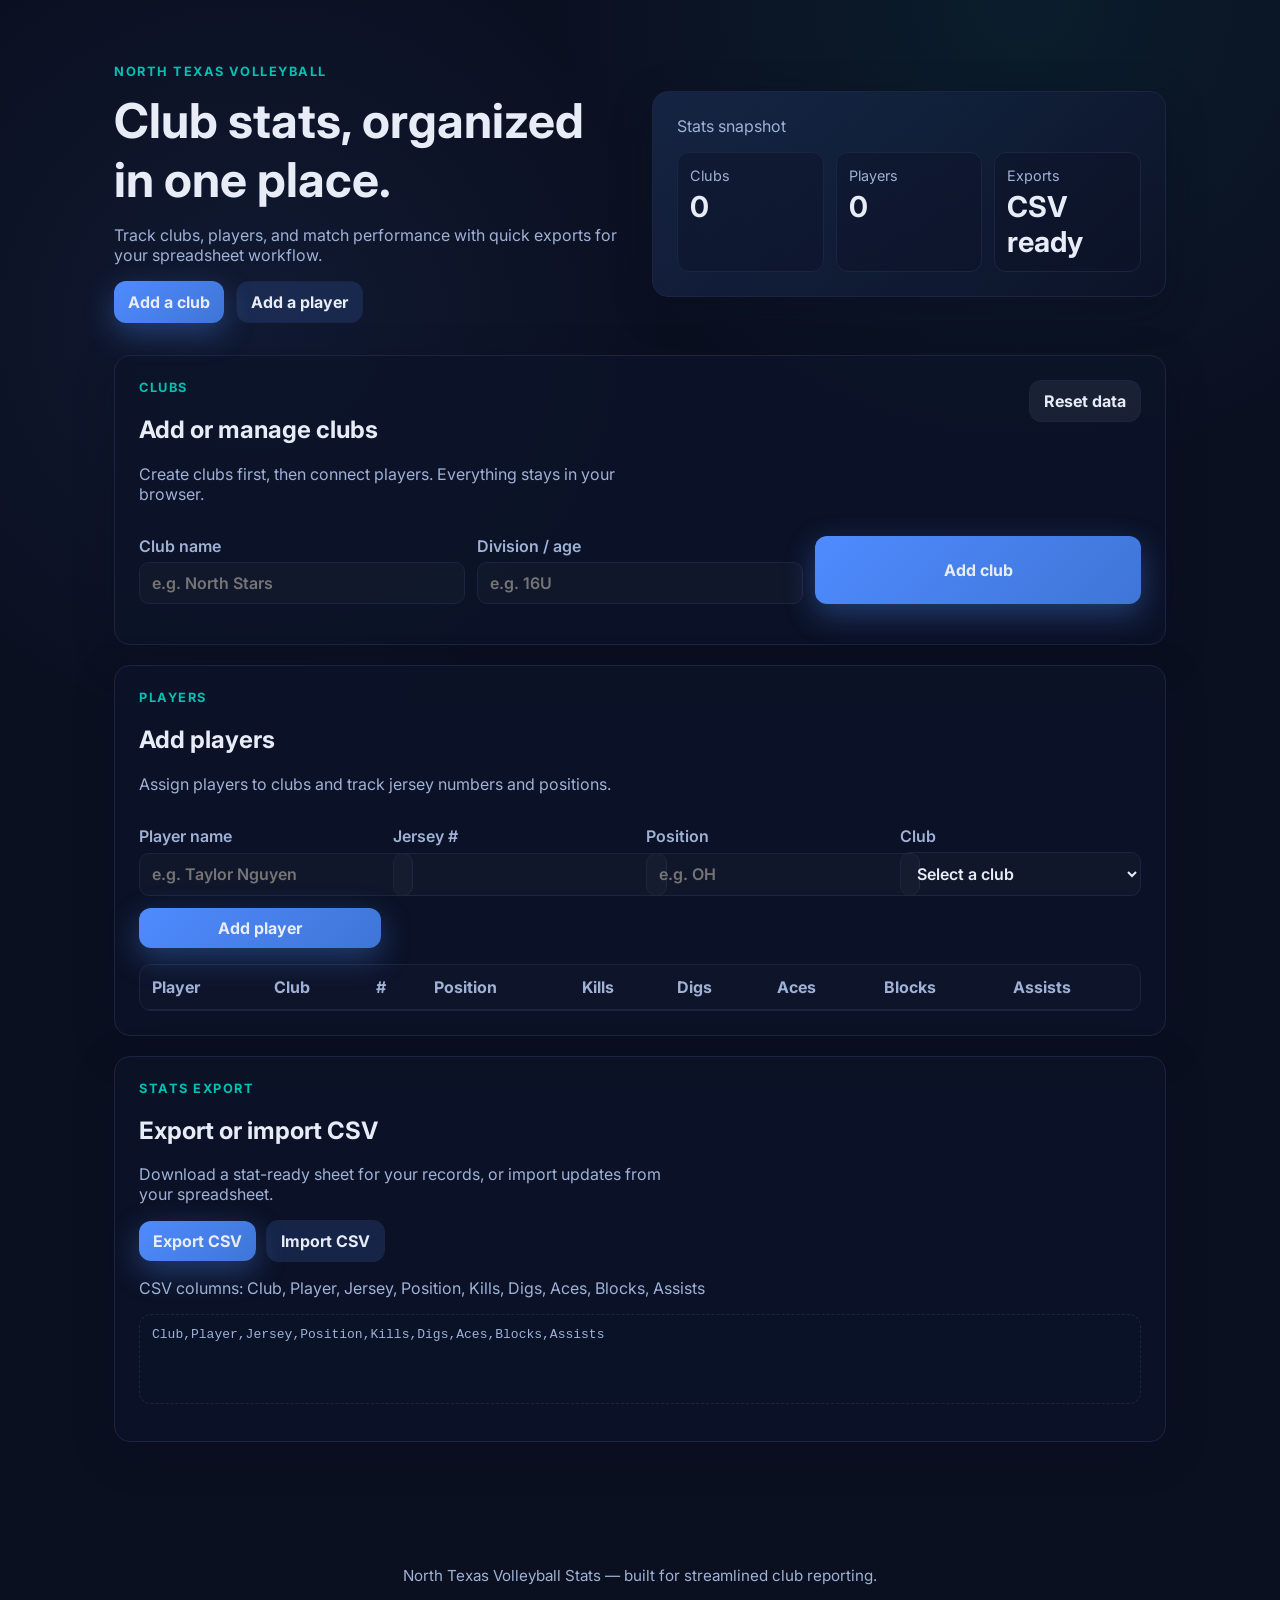
==== index.html @ 451bac9e "Merge branch 'dev' into codex/create-ui-for-volleyball-stats-website-8g65yn" ====
<!DOCTYPE html>
<html lang="en">
<head>
  <meta charset="UTF-8" />
  <meta name="viewport" content="width=device-width, initial-scale=1.0" />
  <title>North Texas Volleyball Stats</title>
  <link rel="stylesheet" href="styles.css" />
  <link rel="preconnect" href="https://fonts.googleapis.com">
  <link rel="preconnect" href="https://fonts.gstatic.com" crossorigin>
  <link href="https://fonts.googleapis.com/css2?family=Inter:wght@400;600;700&display=swap" rel="stylesheet">
</head>
<body>
  <header class="hero">
    <div class="hero__content">
      <p class="eyebrow">North Texas Volleyball</p>
      <h1>Club stats, organized in one place.</h1>
      <p class="subtitle">Track clubs, players, and match performance with quick exports for your spreadsheet workflow.</p>
      <div class="hero__actions">
        <a class="button primary" href="#club-section">Add a club</a>
        <a class="button secondary" href="#player-section">Add a player</a>
      </div>
    </div>
    <div class="hero__card">
      <p class="card-title">Stats snapshot</p>
      <div class="stat-grid">
        <div class="stat">
          <span class="stat__label">Clubs</span>
          <span class="stat__value" id="hero-club-count">0</span>
        </div>
        <div class="stat">
          <span class="stat__label">Players</span>
          <span class="stat__value" id="hero-player-count">0</span>
        </div>
        <div class="stat">
          <span class="stat__label">Exports</span>
          <span class="stat__value">CSV ready</span>
        </div>
      </div>
    </div>
  </header>

  <main class="container">
    <section id="club-section" class="panel">
      <div class="panel__header">
        <div>
          <p class="eyebrow">Clubs</p>
          <h2>Add or manage clubs</h2>
          <p class="subtitle">Create clubs first, then connect players. Everything stays in your browser.</p>
        </div>
        <button class="button tertiary" id="reset-data">Reset data</button>
      </div>
      <form id="club-form" class="form-grid">
        <label>
          Club name
          <input type="text" id="club-name" name="clubName" required placeholder="e.g. North Stars" />
        </label>
        <label>
          Division / age
          <input type="text" id="club-division" name="clubDivision" placeholder="e.g. 16U" />
        </label>
        <button type="submit" class="button primary">Add club</button>
      </form>
      <div id="club-list" class="list-grid" aria-live="polite"></div>
    </section>

    <section id="player-section" class="panel">
      <div class="panel__header">
        <div>
          <p class="eyebrow">Players</p>
          <h2>Add players</h2>
          <p class="subtitle">Assign players to clubs and track jersey numbers and positions.</p>
        </div>
      </div>
      <form id="player-form" class="form-grid">
        <label>
          Player name
          <input type="text" id="player-name" name="playerName" required placeholder="e.g. Taylor Nguyen" />
        </label>
        <label>
          Jersey #
          <input type="number" id="player-number" name="playerNumber" min="0" required />
        </label>
        <label>
          Position
          <input type="text" id="player-position" name="playerPosition" placeholder="e.g. OH" />
        </label>
        <label>
          Club
          <select id="player-club" name="playerClub" required>
            <option value="" disabled selected>Select a club</option>
          </select>
        </label>
        <button type="submit" class="button primary">Add player</button>
      </form>
      <div class="table-wrapper">
        <table>
          <thead>
            <tr>
              <th>Player</th>
              <th>Club</th>
              <th>#</th>
              <th>Position</th>
              <th>Kills</th>
              <th>Digs</th>
              <th>Aces</th>
              <th>Blocks</th>
              <th>Assists</th>
            </tr>
          </thead>
          <tbody id="player-table-body" aria-live="polite"></tbody>
        </table>
      </div>
    </section>

    <section id="export-section" class="panel">
      <div class="panel__header">
        <div>
          <p class="eyebrow">Stats export</p>
          <h2>Export or import CSV</h2>
          <p class="subtitle">Download a stat-ready sheet for your records, or import updates from your spreadsheet.</p>
        </div>
      </div>
      <div class="export-actions">
        <button class="button primary" id="export-csv">Export CSV</button>
        <label class="button secondary file-label" for="import-csv">Import CSV</label>
        <input type="file" id="import-csv" accept="text/csv" />
      </div>
      <p class="help-text">CSV columns: Club, Player, Jersey, Position, Kills, Digs, Aces, Blocks, Assists</p>
      <pre id="export-preview" class="code-block" aria-live="polite"></pre>
    </section>
  </main>

  <footer class="footer">
    <p>North Texas Volleyball Stats — built for streamlined club reporting.</p>
  </footer>

  <script src="app.js"></script>
</body>
</html>
---- styles.css ----
:root {
  --bg: #0b1021;
  --card: #11162c;
  --muted: #9fb1d5;
  --text: #e8ecf7;
  --accent: #4f8bff;
  --accent-2: #00c2b2;
  --border: #1c2442;
  --shadow: 0 12px 40px rgba(7, 11, 26, 0.25);
  --radius: 16px;
}

* {
  box-sizing: border-box;
}

body {
  margin: 0;
  font-family: 'Inter', system-ui, -apple-system, sans-serif;
  background: radial-gradient(circle at 20% 20%, rgba(79, 139, 255, 0.08), transparent 25%),
    radial-gradient(circle at 80% 0%, rgba(0, 194, 178, 0.07), transparent 25%),
    var(--bg);
  color: var(--text);
  min-height: 100vh;
}

.hero {
  display: grid;
  grid-template-columns: repeat(auto-fit, minmax(280px, 1fr));
  gap: 24px;
  padding: 64px 24px 32px;
  max-width: 1100px;
  margin: 0 auto;
  align-items: center;
}

.hero__content h1 {
  font-size: clamp(2.2rem, 4vw, 3rem);
  margin: 12px 0;
}

.eyebrow {
  text-transform: uppercase;
  letter-spacing: 0.12em;
  color: var(--accent-2);
  font-weight: 700;
  font-size: 0.8rem;
  margin: 0;
}

.subtitle {
  color: var(--muted);
  max-width: 540px;
  margin-bottom: 16px;
}

.hero__actions {
  display: flex;
  gap: 12px;
  margin-top: 12px;
}

.hero__card {
  background: linear-gradient(135deg, rgba(79, 139, 255, 0.14), rgba(12, 19, 40, 0.9));
  border: 1px solid var(--border);
  padding: 24px;
  border-radius: var(--radius);
  box-shadow: var(--shadow);
}

.card-title {
  margin-top: 0;
  color: var(--muted);
}

.stat-grid {
  display: grid;
  grid-template-columns: repeat(auto-fit, minmax(140px, 1fr));
  gap: 12px;
}

.stat {
  background: rgba(12, 19, 40, 0.5);
  border: 1px solid var(--border);
  border-radius: 12px;
  padding: 12px;
}

.stat__label {
  color: var(--muted);
  font-size: 0.9rem;
}

.stat__value {
  display: block;
  font-size: 1.8rem;
  font-weight: 700;
  margin-top: 4px;
}

.container {
  max-width: 1100px;
  margin: 0 auto;
  padding: 0 24px 64px;
}

.panel {
  background: rgba(12, 19, 40, 0.8);
  border: 1px solid var(--border);
  border-radius: var(--radius);
  padding: 24px;
  margin-bottom: 20px;
  box-shadow: var(--shadow);
}

.panel__header {
  display: flex;
  justify-content: space-between;
  align-items: flex-start;
  gap: 12px;
  flex-wrap: wrap;
}

.form-grid {
  display: grid;
  grid-template-columns: repeat(auto-fit, minmax(220px, 1fr));
  gap: 12px;
  margin: 16px 0;
}

label {
  display: grid;
  gap: 6px;
  color: var(--muted);
  font-weight: 600;
}

input,
select,
button {
  font: inherit;
}

input,
select {
  background: rgba(255, 255, 255, 0.02);
  border: 1px solid var(--border);
  color: var(--text);
  border-radius: 10px;
  padding: 10px 12px;
}

input:focus,
select:focus {
  outline: 2px solid var(--accent);
  outline-offset: 1px;
}

.button {
  border: none;
  border-radius: 12px;
  padding: 10px 14px;
  cursor: pointer;
  font-weight: 700;
  transition: transform 0.08s ease, box-shadow 0.12s ease;
  text-decoration: none;
  display: inline-flex;
  align-items: center;
  justify-content: center;
  gap: 6px;
  color: var(--text);
}

.button.primary {
  background: linear-gradient(135deg, var(--accent), #3f75d6);
  box-shadow: 0 10px 30px rgba(79, 139, 255, 0.35);
}

.button.secondary {
  background: rgba(79, 139, 255, 0.15);
  border: 1px solid var(--border);
}

.button.tertiary {
  background: rgba(255, 255, 255, 0.06);
  border: 1px solid var(--border);
}

.button:hover {
  transform: translateY(-1px);
}

.list-grid {
  display: grid;
  grid-template-columns: repeat(auto-fit, minmax(240px, 1fr));
  gap: 12px;
  margin-top: 10px;
}

.card {
  background: rgba(17, 22, 44, 0.9);
  border: 1px solid var(--border);
  border-radius: 12px;
  padding: 12px;
}

.card h3 {
  margin: 0 0 4px;
}

.badge {
  display: inline-flex;
  align-items: center;
  gap: 6px;
  background: rgba(79, 139, 255, 0.18);
  border-radius: 999px;
  padding: 4px 10px;
  font-size: 0.85rem;
  color: var(--text);
  margin-right: 6px;
}

.table-wrapper {
  overflow-x: auto;
  border: 1px solid var(--border);
  border-radius: 12px;
}

table {
  width: 100%;
  border-collapse: collapse;
  min-width: 700px;
}

th,
td {
  padding: 12px;
  text-align: left;
  border-bottom: 1px solid var(--border);
}

th {
  color: var(--muted);
  font-weight: 700;
  background: rgba(17, 22, 44, 0.6);
}

td {
  color: var(--text);
}

.export-actions {
  display: flex;
  gap: 10px;
  flex-wrap: wrap;
  align-items: center;
}

.file-label {
  cursor: pointer;
}

#import-csv {
  display: none;
}

.help-text {
  color: var(--muted);
}

.code-block {
  background: rgba(12, 19, 40, 0.65);
  border: 1px dashed var(--border);
  border-radius: 12px;
  padding: 12px;
  color: var(--muted);
  white-space: pre-wrap;
  min-height: 90px;
}

.footer {
  text-align: center;
  color: var(--muted);
  padding: 24px;
  font-size: 0.95rem;
}

@media (max-width: 640px) {
  .hero__actions {
    flex-direction: column;
    align-items: stretch;
  }

  .form-grid {
    grid-template-columns: 1fr;
  }
}
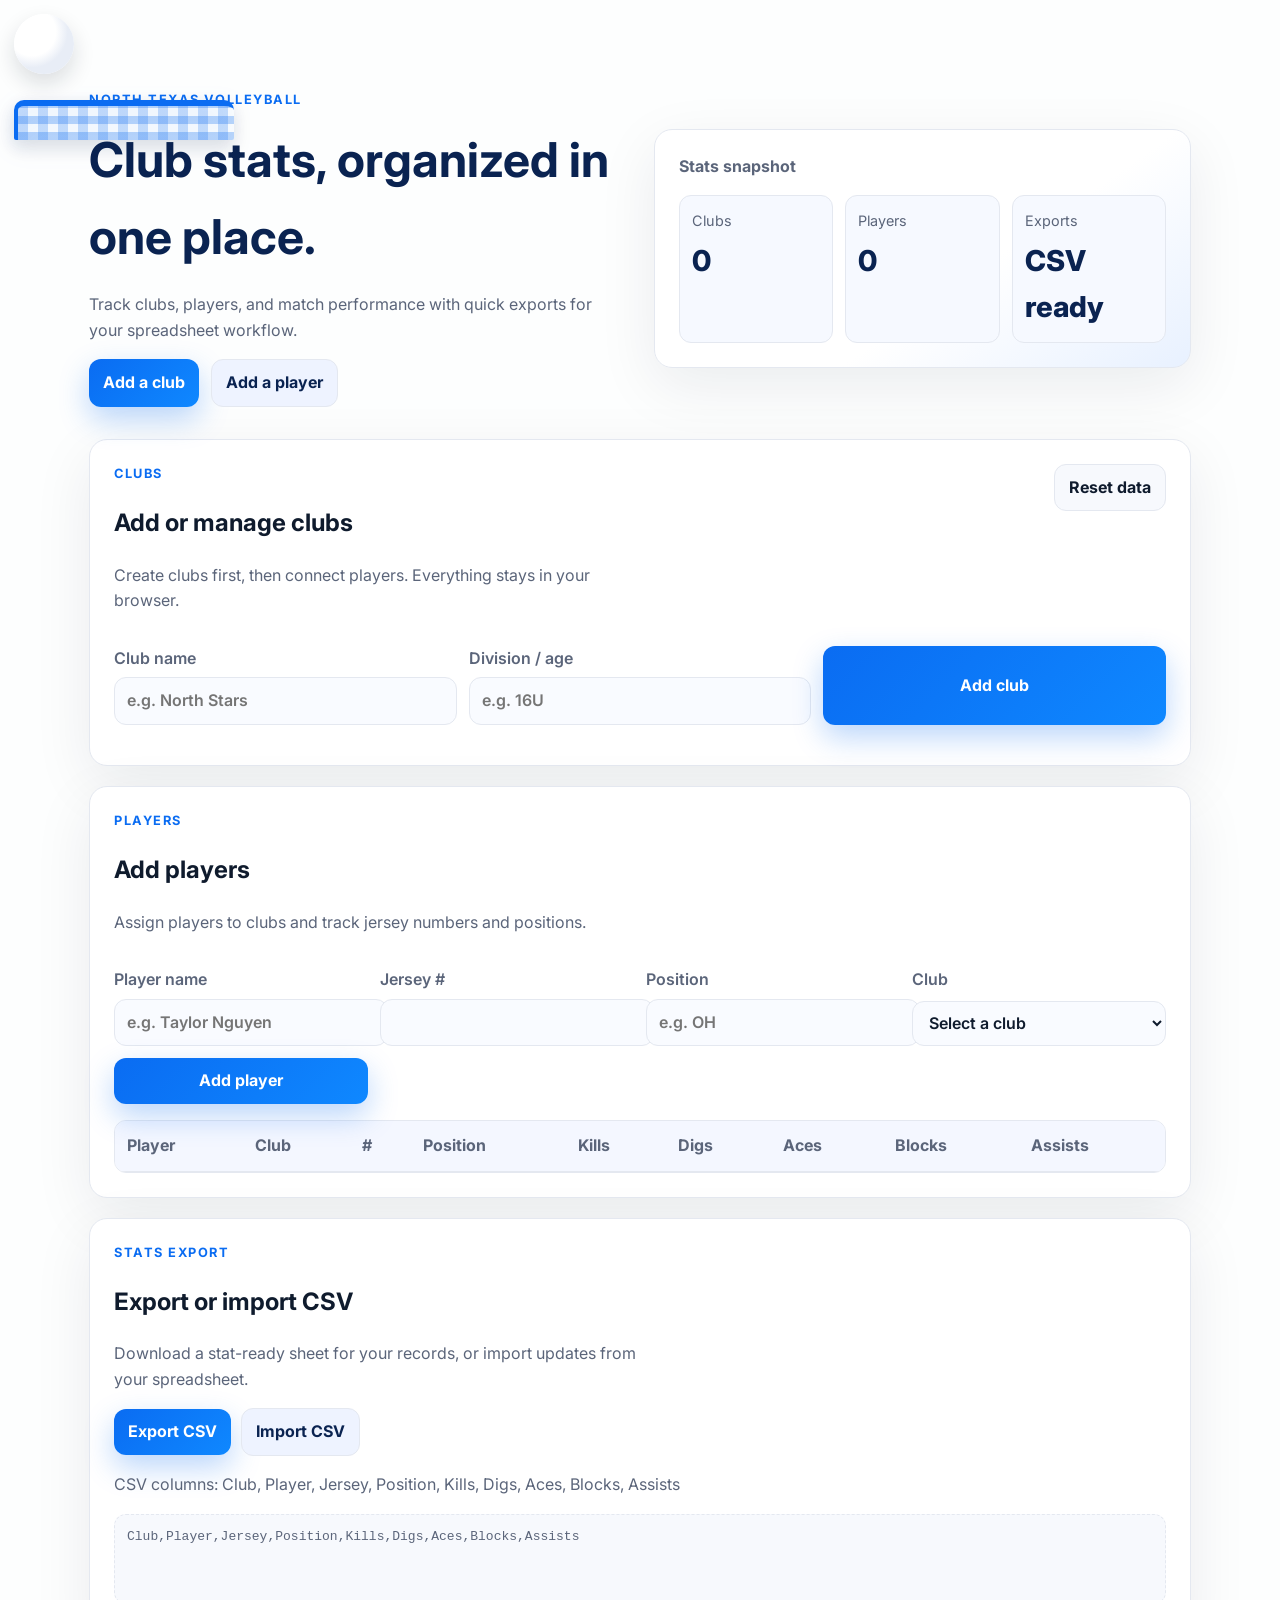
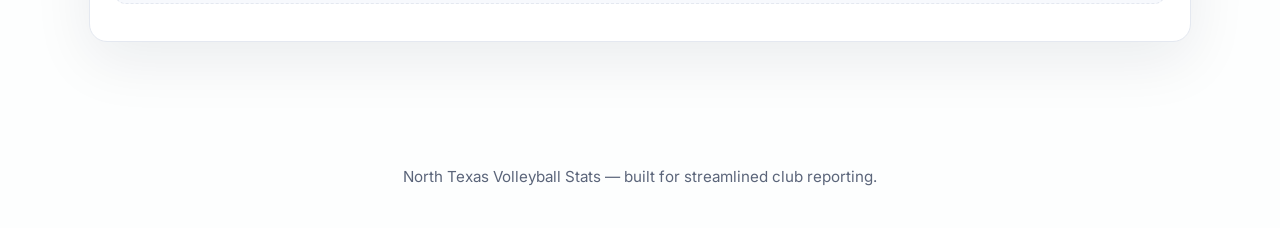
==== commit 2c309086: "Prevent duplicate club placeholders after adding player" ====
--- a/index.html
+++ b/index.html
@@ -10,6 +10,10 @@
   <link href="https://fonts.googleapis.com/css2?family=Inter:wght@400;600;700&display=swap" rel="stylesheet">
 </head>
 <body>
+  <div class="corner-play" aria-hidden="true">
+    <div class="net"></div>
+    <div class="volleyball"></div>
+  </div>
   <header class="hero">
     <div class="hero__content">
       <p class="eyebrow">North Texas Volleyball</p>
--- a/styles.css
+++ b/styles.css
@@ -1,13 +1,13 @@
 :root {
-  --bg: #0b1021;
-  --card: #11162c;
-  --muted: #9fb1d5;
-  --text: #e8ecf7;
-  --accent: #4f8bff;
-  --accent-2: #00c2b2;
-  --border: #1c2442;
-  --shadow: 0 12px 40px rgba(7, 11, 26, 0.25);
-  --radius: 16px;
+  --bg: #fdfefe;
+  --card: #ffffff;
+  --muted: #5b657a;
+  --text: #0f1b2d;
+  --accent: #0a6cf2;
+  --accent-soft: #e8f1ff;
+  --border: #e4e8f0;
+  --shadow: 0 18px 60px rgba(15, 27, 45, 0.08);
+  --radius: 18px;
 }
 
 * {
@@ -17,32 +17,109 @@
 body {
   margin: 0;
   font-family: 'Inter', system-ui, -apple-system, sans-serif;
-  background: radial-gradient(circle at 20% 20%, rgba(79, 139, 255, 0.08), transparent 25%),
-    radial-gradient(circle at 80% 0%, rgba(0, 194, 178, 0.07), transparent 25%),
-    var(--bg);
+  background: var(--bg);
   color: var(--text);
   min-height: 100vh;
+  line-height: 1.6;
+}
+
+.corner-play {
+  position: fixed;
+  top: 14px;
+  left: 14px;
+  width: 220px;
+  height: 140px;
+  pointer-events: none;
+  z-index: 10;
+}
+
+.net {
+  position: absolute;
+  bottom: 14px;
+  left: 0;
+  width: 100%;
+  height: 40px;
+  background:
+    repeating-linear-gradient(
+      to right,
+      rgba(10, 108, 242, 0.22),
+      rgba(10, 108, 242, 0.22) 10px,
+      transparent 10px,
+      transparent 20px
+    ),
+    repeating-linear-gradient(
+      to top,
+      rgba(10, 108, 242, 0.28),
+      rgba(10, 108, 242, 0.28) 8px,
+      transparent 8px,
+      transparent 16px
+    );
+  border-top: 6px solid #0a6cf2;
+  border-left: 4px solid #0a6cf2;
+  border-radius: 10px 10px 2px 2px;
+  box-shadow: 0 8px 18px rgba(15, 27, 45, 0.12);
+  filter: drop-shadow(0 6px 10px rgba(10, 108, 242, 0.15));
+}
+
+.volleyball {
+  position: absolute;
+  width: 60px;
+  height: 60px;
+  border-radius: 50%;
+  background:
+    radial-gradient(circle at 30% 30%, #ffffff 40%, #e8edf6 60%),
+    linear-gradient(135deg, transparent 45%, #c3d2ed 46%, #c3d2ed 54%, transparent 55%),
+    linear-gradient(-45deg, transparent 45%, #c3d2ed 46%, #c3d2ed 54%, transparent 55%),
+    linear-gradient(90deg, transparent 45%, #c3d2ed 46%, #c3d2ed 54%, transparent 55%);
+  box-shadow: 0 10px 22px rgba(15, 27, 45, 0.14);
+  animation: volley-flight 5s ease-in-out infinite;
+  transform-origin: center;
+}
+
+@keyframes volley-flight {
+  0% {
+    transform: translate(0, 40px) rotate(0deg);
+    opacity: 1;
+  }
+  25% {
+    transform: translate(50px, -2px) rotate(120deg);
+  }
+  50% {
+    transform: translate(125px, -18px) rotate(230deg) scale(1.02);
+  }
+  72% {
+    transform: translate(180px, 10px) rotate(310deg) scale(1);
+  }
+  90% {
+    transform: translate(140px, 26px) rotate(360deg) scale(0.97);
+    opacity: 0.92;
+  }
+  100% {
+    transform: translate(0, 40px) rotate(420deg);
+    opacity: 1;
+  }
 }
 
 .hero {
   display: grid;
-  grid-template-columns: repeat(auto-fit, minmax(280px, 1fr));
-  gap: 24px;
-  padding: 64px 24px 32px;
-  max-width: 1100px;
+  grid-template-columns: repeat(auto-fit, minmax(300px, 1fr));
+  gap: 28px;
+  padding: 90px 24px 32px;
+  max-width: 1150px;
   margin: 0 auto;
   align-items: center;
 }
 
 .hero__content h1 {
-  font-size: clamp(2.2rem, 4vw, 3rem);
+  font-size: clamp(2.3rem, 4vw, 3rem);
   margin: 12px 0;
+  color: #0a2351;
 }
 
 .eyebrow {
   text-transform: uppercase;
   letter-spacing: 0.12em;
-  color: var(--accent-2);
+  color: #0a6cf2;
   font-weight: 700;
   font-size: 0.8rem;
   margin: 0;
@@ -61,7 +138,7 @@
 }
 
 .hero__card {
-  background: linear-gradient(135deg, rgba(79, 139, 255, 0.14), rgba(12, 19, 40, 0.9));
+  background: linear-gradient(145deg, #ffffff 60%, #e8f1ff 100%);
   border: 1px solid var(--border);
   padding: 24px;
   border-radius: var(--radius);
@@ -71,6 +148,7 @@
 .card-title {
   margin-top: 0;
   color: var(--muted);
+  font-weight: 700;
 }
 
 .stat-grid {
@@ -80,7 +158,7 @@
 }
 
 .stat {
-  background: rgba(12, 19, 40, 0.5);
+  background: #f6f9ff;
   border: 1px solid var(--border);
   border-radius: 12px;
   padding: 12px;
@@ -94,18 +172,19 @@
 .stat__value {
   display: block;
   font-size: 1.8rem;
-  font-weight: 700;
+  font-weight: 800;
   margin-top: 4px;
+  color: #0a2351;
 }
 
 .container {
-  max-width: 1100px;
+  max-width: 1150px;
   margin: 0 auto;
   padding: 0 24px 64px;
 }
 
 .panel {
-  background: rgba(12, 19, 40, 0.8);
+  background: var(--card);
   border: 1px solid var(--border);
   border-radius: var(--radius);
   padding: 24px;
@@ -143,17 +222,19 @@
 
 input,
 select {
-  background: rgba(255, 255, 255, 0.02);
+  background: #f9fbff;
   border: 1px solid var(--border);
   color: var(--text);
-  border-radius: 10px;
+  border-radius: 12px;
   padding: 10px 12px;
+  transition: border-color 0.12s ease, box-shadow 0.12s ease;
 }
 
 input:focus,
 select:focus {
-  outline: 2px solid var(--accent);
-  outline-offset: 1px;
+  outline: none;
+  border-color: var(--accent);
+  box-shadow: 0 0 0 3px var(--accent-soft);
 }
 
 .button {
@@ -162,7 +243,7 @@
   padding: 10px 14px;
   cursor: pointer;
   font-weight: 700;
-  transition: transform 0.08s ease, box-shadow 0.12s ease;
+  transition: transform 0.08s ease, box-shadow 0.12s ease, background-color 0.12s ease;
   text-decoration: none;
   display: inline-flex;
   align-items: center;
@@ -172,17 +253,19 @@
 }
 
 .button.primary {
-  background: linear-gradient(135deg, var(--accent), #3f75d6);
-  box-shadow: 0 10px 30px rgba(79, 139, 255, 0.35);
+  background: linear-gradient(135deg, var(--accent), #0f88ff);
+  color: #ffffff;
+  box-shadow: 0 12px 30px rgba(10, 108, 242, 0.28);
 }
 
 .button.secondary {
-  background: rgba(79, 139, 255, 0.15);
-  border: 1px solid var(--border);
+  background: #eef3ff;
+  border: 1px solid var(--border);
+  color: #0a2351;
 }
 
 .button.tertiary {
-  background: rgba(255, 255, 255, 0.06);
+  background: #f7f9fd;
   border: 1px solid var(--border);
 }
 
@@ -198,7 +281,7 @@
 }
 
 .card {
-  background: rgba(17, 22, 44, 0.9);
+  background: #f9fbff;
   border: 1px solid var(--border);
   border-radius: 12px;
   padding: 12px;
@@ -206,17 +289,18 @@
 
 .card h3 {
   margin: 0 0 4px;
+  color: #0a2351;
 }
 
 .badge {
   display: inline-flex;
   align-items: center;
   gap: 6px;
-  background: rgba(79, 139, 255, 0.18);
+  background: #e8f1ff;
   border-radius: 999px;
   padding: 4px 10px;
   font-size: 0.85rem;
-  color: var(--text);
+  color: #0a2351;
   margin-right: 6px;
 }
 
@@ -242,7 +326,7 @@
 th {
   color: var(--muted);
   font-weight: 700;
-  background: rgba(17, 22, 44, 0.6);
+  background: #f4f7ff;
 }
 
 td {
@@ -269,7 +353,7 @@
 }
 
 .code-block {
-  background: rgba(12, 19, 40, 0.65);
+  background: #f7f9fd;
   border: 1px dashed var(--border);
   border-radius: 12px;
   padding: 12px;
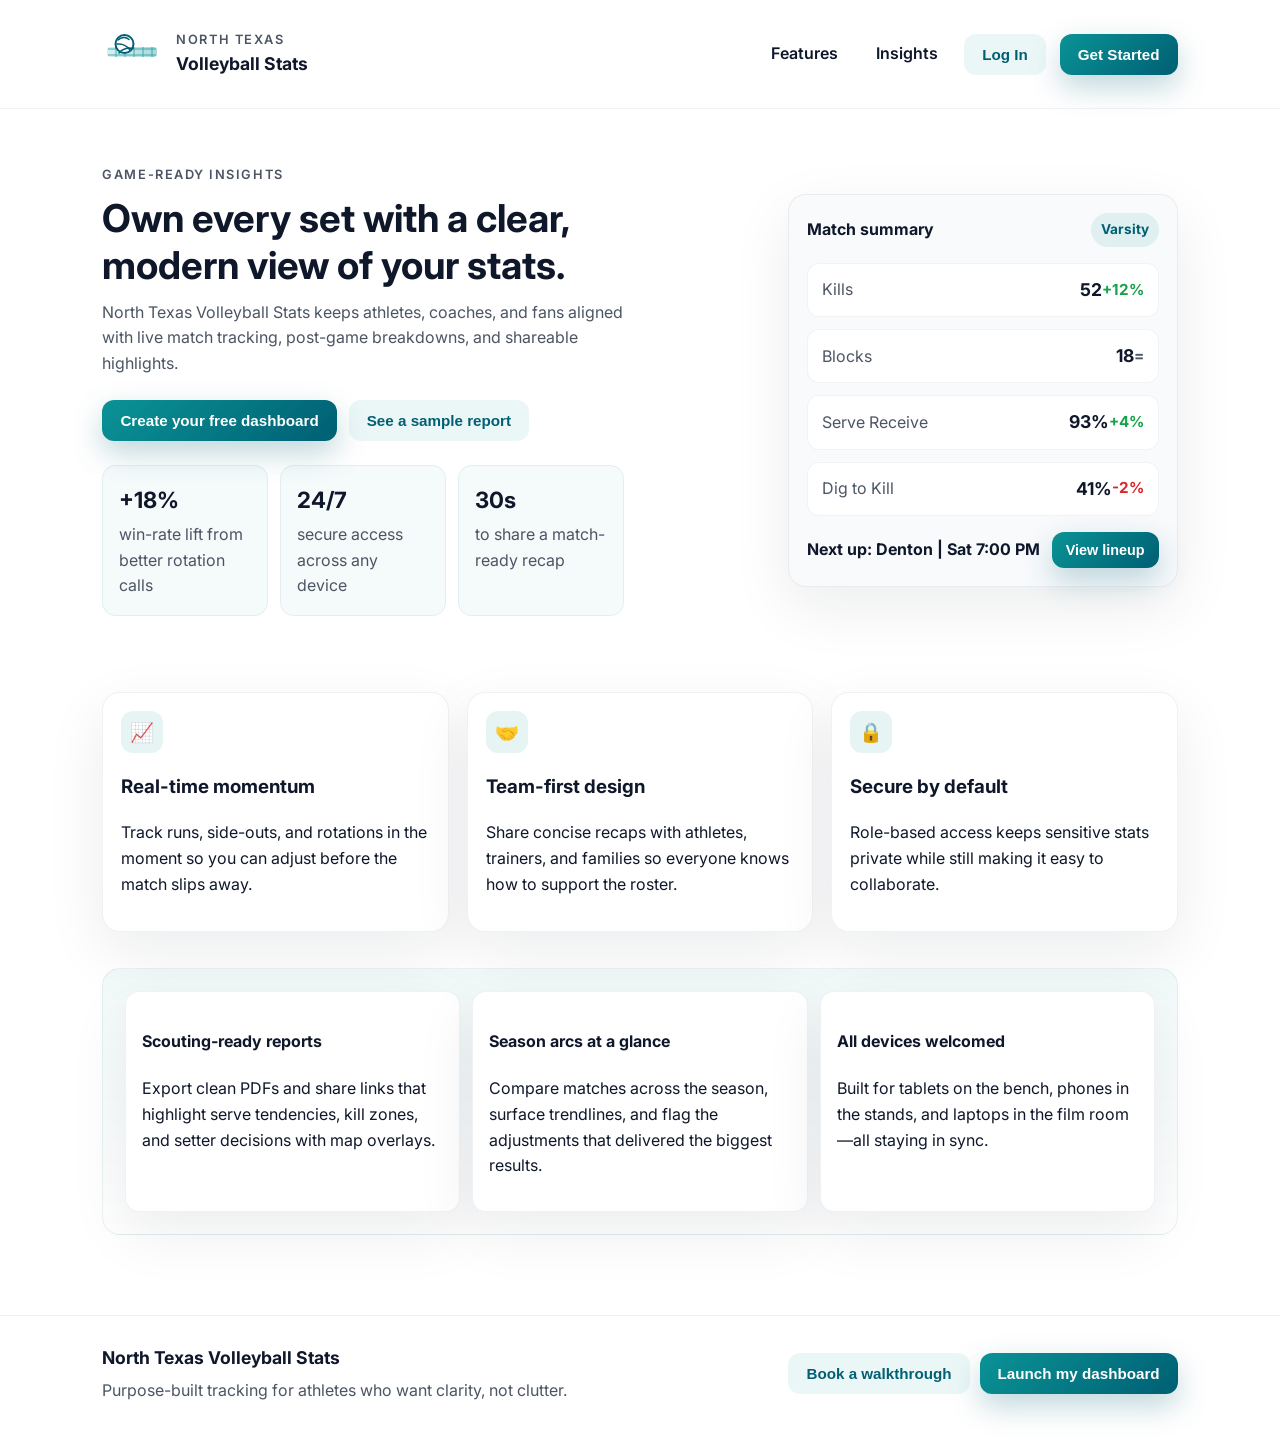
==== commit 4d9f1f1a: "Add modern landing page" ====
--- a/index.html
+++ b/index.html
@@ -1,143 +1,152 @@
 <!DOCTYPE html>
 <html lang="en">
 <head>
-  <meta charset="UTF-8" />
-  <meta name="viewport" content="width=device-width, initial-scale=1.0" />
+  <meta charset="UTF-8">
+  <meta name="viewport" content="width=device-width, initial-scale=1.0">
   <title>North Texas Volleyball Stats</title>
-  <link rel="stylesheet" href="styles.css" />
   <link rel="preconnect" href="https://fonts.googleapis.com">
   <link rel="preconnect" href="https://fonts.gstatic.com" crossorigin>
   <link href="https://fonts.googleapis.com/css2?family=Inter:wght@400;600;700&display=swap" rel="stylesheet">
+  <link rel="stylesheet" href="styles.css">
 </head>
 <body>
-  <div class="corner-play" aria-hidden="true">
-    <div class="net"></div>
-    <div class="volleyball"></div>
-  </div>
-  <header class="hero">
-    <div class="hero__content">
-      <p class="eyebrow">North Texas Volleyball</p>
-      <h1>Club stats, organized in one place.</h1>
-      <p class="subtitle">Track clubs, players, and match performance with quick exports for your spreadsheet workflow.</p>
-      <div class="hero__actions">
-        <a class="button primary" href="#club-section">Add a club</a>
-        <a class="button secondary" href="#player-section">Add a player</a>
+  <header class="top-bar">
+    <div class="brand">
+      <svg class="brand-icon" viewBox="0 0 120 120" xmlns="http://www.w3.org/2000/svg" aria-hidden="true" focusable="false">
+        <defs>
+          <linearGradient id="netGradient" x1="0%" y1="0%" x2="100%" y2="0%">
+            <stop offset="0%" stop-color="#0a9396" stop-opacity="0.15" />
+            <stop offset="100%" stop-color="#0a9396" stop-opacity="0.35" />
+          </linearGradient>
+        </defs>
+        <rect x="10" y="46" width="100" height="20" rx="6" fill="url(#netGradient)" />
+        <g stroke="#0a9396" stroke-width="2" opacity="0.7">
+          <line x1="12" y1="50" x2="108" y2="50" />
+          <line x1="12" y1="62" x2="108" y2="62" />
+          <line x1="28" y1="46" x2="28" y2="66" />
+          <line x1="46" y1="46" x2="46" y2="66" />
+          <line x1="64" y1="46" x2="64" y2="66" />
+          <line x1="82" y1="46" x2="82" y2="66" />
+          <line x1="100" y1="46" x2="100" y2="66" />
+        </g>
+        <circle cx="45" cy="40" r="18" fill="#fff" stroke="#005f73" stroke-width="4" />
+        <path d="M32 32c6-6 16-7 22-1m-24 9c9-1 20 3 26 12m-22 6c6-8 18-12 28-9" fill="none" stroke="#005f73" stroke-width="3" stroke-linecap="round" />
+      </svg>
+      <div>
+        <p class="eyebrow">North Texas</p>
+        <p class="title">Volleyball Stats</p>
       </div>
     </div>
-    <div class="hero__card">
-      <p class="card-title">Stats snapshot</p>
-      <div class="stat-grid">
-        <div class="stat">
-          <span class="stat__label">Clubs</span>
-          <span class="stat__value" id="hero-club-count">0</span>
+    <nav class="nav-actions">
+      <a class="nav-link" href="#features">Features</a>
+      <a class="nav-link" href="#insights">Insights</a>
+      <button class="cta ghost">Log In</button>
+      <button class="cta solid">Get Started</button>
+    </nav>
+  </header>
+
+  <main>
+    <section class="hero">
+      <div class="hero-text">
+        <p class="eyebrow">Game-ready insights</p>
+        <h1>Own every set with a clear, modern view of your stats.</h1>
+        <p class="lede">North Texas Volleyball Stats keeps athletes, coaches, and fans aligned with live match tracking, post-game breakdowns, and shareable highlights.</p>
+        <div class="actions">
+          <button class="cta solid">Create your free dashboard</button>
+          <button class="cta ghost">See a sample report</button>
         </div>
-        <div class="stat">
-          <span class="stat__label">Players</span>
-          <span class="stat__value" id="hero-player-count">0</span>
-        </div>
-        <div class="stat">
-          <span class="stat__label">Exports</span>
-          <span class="stat__value">CSV ready</span>
+        <div class="metrics">
+          <div class="metric">
+            <p class="metric-number">+18%</p>
+            <p class="metric-label">win-rate lift from better rotation calls</p>
+          </div>
+          <div class="metric">
+            <p class="metric-number">24/7</p>
+            <p class="metric-label">secure access across any device</p>
+          </div>
+          <div class="metric">
+            <p class="metric-number">30s</p>
+            <p class="metric-label">to share a match-ready recap</p>
+          </div>
         </div>
       </div>
-    </div>
-  </header>
-
-  <main class="container">
-    <section id="club-section" class="panel">
-      <div class="panel__header">
-        <div>
-          <p class="eyebrow">Clubs</p>
-          <h2>Add or manage clubs</h2>
-          <p class="subtitle">Create clubs first, then connect players. Everything stays in your browser.</p>
+      <div class="hero-card">
+        <div class="card-header">
+          <p>Match summary</p>
+          <span class="pill">Varsity</span>
         </div>
-        <button class="button tertiary" id="reset-data">Reset data</button>
-      </div>
-      <form id="club-form" class="form-grid">
-        <label>
-          Club name
-          <input type="text" id="club-name" name="clubName" required placeholder="e.g. North Stars" />
-        </label>
-        <label>
-          Division / age
-          <input type="text" id="club-division" name="clubDivision" placeholder="e.g. 16U" />
-        </label>
-        <button type="submit" class="button primary">Add club</button>
-      </form>
-      <div id="club-list" class="list-grid" aria-live="polite"></div>
-    </section>
-
-    <section id="player-section" class="panel">
-      <div class="panel__header">
-        <div>
-          <p class="eyebrow">Players</p>
-          <h2>Add players</h2>
-          <p class="subtitle">Assign players to clubs and track jersey numbers and positions.</p>
+        <div class="card-body">
+          <div class="stat-row">
+            <p>Kills</p>
+            <div class="stat-value">52</div>
+            <div class="trend up">+12%</div>
+          </div>
+          <div class="stat-row">
+            <p>Blocks</p>
+            <div class="stat-value">18</div>
+            <div class="trend neutral">=</div>
+          </div>
+          <div class="stat-row">
+            <p>Serve Receive</p>
+            <div class="stat-value">93%</div>
+            <div class="trend up">+4%</div>
+          </div>
+          <div class="stat-row">
+            <p>Dig to Kill</p>
+            <div class="stat-value">41%</div>
+            <div class="trend down">-2%</div>
+          </div>
         </div>
-      </div>
-      <form id="player-form" class="form-grid">
-        <label>
-          Player name
-          <input type="text" id="player-name" name="playerName" required placeholder="e.g. Taylor Nguyen" />
-        </label>
-        <label>
-          Jersey #
-          <input type="number" id="player-number" name="playerNumber" min="0" required />
-        </label>
-        <label>
-          Position
-          <input type="text" id="player-position" name="playerPosition" placeholder="e.g. OH" />
-        </label>
-        <label>
-          Club
-          <select id="player-club" name="playerClub" required>
-            <option value="" disabled selected>Select a club</option>
-          </select>
-        </label>
-        <button type="submit" class="button primary">Add player</button>
-      </form>
-      <div class="table-wrapper">
-        <table>
-          <thead>
-            <tr>
-              <th>Player</th>
-              <th>Club</th>
-              <th>#</th>
-              <th>Position</th>
-              <th>Kills</th>
-              <th>Digs</th>
-              <th>Aces</th>
-              <th>Blocks</th>
-              <th>Assists</th>
-            </tr>
-          </thead>
-          <tbody id="player-table-body" aria-live="polite"></tbody>
-        </table>
+        <div class="card-footer">
+          <p>Next up: Denton | Sat 7:00 PM</p>
+          <button class="cta solid small">View lineup</button>
+        </div>
       </div>
     </section>
 
-    <section id="export-section" class="panel">
-      <div class="panel__header">
-        <div>
-          <p class="eyebrow">Stats export</p>
-          <h2>Export or import CSV</h2>
-          <p class="subtitle">Download a stat-ready sheet for your records, or import updates from your spreadsheet.</p>
-        </div>
+    <section id="features" class="features">
+      <div class="feature-card">
+        <div class="icon-badge">📈</div>
+        <h3>Real-time momentum</h3>
+        <p>Track runs, side-outs, and rotations in the moment so you can adjust before the match slips away.</p>
       </div>
-      <div class="export-actions">
-        <button class="button primary" id="export-csv">Export CSV</button>
-        <label class="button secondary file-label" for="import-csv">Import CSV</label>
-        <input type="file" id="import-csv" accept="text/csv" />
+      <div class="feature-card">
+        <div class="icon-badge">🤝</div>
+        <h3>Team-first design</h3>
+        <p>Share concise recaps with athletes, trainers, and families so everyone knows how to support the roster.</p>
       </div>
-      <p class="help-text">CSV columns: Club, Player, Jersey, Position, Kills, Digs, Aces, Blocks, Assists</p>
-      <pre id="export-preview" class="code-block" aria-live="polite"></pre>
+      <div class="feature-card">
+        <div class="icon-badge">🔒</div>
+        <h3>Secure by default</h3>
+        <p>Role-based access keeps sensitive stats private while still making it easy to collaborate.</p>
+      </div>
+    </section>
+
+    <section id="insights" class="insights">
+      <div class="insight-card">
+        <h4>Scouting-ready reports</h4>
+        <p>Export clean PDFs and share links that highlight serve tendencies, kill zones, and setter decisions with map overlays.</p>
+      </div>
+      <div class="insight-card">
+        <h4>Season arcs at a glance</h4>
+        <p>Compare matches across the season, surface trendlines, and flag the adjustments that delivered the biggest results.</p>
+      </div>
+      <div class="insight-card">
+        <h4>All devices welcomed</h4>
+        <p>Built for tablets on the bench, phones in the stands, and laptops in the film room—all staying in sync.</p>
+      </div>
     </section>
   </main>
 
   <footer class="footer">
-    <p>North Texas Volleyball Stats — built for streamlined club reporting.</p>
+    <div>
+      <p class="title">North Texas Volleyball Stats</p>
+      <p class="footnote">Purpose-built tracking for athletes who want clarity, not clutter.</p>
+    </div>
+    <div class="footer-actions">
+      <button class="cta ghost">Book a walkthrough</button>
+      <button class="cta solid">Launch my dashboard</button>
+    </div>
   </footer>
-
-  <script src="app.js"></script>
 </body>
 </html>
--- a/styles.css
+++ b/styles.css
@@ -1,12 +1,10 @@
 :root {
-  --bg: #fdfefe;
-  --card: #ffffff;
-  --muted: #5b657a;
-  --text: #0f1b2d;
-  --accent: #0a6cf2;
-  --accent-soft: #e8f1ff;
-  --border: #e4e8f0;
-  --shadow: 0 18px 60px rgba(15, 27, 45, 0.08);
+  --bg: #ffffff;
+  --text: #0f172a;
+  --muted: #4b5563;
+  --primary: #0a9396;
+  --primary-dark: #005f73;
+  --shadow: 0 20px 60px rgba(15, 23, 42, 0.08);
   --radius: 18px;
 }
 
@@ -19,363 +17,306 @@
   font-family: 'Inter', system-ui, -apple-system, sans-serif;
   background: var(--bg);
   color: var(--text);
+  line-height: 1.6;
   min-height: 100vh;
-  line-height: 1.6;
-}
-
-.corner-play {
-  position: fixed;
-  top: 14px;
-  left: 14px;
-  width: 220px;
-  height: 140px;
-  pointer-events: none;
+}
+
+a {
+  color: inherit;
+  text-decoration: none;
+}
+
+.top-bar {
+  display: flex;
+  align-items: center;
+  justify-content: space-between;
+  padding: 24px 8vw;
+  position: sticky;
+  top: 0;
+  background: rgba(255, 255, 255, 0.9);
+  backdrop-filter: blur(10px);
+  border-bottom: 1px solid rgba(15, 23, 42, 0.05);
   z-index: 10;
 }
 
-.net {
-  position: absolute;
-  bottom: 14px;
-  left: 0;
-  width: 100%;
-  height: 40px;
-  background:
-    repeating-linear-gradient(
-      to right,
-      rgba(10, 108, 242, 0.22),
-      rgba(10, 108, 242, 0.22) 10px,
-      transparent 10px,
-      transparent 20px
-    ),
-    repeating-linear-gradient(
-      to top,
-      rgba(10, 108, 242, 0.28),
-      rgba(10, 108, 242, 0.28) 8px,
-      transparent 8px,
-      transparent 16px
-    );
-  border-top: 6px solid #0a6cf2;
-  border-left: 4px solid #0a6cf2;
-  border-radius: 10px 10px 2px 2px;
-  box-shadow: 0 8px 18px rgba(15, 27, 45, 0.12);
-  filter: drop-shadow(0 6px 10px rgba(10, 108, 242, 0.15));
-}
-
-.volleyball {
-  position: absolute;
+.brand {
+  display: flex;
+  align-items: center;
+  gap: 14px;
+}
+
+.brand-icon {
   width: 60px;
   height: 60px;
-  border-radius: 50%;
-  background:
-    radial-gradient(circle at 30% 30%, #ffffff 40%, #e8edf6 60%),
-    linear-gradient(135deg, transparent 45%, #c3d2ed 46%, #c3d2ed 54%, transparent 55%),
-    linear-gradient(-45deg, transparent 45%, #c3d2ed 46%, #c3d2ed 54%, transparent 55%),
-    linear-gradient(90deg, transparent 45%, #c3d2ed 46%, #c3d2ed 54%, transparent 55%);
-  box-shadow: 0 10px 22px rgba(15, 27, 45, 0.14);
-  animation: volley-flight 5s ease-in-out infinite;
-  transform-origin: center;
-}
-
-@keyframes volley-flight {
-  0% {
-    transform: translate(0, 40px) rotate(0deg);
-    opacity: 1;
-  }
-  25% {
-    transform: translate(50px, -2px) rotate(120deg);
-  }
-  50% {
-    transform: translate(125px, -18px) rotate(230deg) scale(1.02);
-  }
-  72% {
-    transform: translate(180px, 10px) rotate(310deg) scale(1);
-  }
-  90% {
-    transform: translate(140px, 26px) rotate(360deg) scale(0.97);
-    opacity: 0.92;
-  }
-  100% {
-    transform: translate(0, 40px) rotate(420deg);
-    opacity: 1;
-  }
-}
-
-.hero {
-  display: grid;
-  grid-template-columns: repeat(auto-fit, minmax(300px, 1fr));
-  gap: 28px;
-  padding: 90px 24px 32px;
-  max-width: 1150px;
-  margin: 0 auto;
-  align-items: center;
-}
-
-.hero__content h1 {
-  font-size: clamp(2.3rem, 4vw, 3rem);
-  margin: 12px 0;
-  color: #0a2351;
+}
+
+.title {
+  margin: 0;
+  font-weight: 700;
+  font-size: 1.1rem;
 }
 
 .eyebrow {
+  margin: 0;
   text-transform: uppercase;
   letter-spacing: 0.12em;
-  color: #0a6cf2;
-  font-weight: 700;
   font-size: 0.8rem;
-  margin: 0;
-}
-
-.subtitle {
-  color: var(--muted);
-  max-width: 540px;
-  margin-bottom: 16px;
-}
-
-.hero__actions {
-  display: flex;
-  gap: 12px;
-  margin-top: 12px;
-}
-
-.hero__card {
-  background: linear-gradient(145deg, #ffffff 60%, #e8f1ff 100%);
-  border: 1px solid var(--border);
-  padding: 24px;
+  color: var(--muted);
+  font-weight: 600;
+}
+
+.nav-actions {
+  display: flex;
+  align-items: center;
+  gap: 14px;
+}
+
+.nav-link {
+  padding: 10px 12px;
+  border-radius: 10px;
+  transition: background 0.2s ease;
+  font-weight: 600;
+}
+
+.nav-link:hover {
+  background: rgba(10, 147, 150, 0.08);
+}
+
+.cta {
+  border: none;
+  border-radius: 12px;
+  font-weight: 700;
+  font-size: 0.95rem;
+  cursor: pointer;
+  padding: 12px 18px;
+  transition: transform 0.15s ease, box-shadow 0.2s ease, background 0.2s ease;
+}
+
+.cta:hover {
+  transform: translateY(-1px);
+}
+
+.cta.solid {
+  background: linear-gradient(135deg, var(--primary), var(--primary-dark));
+  color: #fff;
+  box-shadow: 0 12px 30px rgba(0, 95, 115, 0.25);
+}
+
+.cta.ghost {
+  background: rgba(10, 147, 150, 0.08);
+  color: var(--primary-dark);
+}
+
+.cta.small {
+  font-size: 0.9rem;
+  padding: 10px 14px;
+}
+
+main {
+  padding: 24px 8vw 80px;
+}
+
+.hero {
+  display: grid;
+  grid-template-columns: repeat(auto-fit, minmax(320px, 1fr));
+  gap: 32px;
+  align-items: center;
+  padding: 32px 0 40px;
+}
+
+.hero-text h1 {
+  margin: 10px 0;
+  font-size: clamp(2rem, 3vw, 2.8rem);
+  line-height: 1.2;
+}
+
+.lede {
+  margin: 12px 0 24px;
+  color: var(--muted);
+  max-width: 640px;
+}
+
+.actions {
+  display: flex;
+  gap: 12px;
+  flex-wrap: wrap;
+  margin-bottom: 24px;
+}
+
+.metrics {
+  display: grid;
+  grid-template-columns: repeat(auto-fit, minmax(160px, 1fr));
+  gap: 12px;
+}
+
+.metric {
+  padding: 16px;
+  border-radius: 14px;
+  background: rgba(10, 147, 150, 0.04);
+  border: 1px solid rgba(0, 95, 115, 0.08);
+}
+
+.metric-number {
+  margin: 0;
+  font-size: 1.4rem;
+  font-weight: 700;
+}
+
+.metric-label {
+  margin: 4px 0 0;
+  color: var(--muted);
+}
+
+.hero-card {
+  background: #f8fafc;
+  border: 1px solid rgba(15, 23, 42, 0.06);
   border-radius: var(--radius);
   box-shadow: var(--shadow);
-}
-
-.card-title {
-  margin-top: 0;
-  color: var(--muted);
-  font-weight: 700;
-}
-
-.stat-grid {
-  display: grid;
-  grid-template-columns: repeat(auto-fit, minmax(140px, 1fr));
-  gap: 12px;
-}
-
-.stat {
-  background: #f6f9ff;
-  border: 1px solid var(--border);
+  padding: 18px;
+  max-width: 420px;
+  justify-self: end;
+}
+
+.card-header, .card-footer {
+  display: flex;
+  align-items: center;
+  justify-content: space-between;
+  gap: 12px;
+}
+
+.card-header p, .card-footer p {
+  margin: 0;
+  font-weight: 700;
+}
+
+.card-body {
+  margin: 16px 0;
+  display: flex;
+  flex-direction: column;
+  gap: 12px;
+}
+
+.stat-row {
+  display: grid;
+  grid-template-columns: 1fr auto auto;
+  align-items: center;
+  padding: 12px 14px;
   border-radius: 12px;
-  padding: 12px;
-}
-
-.stat__label {
-  color: var(--muted);
-  font-size: 0.9rem;
-}
-
-.stat__value {
-  display: block;
-  font-size: 1.8rem;
-  font-weight: 800;
-  margin-top: 4px;
-  color: #0a2351;
-}
-
-.container {
-  max-width: 1150px;
-  margin: 0 auto;
-  padding: 0 24px 64px;
-}
-
-.panel {
-  background: var(--card);
-  border: 1px solid var(--border);
+  background: #fff;
+  border: 1px solid rgba(15, 23, 42, 0.05);
+}
+
+.stat-row p {
+  margin: 0;
+  color: var(--muted);
+}
+
+.stat-value {
+  font-weight: 700;
+  font-size: 1.1rem;
+}
+
+.trend {
+  font-weight: 700;
+  font-size: 0.95rem;
+  text-align: right;
+}
+
+.trend.up { color: #16a34a; }
+.trend.down { color: #dc2626; }
+.trend.neutral { color: var(--muted); }
+
+.pill {
+  padding: 6px 10px;
+  border-radius: 999px;
+  background: rgba(10, 147, 150, 0.1);
+  color: var(--primary-dark);
+  font-weight: 700;
+  font-size: 0.85rem;
+}
+
+.features {
+  display: grid;
+  grid-template-columns: repeat(auto-fit, minmax(260px, 1fr));
+  gap: 18px;
+  padding: 36px 0;
+}
+
+.feature-card {
+  padding: 18px;
+  border: 1px solid rgba(15, 23, 42, 0.06);
   border-radius: var(--radius);
-  padding: 24px;
-  margin-bottom: 20px;
+  background: #fff;
   box-shadow: var(--shadow);
 }
 
-.panel__header {
-  display: flex;
+.icon-badge {
+  width: 42px;
+  height: 42px;
+  display: grid;
+  place-items: center;
+  background: rgba(10, 147, 150, 0.1);
+  border-radius: 12px;
+  font-size: 1.2rem;
+  margin-bottom: 10px;
+}
+
+.insights {
+  background: linear-gradient(180deg, rgba(10, 147, 150, 0.05), rgba(255, 255, 255, 0));
+  border: 1px solid rgba(0, 95, 115, 0.08);
+  border-radius: var(--radius);
+  padding: 22px;
+  display: grid;
+  gap: 12px;
+  grid-template-columns: repeat(auto-fit, minmax(240px, 1fr));
+}
+
+.insight-card {
+  background: #fff;
+  padding: 16px;
+  border-radius: 14px;
+  border: 1px solid rgba(15, 23, 42, 0.06);
+  box-shadow: var(--shadow);
+}
+
+.footer {
+  padding: 28px 8vw 40px;
+  background: #fff;
+  border-top: 1px solid rgba(15, 23, 42, 0.06);
+  display: flex;
+  align-items: center;
   justify-content: space-between;
-  align-items: flex-start;
-  gap: 12px;
+  gap: 18px;
   flex-wrap: wrap;
 }
 
-.form-grid {
-  display: grid;
-  grid-template-columns: repeat(auto-fit, minmax(220px, 1fr));
-  gap: 12px;
-  margin: 16px 0;
-}
-
-label {
-  display: grid;
-  gap: 6px;
-  color: var(--muted);
-  font-weight: 600;
-}
-
-input,
-select,
-button {
-  font: inherit;
-}
-
-input,
-select {
-  background: #f9fbff;
-  border: 1px solid var(--border);
-  color: var(--text);
-  border-radius: 12px;
-  padding: 10px 12px;
-  transition: border-color 0.12s ease, box-shadow 0.12s ease;
-}
-
-input:focus,
-select:focus {
-  outline: none;
-  border-color: var(--accent);
-  box-shadow: 0 0 0 3px var(--accent-soft);
-}
-
-.button {
-  border: none;
-  border-radius: 12px;
-  padding: 10px 14px;
-  cursor: pointer;
-  font-weight: 700;
-  transition: transform 0.08s ease, box-shadow 0.12s ease, background-color 0.12s ease;
-  text-decoration: none;
-  display: inline-flex;
-  align-items: center;
-  justify-content: center;
-  gap: 6px;
-  color: var(--text);
-}
-
-.button.primary {
-  background: linear-gradient(135deg, var(--accent), #0f88ff);
-  color: #ffffff;
-  box-shadow: 0 12px 30px rgba(10, 108, 242, 0.28);
-}
-
-.button.secondary {
-  background: #eef3ff;
-  border: 1px solid var(--border);
-  color: #0a2351;
-}
-
-.button.tertiary {
-  background: #f7f9fd;
-  border: 1px solid var(--border);
-}
-
-.button:hover {
-  transform: translateY(-1px);
-}
-
-.list-grid {
-  display: grid;
-  grid-template-columns: repeat(auto-fit, minmax(240px, 1fr));
-  gap: 12px;
-  margin-top: 10px;
-}
-
-.card {
-  background: #f9fbff;
-  border: 1px solid var(--border);
-  border-radius: 12px;
-  padding: 12px;
-}
-
-.card h3 {
-  margin: 0 0 4px;
-  color: #0a2351;
-}
-
-.badge {
-  display: inline-flex;
-  align-items: center;
-  gap: 6px;
-  background: #e8f1ff;
-  border-radius: 999px;
-  padding: 4px 10px;
-  font-size: 0.85rem;
-  color: #0a2351;
-  margin-right: 6px;
-}
-
-.table-wrapper {
-  overflow-x: auto;
-  border: 1px solid var(--border);
-  border-radius: 12px;
-}
-
-table {
-  width: 100%;
-  border-collapse: collapse;
-  min-width: 700px;
-}
-
-th,
-td {
-  padding: 12px;
-  text-align: left;
-  border-bottom: 1px solid var(--border);
-}
-
-th {
-  color: var(--muted);
-  font-weight: 700;
-  background: #f4f7ff;
-}
-
-td {
-  color: var(--text);
-}
-
-.export-actions {
+.footer .footnote {
+  margin: 6px 0 0;
+  color: var(--muted);
+}
+
+.footer-actions {
   display: flex;
   gap: 10px;
   flex-wrap: wrap;
-  align-items: center;
-}
-
-.file-label {
-  cursor: pointer;
-}
-
-#import-csv {
-  display: none;
-}
-
-.help-text {
-  color: var(--muted);
-}
-
-.code-block {
-  background: #f7f9fd;
-  border: 1px dashed var(--border);
-  border-radius: 12px;
-  padding: 12px;
-  color: var(--muted);
-  white-space: pre-wrap;
-  min-height: 90px;
-}
-
-.footer {
-  text-align: center;
-  color: var(--muted);
-  padding: 24px;
-  font-size: 0.95rem;
-}
-
-@media (max-width: 640px) {
-  .hero__actions {
+}
+
+@media (max-width: 720px) {
+  .top-bar {
     flex-direction: column;
-    align-items: stretch;
+    align-items: flex-start;
+    gap: 12px;
   }
 
-  .form-grid {
-    grid-template-columns: 1fr;
+  .brand-icon { width: 52px; height: 52px; }
+
+  .nav-actions {
+    width: 100%;
+    justify-content: flex-start;
+    flex-wrap: wrap;
   }
-}
+
+  .hero-card {
+    justify-self: start;
+  }
+}
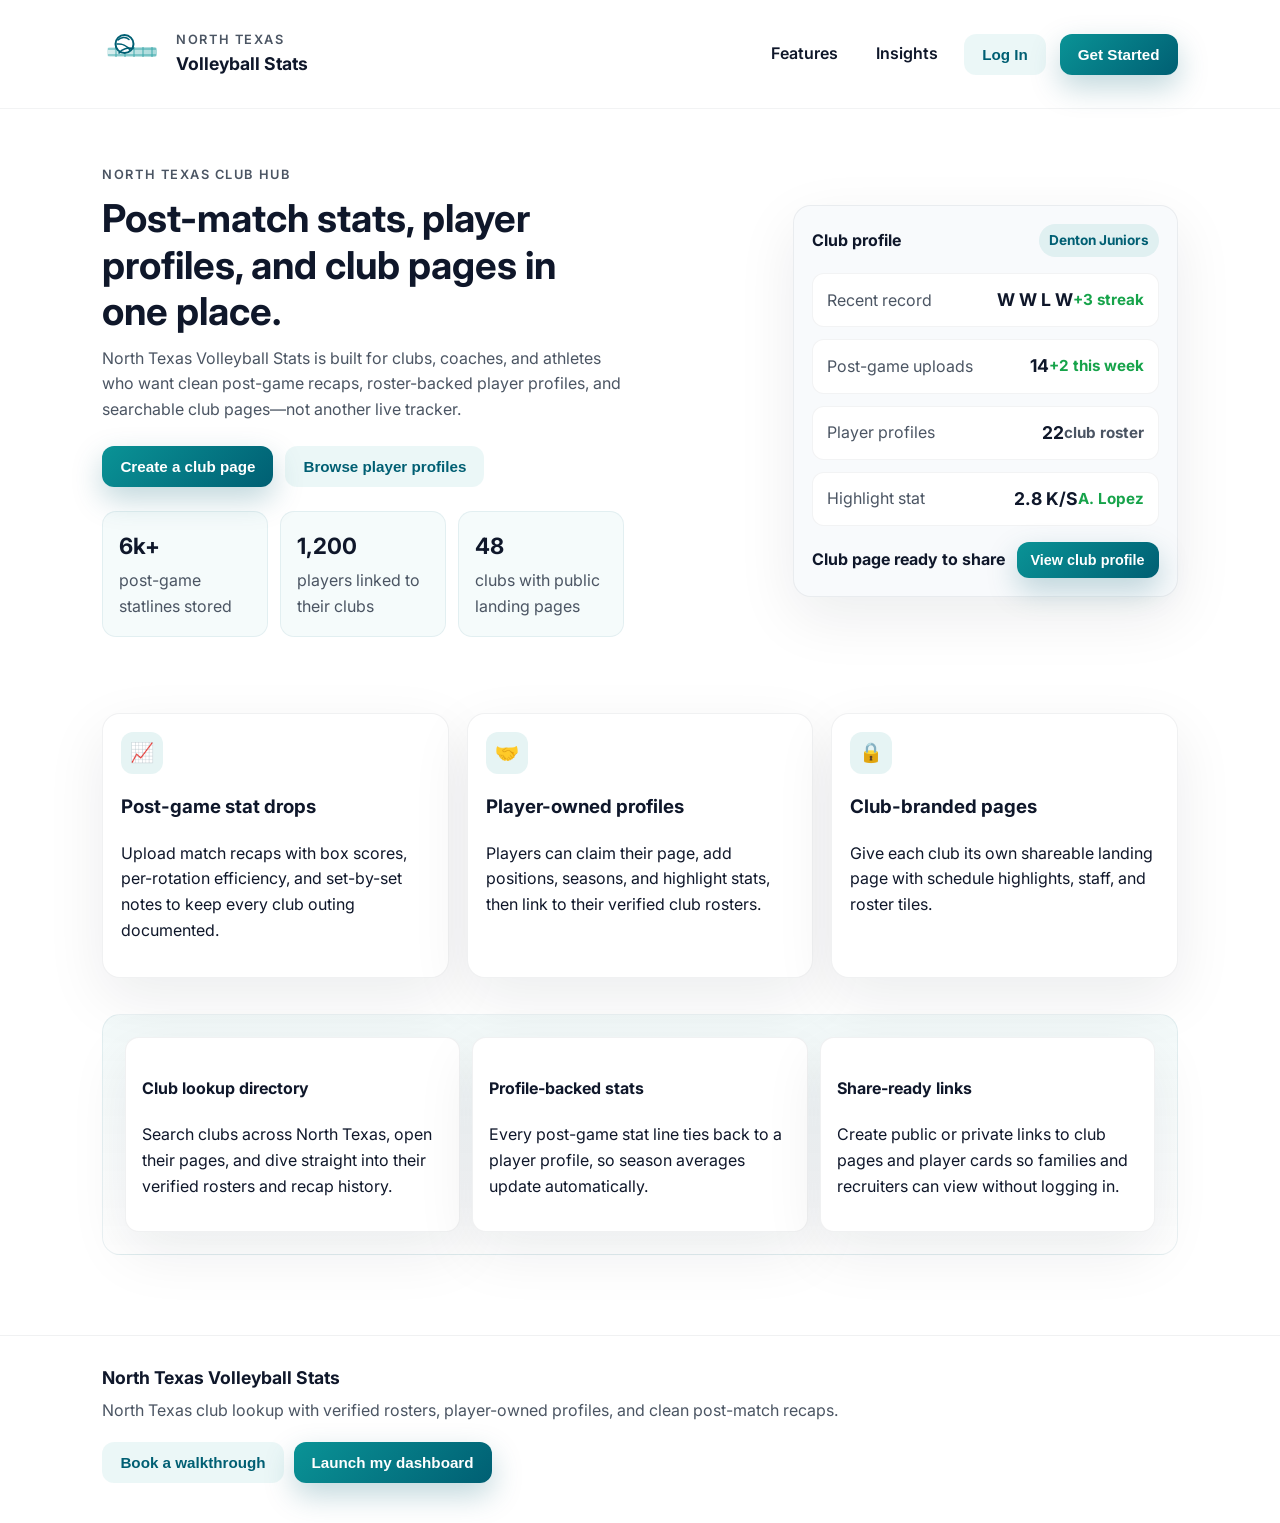
==== commit 2d266904: "Refocus landing page on club and player profiles" ====
--- a/index.html
+++ b/index.html
@@ -48,58 +48,58 @@
   <main>
     <section class="hero">
       <div class="hero-text">
-        <p class="eyebrow">Game-ready insights</p>
-        <h1>Own every set with a clear, modern view of your stats.</h1>
-        <p class="lede">North Texas Volleyball Stats keeps athletes, coaches, and fans aligned with live match tracking, post-game breakdowns, and shareable highlights.</p>
+        <p class="eyebrow">North Texas club hub</p>
+        <h1>Post-match stats, player profiles, and club pages in one place.</h1>
+        <p class="lede">North Texas Volleyball Stats is built for clubs, coaches, and athletes who want clean post-game recaps, roster-backed player profiles, and searchable club pages—not another live tracker.</p>
         <div class="actions">
-          <button class="cta solid">Create your free dashboard</button>
-          <button class="cta ghost">See a sample report</button>
+          <button class="cta solid">Create a club page</button>
+          <button class="cta ghost">Browse player profiles</button>
         </div>
         <div class="metrics">
           <div class="metric">
-            <p class="metric-number">+18%</p>
-            <p class="metric-label">win-rate lift from better rotation calls</p>
+            <p class="metric-number">6k+</p>
+            <p class="metric-label">post-game statlines stored</p>
           </div>
           <div class="metric">
-            <p class="metric-number">24/7</p>
-            <p class="metric-label">secure access across any device</p>
+            <p class="metric-number">1,200</p>
+            <p class="metric-label">players linked to their clubs</p>
           </div>
           <div class="metric">
-            <p class="metric-number">30s</p>
-            <p class="metric-label">to share a match-ready recap</p>
+            <p class="metric-number">48</p>
+            <p class="metric-label">clubs with public landing pages</p>
           </div>
         </div>
       </div>
       <div class="hero-card">
         <div class="card-header">
-          <p>Match summary</p>
-          <span class="pill">Varsity</span>
+          <p>Club profile</p>
+          <span class="pill">Denton Juniors</span>
         </div>
         <div class="card-body">
           <div class="stat-row">
-            <p>Kills</p>
-            <div class="stat-value">52</div>
-            <div class="trend up">+12%</div>
+            <p>Recent record</p>
+            <div class="stat-value">W W L W</div>
+            <div class="trend up">+3 streak</div>
           </div>
           <div class="stat-row">
-            <p>Blocks</p>
-            <div class="stat-value">18</div>
-            <div class="trend neutral">=</div>
+            <p>Post-game uploads</p>
+            <div class="stat-value">14</div>
+            <div class="trend up">+2 this week</div>
           </div>
           <div class="stat-row">
-            <p>Serve Receive</p>
-            <div class="stat-value">93%</div>
-            <div class="trend up">+4%</div>
+            <p>Player profiles</p>
+            <div class="stat-value">22</div>
+            <div class="trend neutral">club roster</div>
           </div>
           <div class="stat-row">
-            <p>Dig to Kill</p>
-            <div class="stat-value">41%</div>
-            <div class="trend down">-2%</div>
+            <p>Highlight stat</p>
+            <div class="stat-value">2.8 K/S</div>
+            <div class="trend up">A. Lopez</div>
           </div>
         </div>
         <div class="card-footer">
-          <p>Next up: Denton | Sat 7:00 PM</p>
-          <button class="cta solid small">View lineup</button>
+          <p>Club page ready to share</p>
+          <button class="cta solid small">View club profile</button>
         </div>
       </div>
     </section>
@@ -107,33 +107,33 @@
     <section id="features" class="features">
       <div class="feature-card">
         <div class="icon-badge">📈</div>
-        <h3>Real-time momentum</h3>
-        <p>Track runs, side-outs, and rotations in the moment so you can adjust before the match slips away.</p>
+        <h3>Post-game stat drops</h3>
+        <p>Upload match recaps with box scores, per-rotation efficiency, and set-by-set notes to keep every club outing documented.</p>
       </div>
       <div class="feature-card">
         <div class="icon-badge">🤝</div>
-        <h3>Team-first design</h3>
-        <p>Share concise recaps with athletes, trainers, and families so everyone knows how to support the roster.</p>
+        <h3>Player-owned profiles</h3>
+        <p>Players can claim their page, add positions, seasons, and highlight stats, then link to their verified club rosters.</p>
       </div>
       <div class="feature-card">
         <div class="icon-badge">🔒</div>
-        <h3>Secure by default</h3>
-        <p>Role-based access keeps sensitive stats private while still making it easy to collaborate.</p>
+        <h3>Club-branded pages</h3>
+        <p>Give each club its own shareable landing page with schedule highlights, staff, and roster tiles.</p>
       </div>
     </section>
 
     <section id="insights" class="insights">
       <div class="insight-card">
-        <h4>Scouting-ready reports</h4>
-        <p>Export clean PDFs and share links that highlight serve tendencies, kill zones, and setter decisions with map overlays.</p>
+        <h4>Club lookup directory</h4>
+        <p>Search clubs across North Texas, open their pages, and dive straight into their verified rosters and recap history.</p>
       </div>
       <div class="insight-card">
-        <h4>Season arcs at a glance</h4>
-        <p>Compare matches across the season, surface trendlines, and flag the adjustments that delivered the biggest results.</p>
+        <h4>Profile-backed stats</h4>
+        <p>Every post-game stat line ties back to a player profile, so season averages update automatically.</p>
       </div>
       <div class="insight-card">
-        <h4>All devices welcomed</h4>
-        <p>Built for tablets on the bench, phones in the stands, and laptops in the film room—all staying in sync.</p>
+        <h4>Share-ready links</h4>
+        <p>Create public or private links to club pages and player cards so families and recruiters can view without logging in.</p>
       </div>
     </section>
   </main>
@@ -141,7 +141,7 @@
   <footer class="footer">
     <div>
       <p class="title">North Texas Volleyball Stats</p>
-      <p class="footnote">Purpose-built tracking for athletes who want clarity, not clutter.</p>
+      <p class="footnote">North Texas club lookup with verified rosters, player-owned profiles, and clean post-match recaps.</p>
     </div>
     <div class="footer-actions">
       <button class="cta ghost">Book a walkthrough</button>
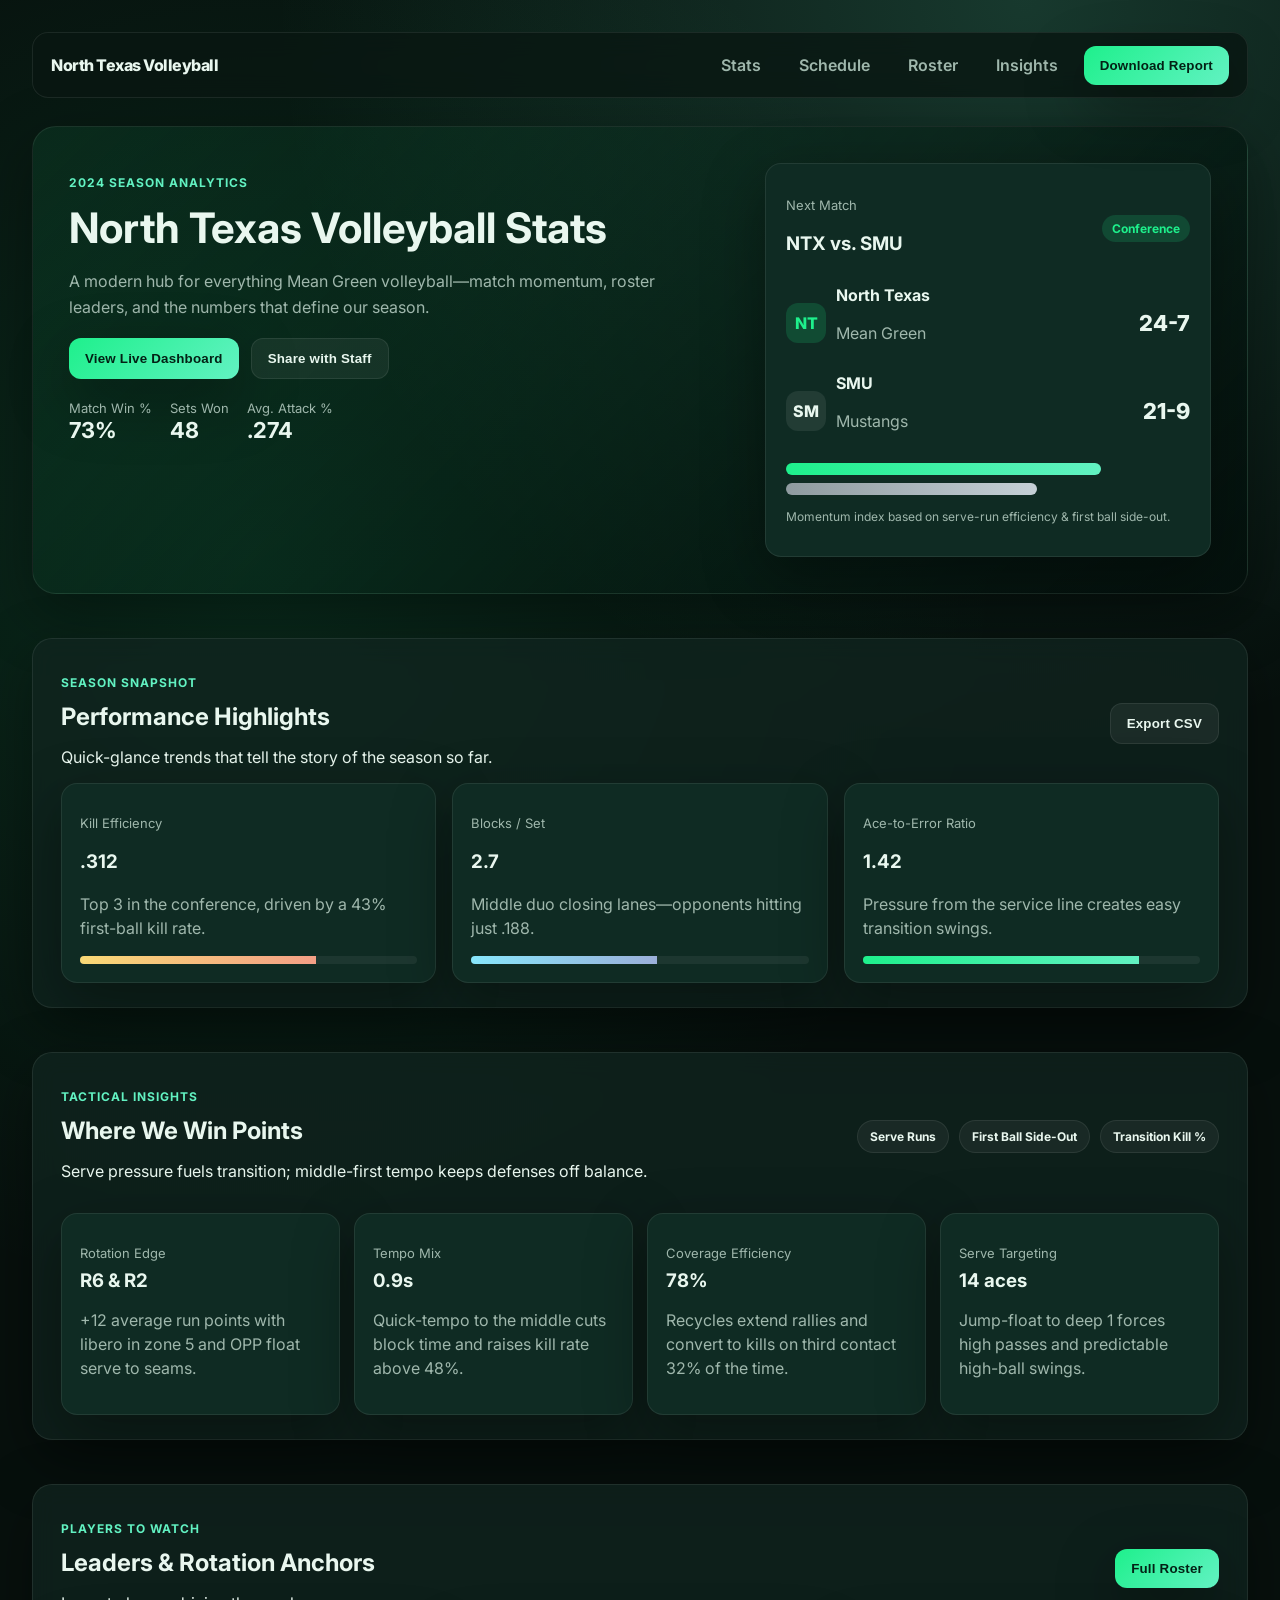
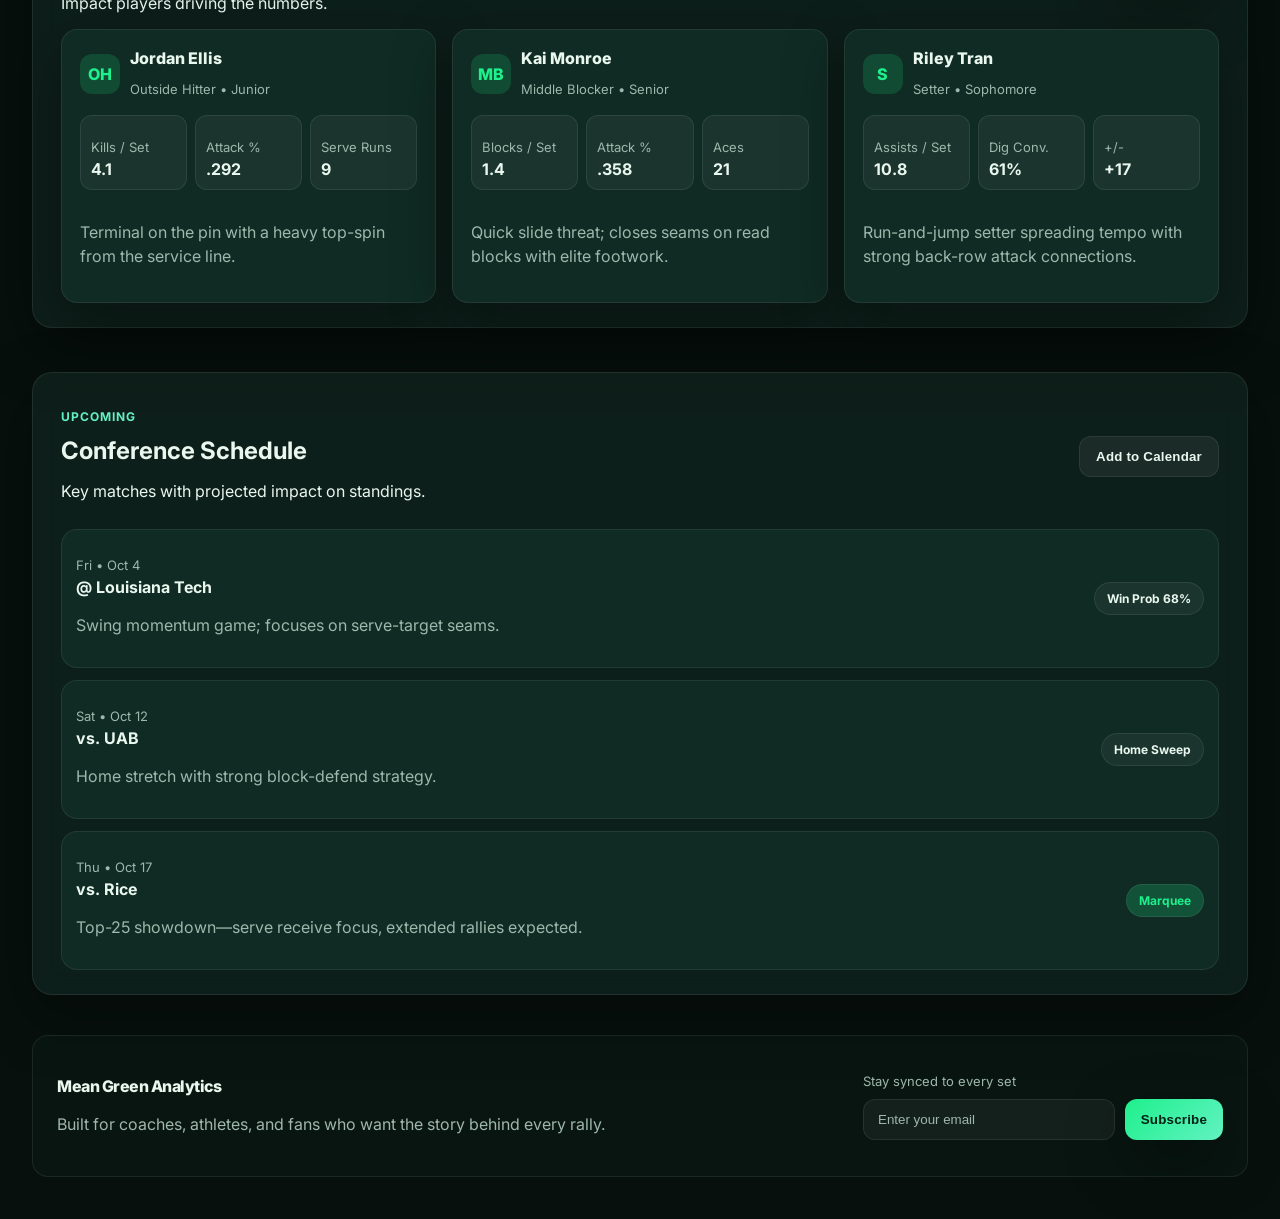
==== commit a471da13: "Add North Texas volleyball stats landing page" ====
--- a/index.html
+++ b/index.html
@@ -1,151 +1,297 @@
 <!DOCTYPE html>
 <html lang="en">
 <head>
-  <meta charset="UTF-8">
-  <meta name="viewport" content="width=device-width, initial-scale=1.0">
+  <meta charset="UTF-8" />
+  <meta name="viewport" content="width=device-width, initial-scale=1.0" />
   <title>North Texas Volleyball Stats</title>
   <link rel="preconnect" href="https://fonts.googleapis.com">
   <link rel="preconnect" href="https://fonts.gstatic.com" crossorigin>
-  <link href="https://fonts.googleapis.com/css2?family=Inter:wght@400;600;700&display=swap" rel="stylesheet">
-  <link rel="stylesheet" href="styles.css">
+  <link href="https://fonts.googleapis.com/css2?family=Inter:wght@400;500;600;700;800&display=swap" rel="stylesheet">
+  <link rel="stylesheet" href="styles.css" />
 </head>
 <body>
-  <header class="top-bar">
-    <div class="brand">
-      <svg class="brand-icon" viewBox="0 0 120 120" xmlns="http://www.w3.org/2000/svg" aria-hidden="true" focusable="false">
-        <defs>
-          <linearGradient id="netGradient" x1="0%" y1="0%" x2="100%" y2="0%">
-            <stop offset="0%" stop-color="#0a9396" stop-opacity="0.15" />
-            <stop offset="100%" stop-color="#0a9396" stop-opacity="0.35" />
-          </linearGradient>
-        </defs>
-        <rect x="10" y="46" width="100" height="20" rx="6" fill="url(#netGradient)" />
-        <g stroke="#0a9396" stroke-width="2" opacity="0.7">
-          <line x1="12" y1="50" x2="108" y2="50" />
-          <line x1="12" y1="62" x2="108" y2="62" />
-          <line x1="28" y1="46" x2="28" y2="66" />
-          <line x1="46" y1="46" x2="46" y2="66" />
-          <line x1="64" y1="46" x2="64" y2="66" />
-          <line x1="82" y1="46" x2="82" y2="66" />
-          <line x1="100" y1="46" x2="100" y2="66" />
-        </g>
-        <circle cx="45" cy="40" r="18" fill="#fff" stroke="#005f73" stroke-width="4" />
-        <path d="M32 32c6-6 16-7 22-1m-24 9c9-1 20 3 26 12m-22 6c6-8 18-12 28-9" fill="none" stroke="#005f73" stroke-width="3" stroke-linecap="round" />
-      </svg>
-      <div>
-        <p class="eyebrow">North Texas</p>
-        <p class="title">Volleyball Stats</p>
-      </div>
-    </div>
-    <nav class="nav-actions">
-      <a class="nav-link" href="#features">Features</a>
-      <a class="nav-link" href="#insights">Insights</a>
-      <button class="cta ghost">Log In</button>
-      <button class="cta solid">Get Started</button>
+  <header class="site-header">
+    <div class="logo">North Texas Volleyball</div>
+    <nav class="nav">
+      <a href="#stats">Stats</a>
+      <a href="#schedule">Schedule</a>
+      <a href="#roster">Roster</a>
+      <a href="#insights">Insights</a>
+      <button class="primary-btn">Download Report</button>
     </nav>
   </header>
 
   <main>
     <section class="hero">
-      <div class="hero-text">
-        <p class="eyebrow">North Texas club hub</p>
-        <h1>Post-match stats, player profiles, and club pages in one place.</h1>
-        <p class="lede">North Texas Volleyball Stats is built for clubs, coaches, and athletes who want clean post-game recaps, roster-backed player profiles, and searchable club pages—not another live tracker.</p>
-        <div class="actions">
-          <button class="cta solid">Create a club page</button>
-          <button class="cta ghost">Browse player profiles</button>
-        </div>
-        <div class="metrics">
-          <div class="metric">
-            <p class="metric-number">6k+</p>
-            <p class="metric-label">post-game statlines stored</p>
-          </div>
-          <div class="metric">
-            <p class="metric-number">1,200</p>
-            <p class="metric-label">players linked to their clubs</p>
-          </div>
-          <div class="metric">
-            <p class="metric-number">48</p>
-            <p class="metric-label">clubs with public landing pages</p>
-          </div>
-        </div>
-      </div>
-      <div class="hero-card">
-        <div class="card-header">
-          <p>Club profile</p>
-          <span class="pill">Denton Juniors</span>
-        </div>
-        <div class="card-body">
-          <div class="stat-row">
-            <p>Recent record</p>
-            <div class="stat-value">W W L W</div>
-            <div class="trend up">+3 streak</div>
-          </div>
-          <div class="stat-row">
-            <p>Post-game uploads</p>
-            <div class="stat-value">14</div>
-            <div class="trend up">+2 this week</div>
-          </div>
-          <div class="stat-row">
-            <p>Player profiles</p>
-            <div class="stat-value">22</div>
-            <div class="trend neutral">club roster</div>
-          </div>
-          <div class="stat-row">
-            <p>Highlight stat</p>
-            <div class="stat-value">2.8 K/S</div>
-            <div class="trend up">A. Lopez</div>
-          </div>
-        </div>
-        <div class="card-footer">
-          <p>Club page ready to share</p>
-          <button class="cta solid small">View club profile</button>
-        </div>
-      </div>
-    </section>
-
-    <section id="features" class="features">
-      <div class="feature-card">
-        <div class="icon-badge">📈</div>
-        <h3>Post-game stat drops</h3>
-        <p>Upload match recaps with box scores, per-rotation efficiency, and set-by-set notes to keep every club outing documented.</p>
-      </div>
-      <div class="feature-card">
-        <div class="icon-badge">🤝</div>
-        <h3>Player-owned profiles</h3>
-        <p>Players can claim their page, add positions, seasons, and highlight stats, then link to their verified club rosters.</p>
-      </div>
-      <div class="feature-card">
-        <div class="icon-badge">🔒</div>
-        <h3>Club-branded pages</h3>
-        <p>Give each club its own shareable landing page with schedule highlights, staff, and roster tiles.</p>
-      </div>
-    </section>
-
-    <section id="insights" class="insights">
-      <div class="insight-card">
-        <h4>Club lookup directory</h4>
-        <p>Search clubs across North Texas, open their pages, and dive straight into their verified rosters and recap history.</p>
-      </div>
-      <div class="insight-card">
-        <h4>Profile-backed stats</h4>
-        <p>Every post-game stat line ties back to a player profile, so season averages update automatically.</p>
-      </div>
-      <div class="insight-card">
-        <h4>Share-ready links</h4>
-        <p>Create public or private links to club pages and player cards so families and recruiters can view without logging in.</p>
+      <div class="hero__content">
+        <p class="eyebrow">2024 Season Analytics</p>
+        <h1>North Texas Volleyball Stats</h1>
+        <p class="lede">A modern hub for everything Mean Green volleyball—match momentum, roster leaders, and the numbers that define our season.</p>
+        <div class="hero__actions">
+          <button class="primary-btn">View Live Dashboard</button>
+          <button class="ghost-btn">Share with Staff</button>
+        </div>
+        <div class="hero__metrics">
+          <div>
+            <span class="label">Match Win %</span>
+            <strong>73%</strong>
+          </div>
+          <div>
+            <span class="label">Sets Won</span>
+            <strong>48</strong>
+          </div>
+          <div>
+            <span class="label">Avg. Attack %</span>
+            <strong>.274</strong>
+          </div>
+        </div>
+      </div>
+      <div class="hero__card">
+        <div class="card__header">
+          <div>
+            <p class="label">Next Match</p>
+            <h3>NTX vs. SMU</h3>
+          </div>
+          <span class="badge">Conference</span>
+        </div>
+        <div class="card__body">
+          <div class="score-row">
+            <div class="team">
+              <span class="avatar">NT</span>
+              <div>
+                <p class="team-name">North Texas</p>
+                <p class="subtext">Mean Green</p>
+              </div>
+            </div>
+            <p class="score">24-7</p>
+          </div>
+          <div class="score-row">
+            <div class="team">
+              <span class="avatar opponent">SM</span>
+              <div>
+                <p class="team-name">SMU</p>
+                <p class="subtext">Mustangs</p>
+              </div>
+            </div>
+            <p class="score">21-9</p>
+          </div>
+          <div class="chart">
+            <div class="bar" style="width: 78%"></div>
+            <div class="bar opponent" style="width: 62%"></div>
+          </div>
+          <p class="micro">Momentum index based on serve-run efficiency & first ball side-out.</p>
+        </div>
+      </div>
+    </section>
+
+    <section id="stats" class="section stats">
+      <div class="section__header">
+        <div>
+          <p class="eyebrow">Season Snapshot</p>
+          <h2>Performance Highlights</h2>
+          <p class="lede">Quick-glance trends that tell the story of the season so far.</p>
+        </div>
+        <button class="ghost-btn">Export CSV</button>
+      </div>
+      <div class="grid grid-3">
+        <div class="tile">
+          <p class="label">Kill Efficiency</p>
+          <h3>.312</h3>
+          <p class="subtext">Top 3 in the conference, driven by a 43% first-ball kill rate.</p>
+          <div class="spark">
+            <div class="spark-bar" style="width: 70%"></div>
+          </div>
+        </div>
+        <div class="tile">
+          <p class="label">Blocks / Set</p>
+          <h3>2.7</h3>
+          <p class="subtext">Middle duo closing lanes—opponents hitting just .188.</p>
+          <div class="spark neutral">
+            <div class="spark-bar" style="width: 55%"></div>
+          </div>
+        </div>
+        <div class="tile">
+          <p class="label">Ace-to-Error Ratio</p>
+          <h3>1.42</h3>
+          <p class="subtext">Pressure from the service line creates easy transition swings.</p>
+          <div class="spark success">
+            <div class="spark-bar" style="width: 82%"></div>
+          </div>
+        </div>
+      </div>
+    </section>
+
+    <section id="insights" class="section insights">
+      <div class="section__header">
+        <div>
+          <p class="eyebrow">Tactical Insights</p>
+          <h2>Where We Win Points</h2>
+          <p class="lede">Serve pressure fuels transition; middle-first tempo keeps defenses off balance.</p>
+        </div>
+        <div class="pill-group">
+          <span class="pill">Serve Runs</span>
+          <span class="pill">First Ball Side-Out</span>
+          <span class="pill">Transition Kill %</span>
+        </div>
+      </div>
+      <div class="insights__grid">
+        <div class="insight-card">
+          <p class="label">Rotation Edge</p>
+          <h3>R6 &amp; R2</h3>
+          <p class="subtext">+12 average run points with libero in zone 5 and OPP float serve to seams.</p>
+        </div>
+        <div class="insight-card">
+          <p class="label">Tempo Mix</p>
+          <h3>0.9s</h3>
+          <p class="subtext">Quick-tempo to the middle cuts block time and raises kill rate above 48%.</p>
+        </div>
+        <div class="insight-card">
+          <p class="label">Coverage Efficiency</p>
+          <h3>78%</h3>
+          <p class="subtext">Recycles extend rallies and convert to kills on third contact 32% of the time.</p>
+        </div>
+        <div class="insight-card">
+          <p class="label">Serve Targeting</p>
+          <h3>14 aces</h3>
+          <p class="subtext">Jump-float to deep 1 forces high passes and predictable high-ball swings.</p>
+        </div>
+      </div>
+    </section>
+
+    <section id="roster" class="section roster">
+      <div class="section__header">
+        <div>
+          <p class="eyebrow">Players to Watch</p>
+          <h2>Leaders &amp; Rotation Anchors</h2>
+          <p class="lede">Impact players driving the numbers.</p>
+        </div>
+        <button class="primary-btn">Full Roster</button>
+      </div>
+      <div class="grid grid-3">
+        <div class="player-card">
+          <div class="player__header">
+            <span class="avatar">OH</span>
+            <div>
+              <p class="player-name">Jordan Ellis</p>
+              <p class="label">Outside Hitter • Junior</p>
+            </div>
+          </div>
+          <div class="player__stats">
+            <div>
+              <p class="label">Kills / Set</p>
+              <strong>4.1</strong>
+            </div>
+            <div>
+              <p class="label">Attack %</p>
+              <strong>.292</strong>
+            </div>
+            <div>
+              <p class="label">Serve Runs</p>
+              <strong>9</strong>
+            </div>
+          </div>
+          <p class="subtext">Terminal on the pin with a heavy top-spin from the service line.</p>
+        </div>
+        <div class="player-card">
+          <div class="player__header">
+            <span class="avatar">MB</span>
+            <div>
+              <p class="player-name">Kai Monroe</p>
+              <p class="label">Middle Blocker • Senior</p>
+            </div>
+          </div>
+          <div class="player__stats">
+            <div>
+              <p class="label">Blocks / Set</p>
+              <strong>1.4</strong>
+            </div>
+            <div>
+              <p class="label">Attack %</p>
+              <strong>.358</strong>
+            </div>
+            <div>
+              <p class="label">Aces</p>
+              <strong>21</strong>
+            </div>
+          </div>
+          <p class="subtext">Quick slide threat; closes seams on read blocks with elite footwork.</p>
+        </div>
+        <div class="player-card">
+          <div class="player__header">
+            <span class="avatar">S</span>
+            <div>
+              <p class="player-name">Riley Tran</p>
+              <p class="label">Setter • Sophomore</p>
+            </div>
+          </div>
+          <div class="player__stats">
+            <div>
+              <p class="label">Assists / Set</p>
+              <strong>10.8</strong>
+            </div>
+            <div>
+              <p class="label">Dig Conv.</p>
+              <strong>61%</strong>
+            </div>
+            <div>
+              <p class="label">+/-</p>
+              <strong>+17</strong>
+            </div>
+          </div>
+          <p class="subtext">Run-and-jump setter spreading tempo with strong back-row attack connections.</p>
+        </div>
+      </div>
+    </section>
+
+    <section id="schedule" class="section schedule">
+      <div class="section__header">
+        <div>
+          <p class="eyebrow">Upcoming</p>
+          <h2>Conference Schedule</h2>
+          <p class="lede">Key matches with projected impact on standings.</p>
+        </div>
+        <button class="ghost-btn">Add to Calendar</button>
+      </div>
+      <div class="schedule__list">
+        <div class="schedule__item">
+          <div>
+            <p class="label">Fri • Oct 4</p>
+            <p class="match">@ Louisiana Tech</p>
+            <p class="subtext">Swing momentum game; focuses on serve-target seams.</p>
+          </div>
+          <span class="pill">Win Prob 68%</span>
+        </div>
+        <div class="schedule__item">
+          <div>
+            <p class="label">Sat • Oct 12</p>
+            <p class="match">vs. UAB</p>
+            <p class="subtext">Home stretch with strong block-defend strategy.</p>
+          </div>
+          <span class="pill">Home Sweep</span>
+        </div>
+        <div class="schedule__item">
+          <div>
+            <p class="label">Thu • Oct 17</p>
+            <p class="match">vs. Rice</p>
+            <p class="subtext">Top-25 showdown—serve receive focus, extended rallies expected.</p>
+          </div>
+          <span class="pill highlight">Marquee</span>
+        </div>
       </div>
     </section>
   </main>
 
   <footer class="footer">
     <div>
-      <p class="title">North Texas Volleyball Stats</p>
-      <p class="footnote">North Texas club lookup with verified rosters, player-owned profiles, and clean post-match recaps.</p>
+      <p class="logo">Mean Green Analytics</p>
+      <p class="subtext">Built for coaches, athletes, and fans who want the story behind every rally.</p>
     </div>
-    <div class="footer-actions">
-      <button class="cta ghost">Book a walkthrough</button>
-      <button class="cta solid">Launch my dashboard</button>
+    <div class="footer__cta">
+      <p class="label">Stay synced to every set</p>
+      <div class="input-group">
+        <input type="email" placeholder="Enter your email" />
+        <button class="primary-btn">Subscribe</button>
+      </div>
     </div>
   </footer>
 </body>
--- a/styles.css
+++ b/styles.css
@@ -1,322 +1,207 @@
 :root {
-  --bg: #ffffff;
-  --text: #0f172a;
-  --muted: #4b5563;
-  --primary: #0a9396;
-  --primary-dark: #005f73;
-  --shadow: 0 20px 60px rgba(15, 23, 42, 0.08);
-  --radius: 18px;
-}
-
-* {
-  box-sizing: border-box;
-}
+  --bg: #0c1a16;
+  --panel: rgba(16, 37, 31, 0.75);
+  --card: #0f2b23;
+  --accent: #1ef08c;
+  --accent-2: #62f2c2;
+  --text: #e9f7ef;
+  --muted: #9fb7ac;
+  --border: rgba(255, 255, 255, 0.08);
+  --shadow: 0 20px 60px rgba(0, 0, 0, 0.35);
+}
+
+* { box-sizing: border-box; }
 
 body {
   margin: 0;
   font-family: 'Inter', system-ui, -apple-system, sans-serif;
-  background: var(--bg);
+  background: radial-gradient(circle at 20% 20%, rgba(30, 240, 140, 0.12), transparent 30%),
+              radial-gradient(circle at 80% 0%, rgba(98, 242, 194, 0.18), transparent 25%),
+              #07100d;
   color: var(--text);
-  line-height: 1.6;
   min-height: 100vh;
-}
-
-a {
-  color: inherit;
-  text-decoration: none;
-}
-
-.top-bar {
+  padding: 32px;
+}
+
+a { color: inherit; text-decoration: none; }
+
+.site-header {
   display: flex;
   align-items: center;
   justify-content: space-between;
-  padding: 24px 8vw;
+  padding: 12px 18px;
+  border: 1px solid var(--border);
+  border-radius: 16px;
+  background: rgba(9, 23, 18, 0.8);
+  backdrop-filter: blur(12px);
   position: sticky;
-  top: 0;
-  background: rgba(255, 255, 255, 0.9);
-  backdrop-filter: blur(10px);
-  border-bottom: 1px solid rgba(15, 23, 42, 0.05);
+  top: 12px;
   z-index: 10;
 }
 
-.brand {
+.logo {
+  font-weight: 800;
+  letter-spacing: -0.5px;
+}
+
+.nav {
   display: flex;
   align-items: center;
   gap: 14px;
 }
 
-.brand-icon {
-  width: 60px;
-  height: 60px;
-}
-
-.title {
-  margin: 0;
-  font-weight: 700;
-  font-size: 1.1rem;
-}
-
-.eyebrow {
-  margin: 0;
-  text-transform: uppercase;
-  letter-spacing: 0.12em;
-  font-size: 0.8rem;
+.nav a {
+  padding: 10px 12px;
+  border-radius: 12px;
+  transition: background 0.2s ease;
   color: var(--muted);
   font-weight: 600;
 }
 
-.nav-actions {
-  display: flex;
-  align-items: center;
-  gap: 14px;
-}
-
-.nav-link {
-  padding: 10px 12px;
-  border-radius: 10px;
-  transition: background 0.2s ease;
-  font-weight: 600;
-}
-
-.nav-link:hover {
-  background: rgba(10, 147, 150, 0.08);
-}
-
-.cta {
+.nav a:hover { background: rgba(255, 255, 255, 0.06); color: var(--text); }
+
+.primary-btn, .ghost-btn {
   border: none;
+  cursor: pointer;
+  padding: 12px 16px;
   border-radius: 12px;
   font-weight: 700;
-  font-size: 0.95rem;
-  cursor: pointer;
-  padding: 12px 18px;
-  transition: transform 0.15s ease, box-shadow 0.2s ease, background 0.2s ease;
-}
-
-.cta:hover {
-  transform: translateY(-1px);
-}
-
-.cta.solid {
-  background: linear-gradient(135deg, var(--primary), var(--primary-dark));
-  color: #fff;
-  box-shadow: 0 12px 30px rgba(0, 95, 115, 0.25);
-}
-
-.cta.ghost {
-  background: rgba(10, 147, 150, 0.08);
-  color: var(--primary-dark);
-}
-
-.cta.small {
-  font-size: 0.9rem;
-  padding: 10px 14px;
-}
-
-main {
-  padding: 24px 8vw 80px;
+  letter-spacing: 0.2px;
+}
+
+.primary-btn {
+  background: linear-gradient(135deg, var(--accent), var(--accent-2));
+  color: #032115;
+  box-shadow: var(--shadow);
+}
+
+.ghost-btn {
+  background: rgba(255, 255, 255, 0.06);
+  color: var(--text);
+  border: 1px solid var(--border);
 }
 
 .hero {
+  margin-top: 28px;
+  padding: 36px;
+  border-radius: 24px;
+  border: 1px solid var(--border);
+  background: linear-gradient(135deg, rgba(30, 240, 140, 0.08), rgba(4, 17, 13, 0.9));
   display: grid;
-  grid-template-columns: repeat(auto-fit, minmax(320px, 1fr));
-  gap: 32px;
-  align-items: center;
-  padding: 32px 0 40px;
-}
-
-.hero-text h1 {
-  margin: 10px 0;
-  font-size: clamp(2rem, 3vw, 2.8rem);
-  line-height: 1.2;
-}
-
-.lede {
-  margin: 12px 0 24px;
-  color: var(--muted);
-  max-width: 640px;
-}
-
-.actions {
-  display: flex;
-  gap: 12px;
-  flex-wrap: wrap;
-  margin-bottom: 24px;
-}
-
-.metrics {
-  display: grid;
-  grid-template-columns: repeat(auto-fit, minmax(160px, 1fr));
-  gap: 12px;
-}
-
-.metric {
-  padding: 16px;
-  border-radius: 14px;
-  background: rgba(10, 147, 150, 0.04);
-  border: 1px solid rgba(0, 95, 115, 0.08);
-}
-
-.metric-number {
-  margin: 0;
-  font-size: 1.4rem;
-  font-weight: 700;
-}
-
-.metric-label {
-  margin: 4px 0 0;
-  color: var(--muted);
-}
-
-.hero-card {
-  background: #f8fafc;
-  border: 1px solid rgba(15, 23, 42, 0.06);
-  border-radius: var(--radius);
-  box-shadow: var(--shadow);
-  padding: 18px;
-  max-width: 420px;
-  justify-self: end;
-}
-
-.card-header, .card-footer {
-  display: flex;
-  align-items: center;
-  justify-content: space-between;
-  gap: 12px;
-}
-
-.card-header p, .card-footer p {
-  margin: 0;
-  font-weight: 700;
-}
-
-.card-body {
-  margin: 16px 0;
-  display: flex;
-  flex-direction: column;
-  gap: 12px;
-}
-
-.stat-row {
-  display: grid;
-  grid-template-columns: 1fr auto auto;
-  align-items: center;
-  padding: 12px 14px;
-  border-radius: 12px;
-  background: #fff;
-  border: 1px solid rgba(15, 23, 42, 0.05);
-}
-
-.stat-row p {
-  margin: 0;
-  color: var(--muted);
-}
-
-.stat-value {
-  font-weight: 700;
-  font-size: 1.1rem;
-}
-
-.trend {
-  font-weight: 700;
-  font-size: 0.95rem;
-  text-align: right;
-}
-
-.trend.up { color: #16a34a; }
-.trend.down { color: #dc2626; }
-.trend.neutral { color: var(--muted); }
-
-.pill {
+  grid-template-columns: 1.2fr 0.8fr;
+  gap: 28px;
+  box-shadow: var(--shadow);
+}
+
+.hero__content h1 { font-size: 42px; margin: 8px 0 12px; }
+.hero__content .lede { color: var(--muted); line-height: 1.6; max-width: 620px; }
+.hero__actions { display: flex; gap: 12px; margin: 18px 0; flex-wrap: wrap; }
+.eyebrow { text-transform: uppercase; letter-spacing: 1px; font-size: 12px; color: var(--accent-2); font-weight: 700; }
+.lede { font-size: 16px; }
+
+.hero__metrics { display: flex; gap: 18px; margin-top: 16px; }
+.hero__metrics strong { font-size: 22px; display: block; }
+.label { color: var(--muted); font-size: 13px; margin-bottom: 4px; }
+.subtext { color: var(--muted); line-height: 1.5; }
+
+.hero__card {
+  background: var(--card);
+  border: 1px solid var(--border);
+  border-radius: 16px;
+  padding: 20px;
+  box-shadow: var(--shadow);
+}
+
+.card__header { display: flex; justify-content: space-between; align-items: center; margin-bottom: 12px; }
+.badge {
   padding: 6px 10px;
   border-radius: 999px;
-  background: rgba(10, 147, 150, 0.1);
-  color: var(--primary-dark);
+  background: rgba(30, 240, 140, 0.15);
+  color: var(--accent);
   font-weight: 700;
-  font-size: 0.85rem;
-}
-
-.features {
-  display: grid;
-  grid-template-columns: repeat(auto-fit, minmax(260px, 1fr));
-  gap: 18px;
-  padding: 36px 0;
-}
-
-.feature-card {
-  padding: 18px;
-  border: 1px solid rgba(15, 23, 42, 0.06);
-  border-radius: var(--radius);
-  background: #fff;
-  box-shadow: var(--shadow);
-}
-
-.icon-badge {
-  width: 42px;
-  height: 42px;
+  font-size: 12px;
+}
+
+.score-row { display: flex; align-items: center; justify-content: space-between; margin: 12px 0; }
+.team { display: flex; align-items: center; gap: 10px; }
+.avatar {
+  width: 40px;
+  height: 40px;
+  border-radius: 12px;
   display: grid;
   place-items: center;
-  background: rgba(10, 147, 150, 0.1);
-  border-radius: 12px;
-  font-size: 1.2rem;
-  margin-bottom: 10px;
-}
-
-.insights {
-  background: linear-gradient(180deg, rgba(10, 147, 150, 0.05), rgba(255, 255, 255, 0));
-  border: 1px solid rgba(0, 95, 115, 0.08);
-  border-radius: var(--radius);
-  padding: 22px;
-  display: grid;
-  gap: 12px;
-  grid-template-columns: repeat(auto-fit, minmax(240px, 1fr));
-}
-
-.insight-card {
-  background: #fff;
-  padding: 16px;
-  border-radius: 14px;
-  border: 1px solid rgba(15, 23, 42, 0.06);
-  box-shadow: var(--shadow);
-}
-
-.footer {
-  padding: 28px 8vw 40px;
-  background: #fff;
-  border-top: 1px solid rgba(15, 23, 42, 0.06);
-  display: flex;
-  align-items: center;
-  justify-content: space-between;
-  gap: 18px;
-  flex-wrap: wrap;
-}
-
-.footer .footnote {
-  margin: 6px 0 0;
-  color: var(--muted);
-}
-
-.footer-actions {
-  display: flex;
-  gap: 10px;
-  flex-wrap: wrap;
-}
-
-@media (max-width: 720px) {
-  .top-bar {
-    flex-direction: column;
-    align-items: flex-start;
-    gap: 12px;
-  }
-
-  .brand-icon { width: 52px; height: 52px; }
-
-  .nav-actions {
-    width: 100%;
-    justify-content: flex-start;
-    flex-wrap: wrap;
-  }
-
-  .hero-card {
-    justify-self: start;
-  }
-}
+  font-weight: 800;
+  background: rgba(30, 240, 140, 0.16);
+  color: var(--accent);
+}
+.avatar.opponent { background: rgba(255, 255, 255, 0.08); color: var(--text); }
+.team-name { font-weight: 700; margin: 0; }
+.score { font-size: 22px; font-weight: 800; }
+.chart { display: grid; gap: 8px; margin: 14px 0; }
+.bar { height: 12px; border-radius: 999px; background: linear-gradient(90deg, var(--accent), var(--accent-2)); }
+.bar.opponent { background: linear-gradient(90deg, #8f9ba0, #c5d0d6); }
+.micro { color: var(--muted); font-size: 12px; }
+
+.section { margin-top: 44px; border: 1px solid var(--border); border-radius: 20px; padding: 24px 28px; background: var(--panel); backdrop-filter: blur(12px); box-shadow: var(--shadow); }
+.section__header { display: flex; align-items: center; justify-content: space-between; gap: 16px; flex-wrap: wrap; }
+.section__header h2 { margin: 6px 0; }
+
+.grid { display: grid; gap: 16px; }
+.grid-3 { grid-template-columns: repeat(auto-fit, minmax(240px, 1fr)); }
+
+.tile, .player-card, .insight-card {
+  background: var(--card);
+  border: 1px solid var(--border);
+  border-radius: 16px;
+  padding: 18px;
+  box-shadow: var(--shadow);
+}
+
+.spark { margin-top: 12px; height: 8px; background: rgba(255, 255, 255, 0.06); border-radius: 999px; overflow: hidden; }
+.spark-bar { height: 100%; background: linear-gradient(90deg, #f9d976, #f39f86); }
+.spark.neutral .spark-bar { background: linear-gradient(90deg, #87e6fb, #9bafd9); }
+.spark.success .spark-bar { background: linear-gradient(90deg, var(--accent), var(--accent-2)); }
+
+.insights__grid { display: grid; grid-template-columns: repeat(auto-fit, minmax(220px, 1fr)); gap: 14px; margin-top: 16px; }
+.insight-card h3 { margin: 8px 0 6px; }
+.pill-group { display: flex; gap: 10px; flex-wrap: wrap; }
+.pill { padding: 8px 12px; border-radius: 999px; border: 1px solid var(--border); background: rgba(255,255,255,0.05); color: var(--text); font-weight: 700; font-size: 12px; }
+
+.player-card { display: grid; gap: 14px; }
+.player__header { display: flex; align-items: center; gap: 10px; }
+.player-name { margin: 0; font-weight: 800; }
+.player__stats { display: grid; grid-template-columns: repeat(3, minmax(0, 1fr)); gap: 8px; }
+.player__stats div { background: rgba(255, 255, 255, 0.05); padding: 10px; border-radius: 12px; border: 1px solid var(--border); }
+
+.schedule__list { display: grid; gap: 12px; margin-top: 12px; }
+.schedule__item { display: flex; justify-content: space-between; align-items: center; padding: 14px; border-radius: 16px; border: 1px solid var(--border); background: var(--card); }
+.match { margin: 4px 0 2px; font-weight: 700; }
+.pill.highlight { background: rgba(30, 240, 140, 0.2); color: var(--accent); }
+
+.footer { margin: 40px 0 10px; padding: 24px; border-radius: 16px; border: 1px solid var(--border); background: rgba(9, 23, 18, 0.85); display: flex; justify-content: space-between; gap: 16px; flex-wrap: wrap; }
+.footer__cta { max-width: 360px; width: 100%; }
+.input-group { display: flex; gap: 10px; margin-top: 10px; }
+input {
+  flex: 1;
+  padding: 12px 14px;
+  border-radius: 12px;
+  border: 1px solid var(--border);
+  background: rgba(255, 255, 255, 0.05);
+  color: var(--text);
+}
+input::placeholder { color: var(--muted); }
+
+@media (max-width: 900px) {
+  body { padding: 18px; }
+  .hero { grid-template-columns: 1fr; }
+  .hero__content h1 { font-size: 34px; }
+  .hero__metrics { flex-wrap: wrap; }
+}
+
+@media (max-width: 600px) {
+  .site-header { flex-direction: column; align-items: flex-start; gap: 12px; position: static; }
+  .nav { flex-wrap: wrap; justify-content: space-between; width: 100%; }
+  .section { padding: 18px; }
+  .player__stats { grid-template-columns: repeat(auto-fit, minmax(100px, 1fr)); }
+  .schedule__item { align-items: flex-start; }
+}
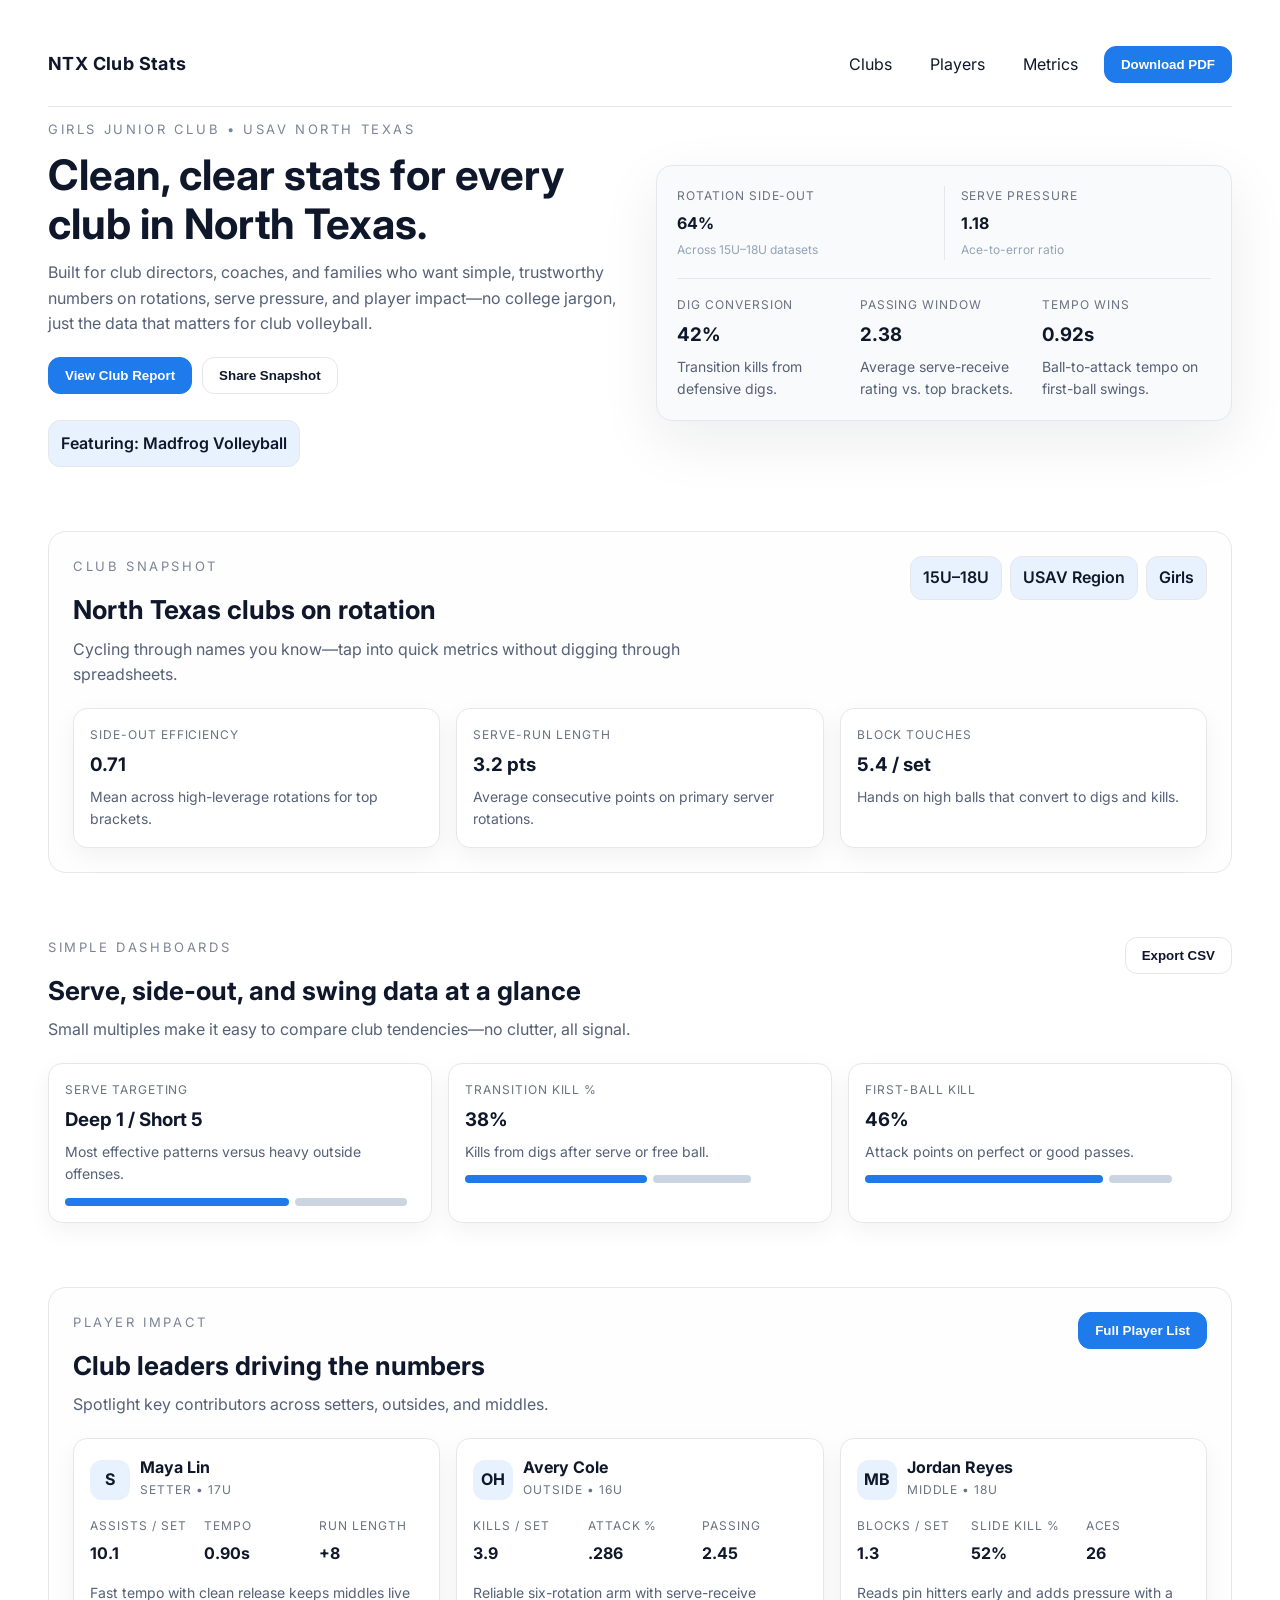
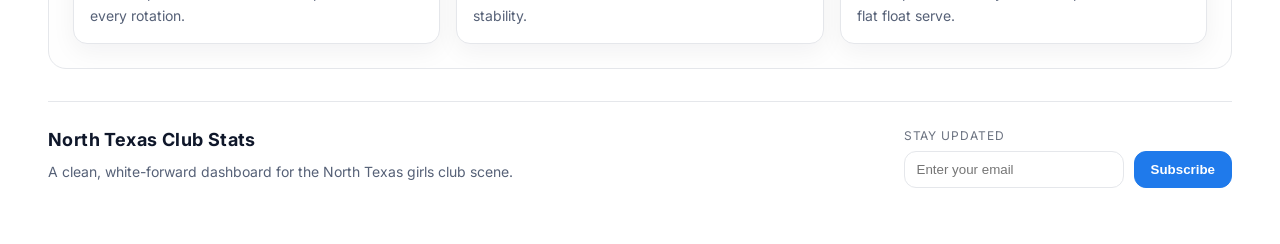
==== commit 143726c1: "Redesign NTX club stats page for junior clubs" ====
--- a/index.html
+++ b/index.html
@@ -3,279 +3,222 @@
 <head>
   <meta charset="UTF-8" />
   <meta name="viewport" content="width=device-width, initial-scale=1.0" />
-  <title>North Texas Volleyball Stats</title>
+  <title>North Texas Club Volleyball Stats</title>
   <link rel="preconnect" href="https://fonts.googleapis.com">
   <link rel="preconnect" href="https://fonts.gstatic.com" crossorigin>
-  <link href="https://fonts.googleapis.com/css2?family=Inter:wght@400;500;600;700;800&display=swap" rel="stylesheet">
+  <link href="https://fonts.googleapis.com/css2?family=Inter:wght@400;500;600;700&display=swap" rel="stylesheet">
   <link rel="stylesheet" href="styles.css" />
 </head>
 <body>
   <header class="site-header">
-    <div class="logo">North Texas Volleyball</div>
+    <div class="logo">NTX Club Stats</div>
     <nav class="nav">
-      <a href="#stats">Stats</a>
-      <a href="#schedule">Schedule</a>
-      <a href="#roster">Roster</a>
-      <a href="#insights">Insights</a>
-      <button class="primary-btn">Download Report</button>
+      <a href="#clubs">Clubs</a>
+      <a href="#players">Players</a>
+      <a href="#metrics">Metrics</a>
+      <button class="primary-btn">Download PDF</button>
     </nav>
   </header>
 
   <main>
     <section class="hero">
       <div class="hero__content">
-        <p class="eyebrow">2024 Season Analytics</p>
-        <h1>North Texas Volleyball Stats</h1>
-        <p class="lede">A modern hub for everything Mean Green volleyball—match momentum, roster leaders, and the numbers that define our season.</p>
+        <p class="eyebrow">Girls Junior Club • USAV North Texas</p>
+        <h1>Clean, clear stats for every club in North Texas.</h1>
+        <p class="lede">Built for club directors, coaches, and families who want simple, trustworthy numbers on rotations, serve pressure, and player impact—no college jargon, just the data that matters for club volleyball.</p>
         <div class="hero__actions">
-          <button class="primary-btn">View Live Dashboard</button>
-          <button class="ghost-btn">Share with Staff</button>
-        </div>
-        <div class="hero__metrics">
-          <div>
-            <span class="label">Match Win %</span>
-            <strong>73%</strong>
-          </div>
-          <div>
-            <span class="label">Sets Won</span>
-            <strong>48</strong>
-          </div>
-          <div>
-            <span class="label">Avg. Attack %</span>
-            <strong>.274</strong>
-          </div>
-        </div>
-      </div>
-      <div class="hero__card">
-        <div class="card__header">
-          <div>
-            <p class="label">Next Match</p>
-            <h3>NTX vs. SMU</h3>
-          </div>
-          <span class="badge">Conference</span>
-        </div>
-        <div class="card__body">
-          <div class="score-row">
-            <div class="team">
-              <span class="avatar">NT</span>
-              <div>
-                <p class="team-name">North Texas</p>
-                <p class="subtext">Mean Green</p>
-              </div>
-            </div>
-            <p class="score">24-7</p>
-          </div>
-          <div class="score-row">
-            <div class="team">
-              <span class="avatar opponent">SM</span>
-              <div>
-                <p class="team-name">SMU</p>
-                <p class="subtext">Mustangs</p>
-              </div>
-            </div>
-            <p class="score">21-9</p>
-          </div>
-          <div class="chart">
-            <div class="bar" style="width: 78%"></div>
-            <div class="bar opponent" style="width: 62%"></div>
-          </div>
-          <p class="micro">Momentum index based on serve-run efficiency & first ball side-out.</p>
-        </div>
-      </div>
-    </section>
-
-    <section id="stats" class="section stats">
+          <button class="primary-btn">View Club Report</button>
+          <button class="ghost-btn">Share Snapshot</button>
+        </div>
+        <div class="club-ticker" id="club-ticker" aria-live="polite"></div>
+      </div>
+      <div class="summary-card">
+        <div class="summary__row">
+          <div>
+            <p class="label">Rotation Side-Out</p>
+            <strong>64%</strong>
+            <p class="micro">Across 15U–18U datasets</p>
+          </div>
+          <div class="divider"></div>
+          <div>
+            <p class="label">Serve Pressure</p>
+            <strong>1.18</strong>
+            <p class="micro">Ace-to-error ratio</p>
+          </div>
+        </div>
+        <div class="summary__grid">
+          <div>
+            <p class="label">Dig Conversion</p>
+            <h3>42%</h3>
+            <p class="subtext">Transition kills from defensive digs.</p>
+          </div>
+          <div>
+            <p class="label">Passing Window</p>
+            <h3>2.38</h3>
+            <p class="subtext">Average serve-receive rating vs. top brackets.</p>
+          </div>
+          <div>
+            <p class="label">Tempo Wins</p>
+            <h3>0.92s</h3>
+            <p class="subtext">Ball-to-attack tempo on first-ball swings.</p>
+          </div>
+        </div>
+      </div>
+    </section>
+
+    <section id="clubs" class="section light">
       <div class="section__header">
         <div>
-          <p class="eyebrow">Season Snapshot</p>
-          <h2>Performance Highlights</h2>
-          <p class="lede">Quick-glance trends that tell the story of the season so far.</p>
-        </div>
-        <button class="ghost-btn">Export CSV</button>
+          <p class="eyebrow">Club Snapshot</p>
+          <h2>North Texas clubs on rotation</h2>
+          <p class="lede">Cycling through names you know—tap into quick metrics without digging through spreadsheets.</p>
+        </div>
+        <div class="pill-group">
+          <span class="pill">15U–18U</span>
+          <span class="pill">USAV Region</span>
+          <span class="pill">Girls</span>
+        </div>
       </div>
       <div class="grid grid-3">
         <div class="tile">
-          <p class="label">Kill Efficiency</p>
-          <h3>.312</h3>
-          <p class="subtext">Top 3 in the conference, driven by a 43% first-ball kill rate.</p>
-          <div class="spark">
-            <div class="spark-bar" style="width: 70%"></div>
-          </div>
+          <p class="label">Side-Out Efficiency</p>
+          <h3>0.71</h3>
+          <p class="subtext">Mean across high-leverage rotations for top brackets.</p>
         </div>
         <div class="tile">
-          <p class="label">Blocks / Set</p>
-          <h3>2.7</h3>
-          <p class="subtext">Middle duo closing lanes—opponents hitting just .188.</p>
-          <div class="spark neutral">
-            <div class="spark-bar" style="width: 55%"></div>
-          </div>
+          <p class="label">Serve-Run Length</p>
+          <h3>3.2 pts</h3>
+          <p class="subtext">Average consecutive points on primary server rotations.</p>
         </div>
         <div class="tile">
-          <p class="label">Ace-to-Error Ratio</p>
-          <h3>1.42</h3>
-          <p class="subtext">Pressure from the service line creates easy transition swings.</p>
-          <div class="spark success">
-            <div class="spark-bar" style="width: 82%"></div>
-          </div>
-        </div>
-      </div>
-    </section>
-
-    <section id="insights" class="section insights">
+          <p class="label">Block Touches</p>
+          <h3>5.4 / set</h3>
+          <p class="subtext">Hands on high balls that convert to digs and kills.</p>
+        </div>
+      </div>
+    </section>
+
+    <section id="metrics" class="section">
       <div class="section__header">
         <div>
-          <p class="eyebrow">Tactical Insights</p>
-          <h2>Where We Win Points</h2>
-          <p class="lede">Serve pressure fuels transition; middle-first tempo keeps defenses off balance.</p>
-        </div>
-        <div class="pill-group">
-          <span class="pill">Serve Runs</span>
-          <span class="pill">First Ball Side-Out</span>
-          <span class="pill">Transition Kill %</span>
-        </div>
-      </div>
-      <div class="insights__grid">
-        <div class="insight-card">
-          <p class="label">Rotation Edge</p>
-          <h3>R6 &amp; R2</h3>
-          <p class="subtext">+12 average run points with libero in zone 5 and OPP float serve to seams.</p>
-        </div>
-        <div class="insight-card">
-          <p class="label">Tempo Mix</p>
-          <h3>0.9s</h3>
-          <p class="subtext">Quick-tempo to the middle cuts block time and raises kill rate above 48%.</p>
-        </div>
-        <div class="insight-card">
-          <p class="label">Coverage Efficiency</p>
-          <h3>78%</h3>
-          <p class="subtext">Recycles extend rallies and convert to kills on third contact 32% of the time.</p>
-        </div>
-        <div class="insight-card">
+          <p class="eyebrow">Simple dashboards</p>
+          <h2>Serve, side-out, and swing data at a glance</h2>
+          <p class="lede">Small multiples make it easy to compare club tendencies—no clutter, all signal.</p>
+        </div>
+        <button class="ghost-btn">Export CSV</button>
+      </div>
+      <div class="grid grid-3">
+        <div class="metric-card">
           <p class="label">Serve Targeting</p>
-          <h3>14 aces</h3>
-          <p class="subtext">Jump-float to deep 1 forces high passes and predictable high-ball swings.</p>
-        </div>
-      </div>
-    </section>
-
-    <section id="roster" class="section roster">
+          <h3>Deep 1 / Short 5</h3>
+          <p class="subtext">Most effective patterns versus heavy outside offenses.</p>
+          <div class="bar-stack">
+            <span class="bar" style="width: 64%"></span>
+            <span class="bar soft" style="width: 32%"></span>
+          </div>
+        </div>
+        <div class="metric-card">
+          <p class="label">Transition Kill %</p>
+          <h3>38%</h3>
+          <p class="subtext">Kills from digs after serve or free ball.</p>
+          <div class="bar-stack">
+            <span class="bar" style="width: 52%"></span>
+            <span class="bar soft" style="width: 28%"></span>
+          </div>
+        </div>
+        <div class="metric-card">
+          <p class="label">First-Ball Kill</p>
+          <h3>46%</h3>
+          <p class="subtext">Attack points on perfect or good passes.</p>
+          <div class="bar-stack">
+            <span class="bar" style="width: 68%"></span>
+            <span class="bar soft" style="width: 18%"></span>
+          </div>
+        </div>
+      </div>
+    </section>
+
+    <section id="players" class="section light">
       <div class="section__header">
         <div>
-          <p class="eyebrow">Players to Watch</p>
-          <h2>Leaders &amp; Rotation Anchors</h2>
-          <p class="lede">Impact players driving the numbers.</p>
-        </div>
-        <button class="primary-btn">Full Roster</button>
+          <p class="eyebrow">Player Impact</p>
+          <h2>Club leaders driving the numbers</h2>
+          <p class="lede">Spotlight key contributors across setters, outsides, and middles.</p>
+        </div>
+        <button class="primary-btn">Full Player List</button>
       </div>
       <div class="grid grid-3">
         <div class="player-card">
           <div class="player__header">
+            <span class="avatar">S</span>
+            <div>
+              <p class="player-name">Maya Lin</p>
+              <p class="label">Setter • 17U</p>
+            </div>
+          </div>
+          <div class="player__stats">
+            <div>
+              <p class="label">Assists / Set</p>
+              <strong>10.1</strong>
+            </div>
+            <div>
+              <p class="label">Tempo</p>
+              <strong>0.90s</strong>
+            </div>
+            <div>
+              <p class="label">Run Length</p>
+              <strong>+8</strong>
+            </div>
+          </div>
+          <p class="subtext">Fast tempo with clean release keeps middles live every rotation.</p>
+        </div>
+        <div class="player-card">
+          <div class="player__header">
             <span class="avatar">OH</span>
             <div>
-              <p class="player-name">Jordan Ellis</p>
-              <p class="label">Outside Hitter • Junior</p>
+              <p class="player-name">Avery Cole</p>
+              <p class="label">Outside • 16U</p>
             </div>
           </div>
           <div class="player__stats">
             <div>
               <p class="label">Kills / Set</p>
-              <strong>4.1</strong>
+              <strong>3.9</strong>
             </div>
             <div>
               <p class="label">Attack %</p>
-              <strong>.292</strong>
-            </div>
-            <div>
-              <p class="label">Serve Runs</p>
-              <strong>9</strong>
-            </div>
-          </div>
-          <p class="subtext">Terminal on the pin with a heavy top-spin from the service line.</p>
+              <strong>.286</strong>
+            </div>
+            <div>
+              <p class="label">Passing</p>
+              <strong>2.45</strong>
+            </div>
+          </div>
+          <p class="subtext">Reliable six-rotation arm with serve-receive stability.</p>
         </div>
         <div class="player-card">
           <div class="player__header">
             <span class="avatar">MB</span>
             <div>
-              <p class="player-name">Kai Monroe</p>
-              <p class="label">Middle Blocker • Senior</p>
+              <p class="player-name">Jordan Reyes</p>
+              <p class="label">Middle • 18U</p>
             </div>
           </div>
           <div class="player__stats">
             <div>
               <p class="label">Blocks / Set</p>
-              <strong>1.4</strong>
-            </div>
-            <div>
-              <p class="label">Attack %</p>
-              <strong>.358</strong>
+              <strong>1.3</strong>
+            </div>
+            <div>
+              <p class="label">Slide Kill %</p>
+              <strong>52%</strong>
             </div>
             <div>
               <p class="label">Aces</p>
-              <strong>21</strong>
-            </div>
-          </div>
-          <p class="subtext">Quick slide threat; closes seams on read blocks with elite footwork.</p>
-        </div>
-        <div class="player-card">
-          <div class="player__header">
-            <span class="avatar">S</span>
-            <div>
-              <p class="player-name">Riley Tran</p>
-              <p class="label">Setter • Sophomore</p>
-            </div>
-          </div>
-          <div class="player__stats">
-            <div>
-              <p class="label">Assists / Set</p>
-              <strong>10.8</strong>
-            </div>
-            <div>
-              <p class="label">Dig Conv.</p>
-              <strong>61%</strong>
-            </div>
-            <div>
-              <p class="label">+/-</p>
-              <strong>+17</strong>
-            </div>
-          </div>
-          <p class="subtext">Run-and-jump setter spreading tempo with strong back-row attack connections.</p>
-        </div>
-      </div>
-    </section>
-
-    <section id="schedule" class="section schedule">
-      <div class="section__header">
-        <div>
-          <p class="eyebrow">Upcoming</p>
-          <h2>Conference Schedule</h2>
-          <p class="lede">Key matches with projected impact on standings.</p>
-        </div>
-        <button class="ghost-btn">Add to Calendar</button>
-      </div>
-      <div class="schedule__list">
-        <div class="schedule__item">
-          <div>
-            <p class="label">Fri • Oct 4</p>
-            <p class="match">@ Louisiana Tech</p>
-            <p class="subtext">Swing momentum game; focuses on serve-target seams.</p>
-          </div>
-          <span class="pill">Win Prob 68%</span>
-        </div>
-        <div class="schedule__item">
-          <div>
-            <p class="label">Sat • Oct 12</p>
-            <p class="match">vs. UAB</p>
-            <p class="subtext">Home stretch with strong block-defend strategy.</p>
-          </div>
-          <span class="pill">Home Sweep</span>
-        </div>
-        <div class="schedule__item">
-          <div>
-            <p class="label">Thu • Oct 17</p>
-            <p class="match">vs. Rice</p>
-            <p class="subtext">Top-25 showdown—serve receive focus, extended rallies expected.</p>
-          </div>
-          <span class="pill highlight">Marquee</span>
+              <strong>26</strong>
+            </div>
+          </div>
+          <p class="subtext">Reads pin hitters early and adds pressure with a flat float serve.</p>
         </div>
       </div>
     </section>
@@ -283,16 +226,43 @@
 
   <footer class="footer">
     <div>
-      <p class="logo">Mean Green Analytics</p>
-      <p class="subtext">Built for coaches, athletes, and fans who want the story behind every rally.</p>
+      <p class="logo">North Texas Club Stats</p>
+      <p class="subtext">A clean, white-forward dashboard for the North Texas girls club scene.</p>
     </div>
     <div class="footer__cta">
-      <p class="label">Stay synced to every set</p>
+      <p class="label">Stay updated</p>
       <div class="input-group">
         <input type="email" placeholder="Enter your email" />
         <button class="primary-btn">Subscribe</button>
       </div>
     </div>
   </footer>
+
+  <script>
+    const clubs = [
+      "Madfrog Volleyball",
+      "Skyline Juniors",
+      "TAV North",
+      "Dallas Premier",
+      "Drive Nation Volleyball",
+      "Tejas Volleyball",
+      "Arete Athletics",
+      "Excel Volleyball Club",
+      "Frisco Flyers",
+      "Blocksport Volleyball",
+      "Instinct Volleyball"
+    ];
+
+    const ticker = document.getElementById('club-ticker');
+    let clubIndex = 0;
+
+    function cycleClubNames() {
+      ticker.textContent = `Featuring: ${clubs[clubIndex]}`;
+      clubIndex = (clubIndex + 1) % clubs.length;
+    }
+
+    cycleClubNames();
+    setInterval(cycleClubNames, 2500);
+  </script>
 </body>
 </html>
--- a/styles.css
+++ b/styles.css
@@ -1,110 +1,143 @@
 :root {
-  --bg: #0c1a16;
-  --panel: rgba(16, 37, 31, 0.75);
-  --card: #0f2b23;
-  --accent: #1ef08c;
-  --accent-2: #62f2c2;
-  --text: #e9f7ef;
-  --muted: #9fb7ac;
-  --border: rgba(255, 255, 255, 0.08);
-  --shadow: 0 20px 60px rgba(0, 0, 0, 0.35);
-}
-
-* { box-sizing: border-box; }
+  --bg: #ffffff;
+  --text: #0f172a;
+  --muted: #566177;
+  --border: #e5e7eb;
+  --accent: #1f7aeb;
+  --accent-soft: #e8f2ff;
+  --card: #f9fafb;
+  --shadow: 0 20px 60px rgba(15, 23, 42, 0.08);
+}
+
+* {
+  box-sizing: border-box;
+  margin: 0;
+  padding: 0;
+}
 
 body {
-  margin: 0;
   font-family: 'Inter', system-ui, -apple-system, sans-serif;
-  background: radial-gradient(circle at 20% 20%, rgba(30, 240, 140, 0.12), transparent 30%),
-              radial-gradient(circle at 80% 0%, rgba(98, 242, 194, 0.18), transparent 25%),
-              #07100d;
-  color: var(--text);
-  min-height: 100vh;
-  padding: 32px;
-}
-
-a { color: inherit; text-decoration: none; }
+  background: var(--bg);
+  color: var(--text);
+  line-height: 1.6;
+  padding: 32px clamp(16px, 4vw, 48px);
+}
+
+a {
+  color: inherit;
+  text-decoration: none;
+}
 
 .site-header {
   display: flex;
   align-items: center;
   justify-content: space-between;
-  padding: 12px 18px;
-  border: 1px solid var(--border);
-  border-radius: 16px;
-  background: rgba(9, 23, 18, 0.8);
-  backdrop-filter: blur(12px);
-  position: sticky;
-  top: 12px;
-  z-index: 10;
+  padding: 12px 0 20px;
+  border-bottom: 1px solid var(--border);
+  gap: 16px;
 }
 
 .logo {
-  font-weight: 800;
-  letter-spacing: -0.5px;
+  font-weight: 700;
+  font-size: 18px;
+  letter-spacing: 0.4px;
 }
 
 .nav {
   display: flex;
   align-items: center;
   gap: 14px;
+  flex-wrap: wrap;
 }
 
 .nav a {
+  padding: 8px 12px;
+  border-radius: 10px;
+  transition: background 0.2s ease;
+}
+
+.nav a:hover {
+  background: var(--accent-soft);
+}
+
+main {
+  display: flex;
+  flex-direction: column;
+  gap: 64px;
+}
+
+.hero {
+  display: grid;
+  grid-template-columns: repeat(auto-fit, minmax(320px, 1fr));
+  align-items: center;
+  gap: 32px;
+  padding-top: 12px;
+}
+
+.hero__content h1 {
+  font-size: clamp(32px, 4vw, 42px);
+  line-height: 1.15;
+  margin-bottom: 12px;
+}
+
+.lede {
+  color: var(--muted);
+  max-width: 640px;
+}
+
+.eyebrow {
+  font-size: 13px;
+  text-transform: uppercase;
+  letter-spacing: 0.2em;
+  color: #7b8497;
+  margin-bottom: 12px;
+}
+
+.hero__actions {
+  margin: 20px 0 14px;
+  display: flex;
+  gap: 10px;
+  flex-wrap: wrap;
+}
+
+.primary-btn,
+.ghost-btn {
+  border: 1px solid var(--border);
+  background: var(--bg);
+  color: var(--text);
+  padding: 10px 16px;
+  border-radius: 12px;
+  font-weight: 600;
+  cursor: pointer;
+  transition: transform 0.2s ease, box-shadow 0.2s ease, background 0.2s ease;
+}
+
+.primary-btn {
+  background: var(--accent);
+  color: white;
+  border-color: var(--accent);
+}
+
+.primary-btn:hover,
+.ghost-btn:hover {
+  transform: translateY(-1px);
+  box-shadow: 0 10px 30px rgba(15, 23, 42, 0.08);
+}
+
+.club-ticker {
+  margin-top: 12px;
   padding: 10px 12px;
-  border-radius: 12px;
-  transition: background 0.2s ease;
-  color: var(--muted);
+  border: 1px solid var(--border);
+  border-radius: 12px;
+  background: var(--accent-soft);
+  color: var(--text);
   font-weight: 600;
-}
-
-.nav a:hover { background: rgba(255, 255, 255, 0.06); color: var(--text); }
-
-.primary-btn, .ghost-btn {
-  border: none;
-  cursor: pointer;
-  padding: 12px 16px;
-  border-radius: 12px;
-  font-weight: 700;
-  letter-spacing: 0.2px;
-}
-
-.primary-btn {
-  background: linear-gradient(135deg, var(--accent), var(--accent-2));
-  color: #032115;
-  box-shadow: var(--shadow);
-}
-
-.ghost-btn {
-  background: rgba(255, 255, 255, 0.06);
-  color: var(--text);
-  border: 1px solid var(--border);
-}
-
-.hero {
-  margin-top: 28px;
-  padding: 36px;
-  border-radius: 24px;
-  border: 1px solid var(--border);
-  background: linear-gradient(135deg, rgba(30, 240, 140, 0.08), rgba(4, 17, 13, 0.9));
-  display: grid;
-  grid-template-columns: 1.2fr 0.8fr;
-  gap: 28px;
-  box-shadow: var(--shadow);
-}
-
-.hero__content h1 { font-size: 42px; margin: 8px 0 12px; }
-.hero__content .lede { color: var(--muted); line-height: 1.6; max-width: 620px; }
-.hero__actions { display: flex; gap: 12px; margin: 18px 0; flex-wrap: wrap; }
-.eyebrow { text-transform: uppercase; letter-spacing: 1px; font-size: 12px; color: var(--accent-2); font-weight: 700; }
-.lede { font-size: 16px; }
-
-.hero__metrics { display: flex; gap: 18px; margin-top: 16px; }
-.hero__metrics strong { font-size: 22px; display: block; }
-.label { color: var(--muted); font-size: 13px; margin-bottom: 4px; }
-.subtext { color: var(--muted); line-height: 1.5; }
-
-.hero__card {
+  min-height: 42px;
+  display: inline-flex;
+  align-items: center;
+}
+
+.summary-card {
   background: var(--card);
   border: 1px solid var(--border);
   border-radius: 16px;
@@ -112,96 +145,196 @@
   box-shadow: var(--shadow);
 }
 
-.card__header { display: flex; justify-content: space-between; align-items: center; margin-bottom: 12px; }
-.badge {
-  padding: 6px 10px;
+.summary__row {
+  display: grid;
+  grid-template-columns: 1fr auto 1fr;
+  align-items: center;
+  gap: 16px;
+  padding-bottom: 18px;
+  border-bottom: 1px solid var(--border);
+}
+
+.divider {
+  width: 1px;
+  height: 100%;
+  background: var(--border);
+}
+
+.summary__grid {
+  display: grid;
+  grid-template-columns: repeat(auto-fit, minmax(160px, 1fr));
+  gap: 14px;
+  padding-top: 16px;
+}
+
+.section {
+  display: flex;
+  flex-direction: column;
+  gap: 20px;
+}
+
+.section.light {
+  background: #fefefe;
+  border: 1px solid var(--border);
+  border-radius: 18px;
+  padding: 24px;
+}
+
+.section__header {
+  display: flex;
+  align-items: flex-start;
+  justify-content: space-between;
+  gap: 14px;
+  flex-wrap: wrap;
+}
+
+.section__header h2 {
+  font-size: 26px;
+  margin-bottom: 6px;
+}
+
+.grid {
+  display: grid;
+  gap: 16px;
+}
+
+.grid-3 {
+  grid-template-columns: repeat(auto-fit, minmax(240px, 1fr));
+}
+
+.tile,
+.metric-card,
+.player-card {
+  background: white;
+  border: 1px solid var(--border);
+  border-radius: 14px;
+  padding: 16px;
+  box-shadow: 0 8px 24px rgba(15, 23, 42, 0.05);
+}
+
+.label {
+  text-transform: uppercase;
+  letter-spacing: 0.08em;
+  font-size: 12px;
+  color: #6b7280;
+  margin-bottom: 6px;
+}
+
+.subtext {
+  color: var(--muted);
+  font-size: 14px;
+  margin-top: 6px;
+}
+
+.micro {
+  color: #94a3b8;
+  font-size: 12px;
+  margin-top: 4px;
+}
+
+.pill-group {
+  display: flex;
+  gap: 8px;
+  flex-wrap: wrap;
+}
+
+.pill {
+  padding: 8px 12px;
+  border-radius: 12px;
+  background: var(--accent-soft);
+  color: var(--text);
+  font-weight: 600;
+  border: 1px solid var(--border);
+}
+
+.metric-card .bar-stack {
+  margin-top: 12px;
+  display: flex;
+  gap: 6px;
+}
+
+.bar-stack .bar {
+  height: 8px;
   border-radius: 999px;
-  background: rgba(30, 240, 140, 0.15);
-  color: var(--accent);
-  font-weight: 700;
-  font-size: 12px;
-}
-
-.score-row { display: flex; align-items: center; justify-content: space-between; margin: 12px 0; }
-.team { display: flex; align-items: center; gap: 10px; }
+  background: var(--accent);
+  display: inline-block;
+}
+
+.bar-stack .bar.soft {
+  background: #cbd5e1;
+}
+
+.player-card {
+  display: flex;
+  flex-direction: column;
+  gap: 10px;
+}
+
+.player__header {
+  display: flex;
+  align-items: center;
+  gap: 10px;
+}
+
 .avatar {
   width: 40px;
   height: 40px;
   border-radius: 12px;
+  background: var(--accent-soft);
+  color: var(--text);
+  font-weight: 700;
   display: grid;
   place-items: center;
-  font-weight: 800;
-  background: rgba(30, 240, 140, 0.16);
-  color: var(--accent);
-}
-.avatar.opponent { background: rgba(255, 255, 255, 0.08); color: var(--text); }
-.team-name { font-weight: 700; margin: 0; }
-.score { font-size: 22px; font-weight: 800; }
-.chart { display: grid; gap: 8px; margin: 14px 0; }
-.bar { height: 12px; border-radius: 999px; background: linear-gradient(90deg, var(--accent), var(--accent-2)); }
-.bar.opponent { background: linear-gradient(90deg, #8f9ba0, #c5d0d6); }
-.micro { color: var(--muted); font-size: 12px; }
-
-.section { margin-top: 44px; border: 1px solid var(--border); border-radius: 20px; padding: 24px 28px; background: var(--panel); backdrop-filter: blur(12px); box-shadow: var(--shadow); }
-.section__header { display: flex; align-items: center; justify-content: space-between; gap: 16px; flex-wrap: wrap; }
-.section__header h2 { margin: 6px 0; }
-
-.grid { display: grid; gap: 16px; }
-.grid-3 { grid-template-columns: repeat(auto-fit, minmax(240px, 1fr)); }
-
-.tile, .player-card, .insight-card {
-  background: var(--card);
-  border: 1px solid var(--border);
-  border-radius: 16px;
-  padding: 18px;
-  box-shadow: var(--shadow);
-}
-
-.spark { margin-top: 12px; height: 8px; background: rgba(255, 255, 255, 0.06); border-radius: 999px; overflow: hidden; }
-.spark-bar { height: 100%; background: linear-gradient(90deg, #f9d976, #f39f86); }
-.spark.neutral .spark-bar { background: linear-gradient(90deg, #87e6fb, #9bafd9); }
-.spark.success .spark-bar { background: linear-gradient(90deg, var(--accent), var(--accent-2)); }
-
-.insights__grid { display: grid; grid-template-columns: repeat(auto-fit, minmax(220px, 1fr)); gap: 14px; margin-top: 16px; }
-.insight-card h3 { margin: 8px 0 6px; }
-.pill-group { display: flex; gap: 10px; flex-wrap: wrap; }
-.pill { padding: 8px 12px; border-radius: 999px; border: 1px solid var(--border); background: rgba(255,255,255,0.05); color: var(--text); font-weight: 700; font-size: 12px; }
-
-.player-card { display: grid; gap: 14px; }
-.player__header { display: flex; align-items: center; gap: 10px; }
-.player-name { margin: 0; font-weight: 800; }
-.player__stats { display: grid; grid-template-columns: repeat(3, minmax(0, 1fr)); gap: 8px; }
-.player__stats div { background: rgba(255, 255, 255, 0.05); padding: 10px; border-radius: 12px; border: 1px solid var(--border); }
-
-.schedule__list { display: grid; gap: 12px; margin-top: 12px; }
-.schedule__item { display: flex; justify-content: space-between; align-items: center; padding: 14px; border-radius: 16px; border: 1px solid var(--border); background: var(--card); }
-.match { margin: 4px 0 2px; font-weight: 700; }
-.pill.highlight { background: rgba(30, 240, 140, 0.2); color: var(--accent); }
-
-.footer { margin: 40px 0 10px; padding: 24px; border-radius: 16px; border: 1px solid var(--border); background: rgba(9, 23, 18, 0.85); display: flex; justify-content: space-between; gap: 16px; flex-wrap: wrap; }
-.footer__cta { max-width: 360px; width: 100%; }
-.input-group { display: flex; gap: 10px; margin-top: 10px; }
-input {
-  flex: 1;
-  padding: 12px 14px;
-  border-radius: 12px;
-  border: 1px solid var(--border);
-  background: rgba(255, 255, 255, 0.05);
-  color: var(--text);
-}
-input::placeholder { color: var(--muted); }
-
-@media (max-width: 900px) {
-  body { padding: 18px; }
-  .hero { grid-template-columns: 1fr; }
-  .hero__content h1 { font-size: 34px; }
-  .hero__metrics { flex-wrap: wrap; }
-}
-
-@media (max-width: 600px) {
-  .site-header { flex-direction: column; align-items: flex-start; gap: 12px; position: static; }
-  .nav { flex-wrap: wrap; justify-content: space-between; width: 100%; }
-  .section { padding: 18px; }
-  .player__stats { grid-template-columns: repeat(auto-fit, minmax(100px, 1fr)); }
-  .schedule__item { align-items: flex-start; }
-}
+}
+
+.player-name {
+  font-weight: 700;
+}
+
+.player__stats {
+  display: grid;
+  grid-template-columns: repeat(3, 1fr);
+  gap: 10px;
+}
+
+.footer {
+  margin-top: 32px;
+  padding: 24px 0;
+  display: flex;
+  align-items: flex-start;
+  justify-content: space-between;
+  gap: 16px;
+  flex-wrap: wrap;
+  border-top: 1px solid var(--border);
+}
+
+.input-group {
+  display: flex;
+  gap: 10px;
+}
+
+input[type="email"] {
+  border: 1px solid var(--border);
+  border-radius: 12px;
+  padding: 10px 12px;
+  min-width: 220px;
+}
+
+@media (max-width: 720px) {
+  body {
+    padding: 20px 16px 32px;
+  }
+
+  .summary__row {
+    grid-template-columns: 1fr;
+    gap: 10px;
+  }
+
+  .divider {
+    display: none;
+  }
+
+  .player__stats {
+    grid-template-columns: repeat(auto-fit, minmax(120px, 1fr));
+  }
+}
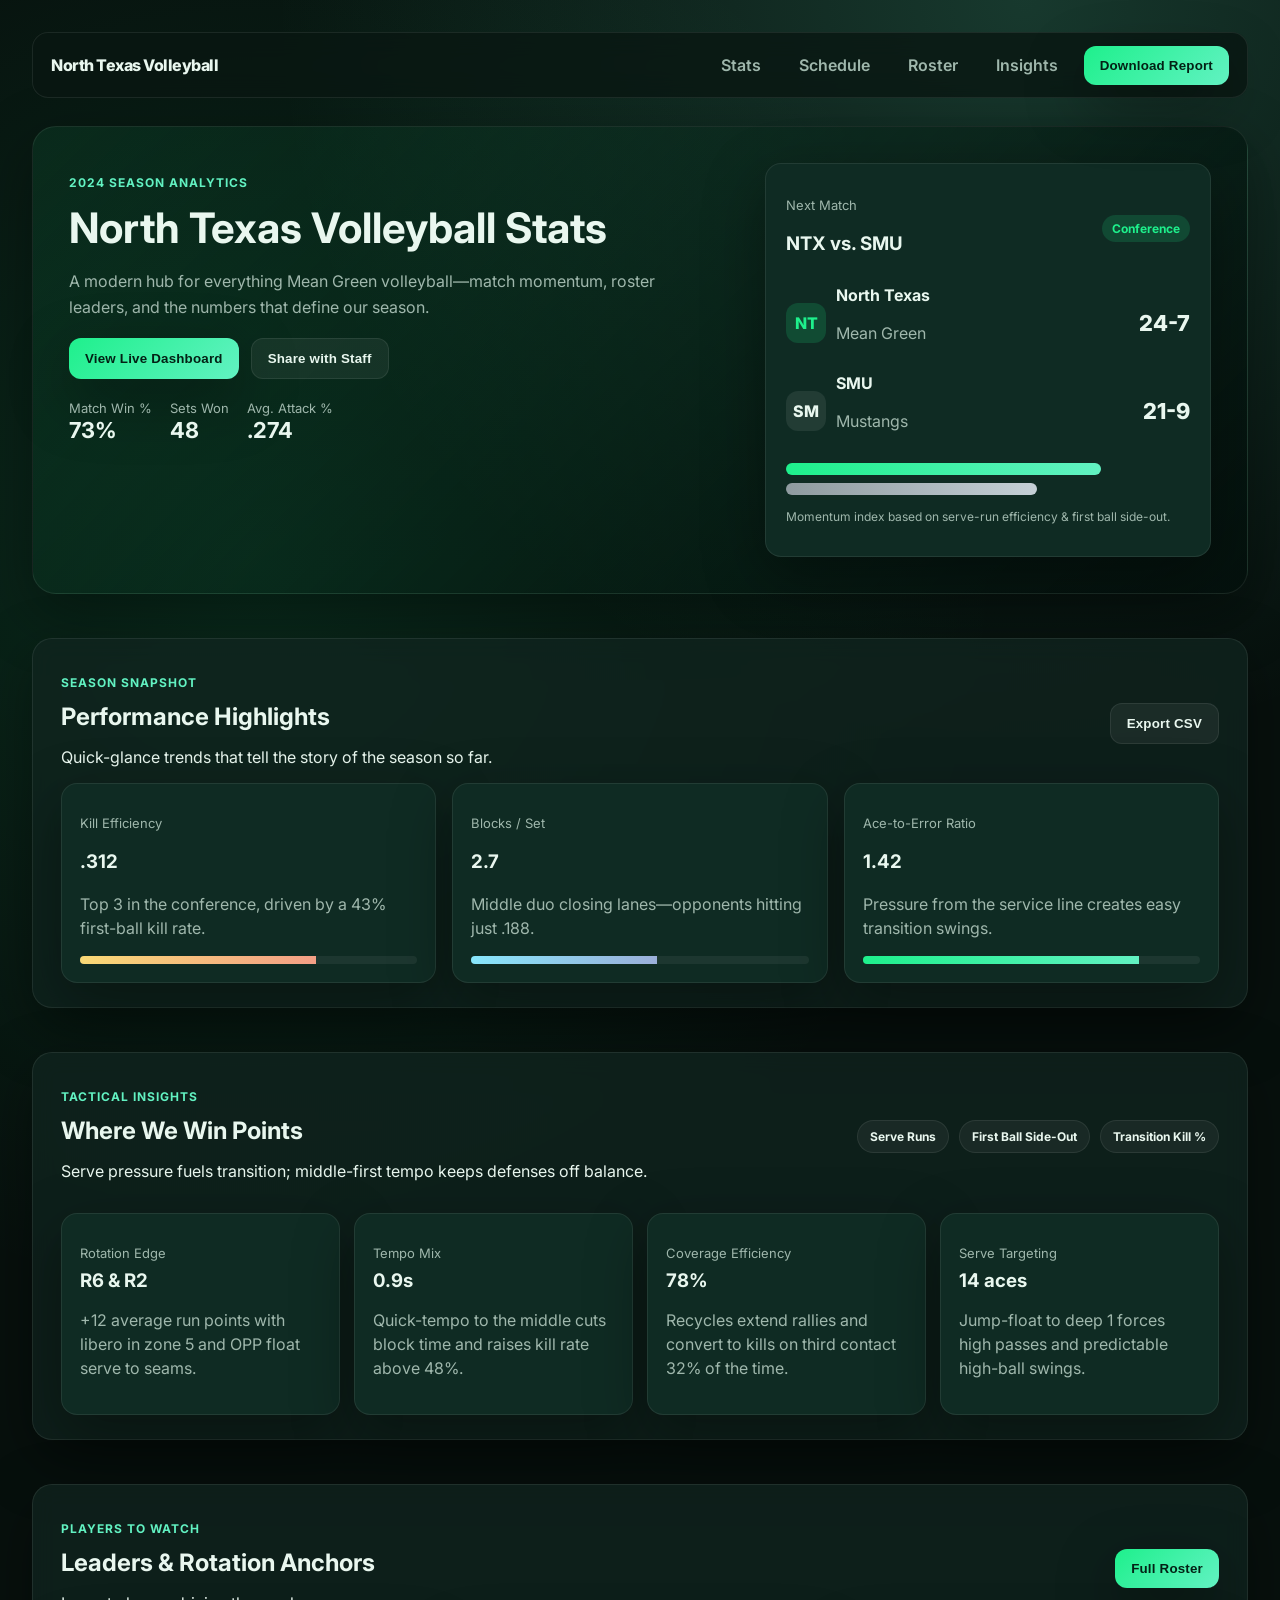
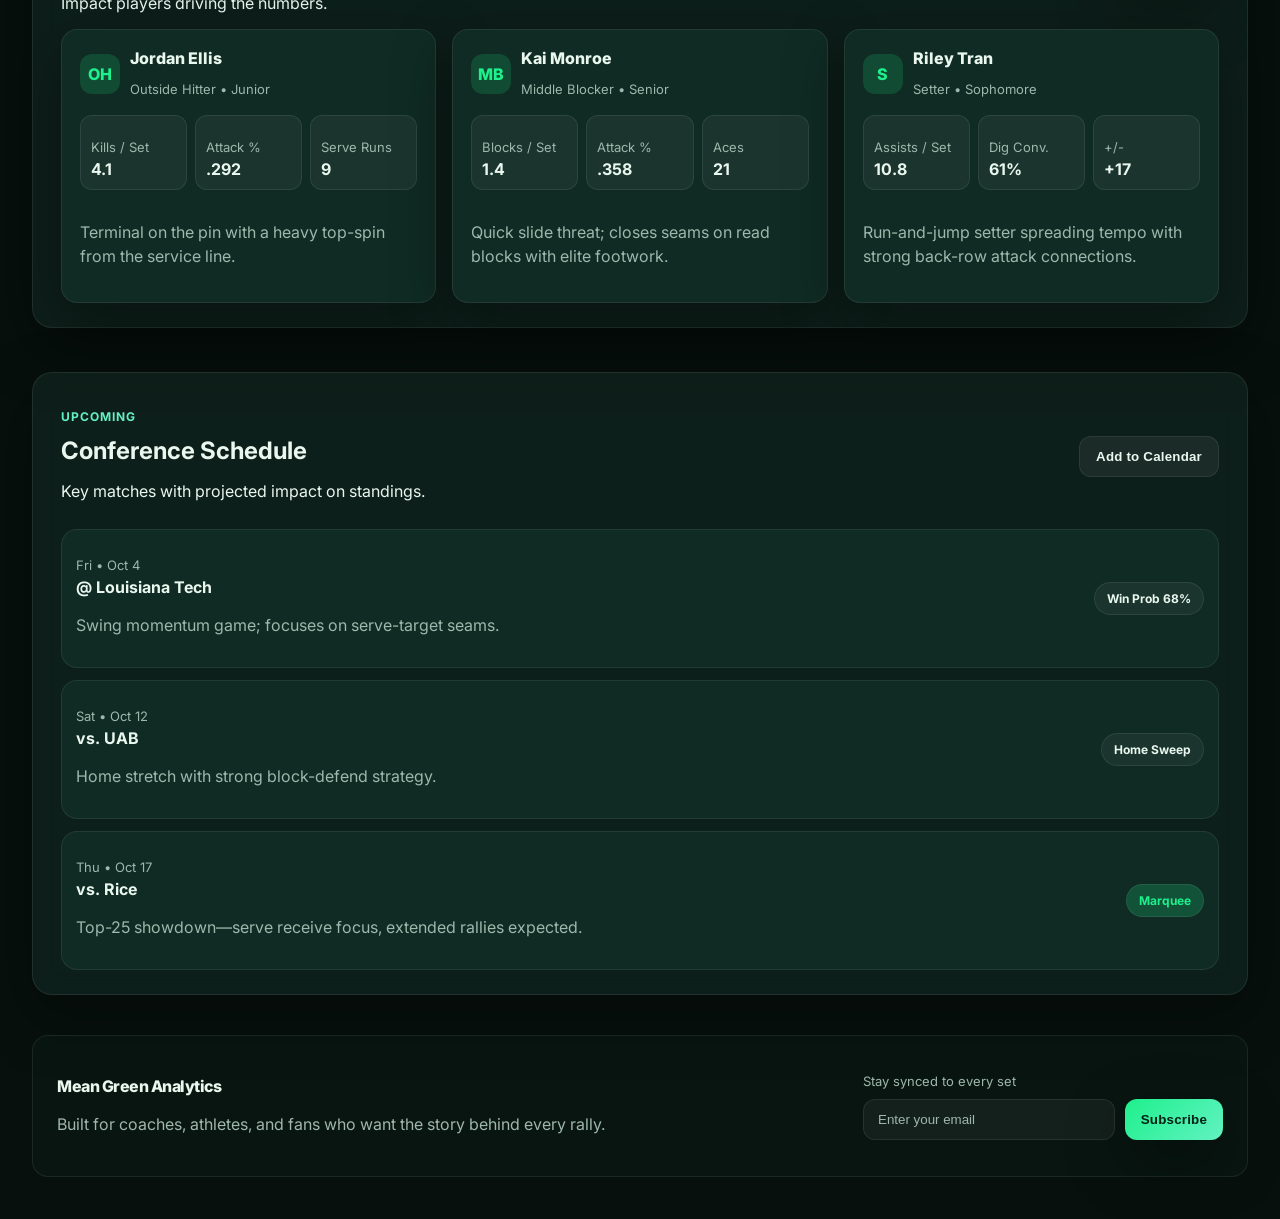
==== commit b8b89a7f: "Merge branch 'main' into codex/create-volleyball-landing-page-ui-h1qhku" ====
--- a/index.html
+++ b/index.html
@@ -3,222 +3,279 @@
 <head>
   <meta charset="UTF-8" />
   <meta name="viewport" content="width=device-width, initial-scale=1.0" />
-  <title>North Texas Club Volleyball Stats</title>
+  <title>North Texas Volleyball Stats</title>
   <link rel="preconnect" href="https://fonts.googleapis.com">
   <link rel="preconnect" href="https://fonts.gstatic.com" crossorigin>
-  <link href="https://fonts.googleapis.com/css2?family=Inter:wght@400;500;600;700&display=swap" rel="stylesheet">
+  <link href="https://fonts.googleapis.com/css2?family=Inter:wght@400;500;600;700;800&display=swap" rel="stylesheet">
   <link rel="stylesheet" href="styles.css" />
 </head>
 <body>
   <header class="site-header">
-    <div class="logo">NTX Club Stats</div>
+    <div class="logo">North Texas Volleyball</div>
     <nav class="nav">
-      <a href="#clubs">Clubs</a>
-      <a href="#players">Players</a>
-      <a href="#metrics">Metrics</a>
-      <button class="primary-btn">Download PDF</button>
+      <a href="#stats">Stats</a>
+      <a href="#schedule">Schedule</a>
+      <a href="#roster">Roster</a>
+      <a href="#insights">Insights</a>
+      <button class="primary-btn">Download Report</button>
     </nav>
   </header>
 
   <main>
     <section class="hero">
       <div class="hero__content">
-        <p class="eyebrow">Girls Junior Club • USAV North Texas</p>
-        <h1>Clean, clear stats for every club in North Texas.</h1>
-        <p class="lede">Built for club directors, coaches, and families who want simple, trustworthy numbers on rotations, serve pressure, and player impact—no college jargon, just the data that matters for club volleyball.</p>
+        <p class="eyebrow">2024 Season Analytics</p>
+        <h1>North Texas Volleyball Stats</h1>
+        <p class="lede">A modern hub for everything Mean Green volleyball—match momentum, roster leaders, and the numbers that define our season.</p>
         <div class="hero__actions">
-          <button class="primary-btn">View Club Report</button>
-          <button class="ghost-btn">Share Snapshot</button>
-        </div>
-        <div class="club-ticker" id="club-ticker" aria-live="polite"></div>
-      </div>
-      <div class="summary-card">
-        <div class="summary__row">
-          <div>
-            <p class="label">Rotation Side-Out</p>
-            <strong>64%</strong>
-            <p class="micro">Across 15U–18U datasets</p>
-          </div>
-          <div class="divider"></div>
-          <div>
-            <p class="label">Serve Pressure</p>
-            <strong>1.18</strong>
-            <p class="micro">Ace-to-error ratio</p>
-          </div>
-        </div>
-        <div class="summary__grid">
-          <div>
-            <p class="label">Dig Conversion</p>
-            <h3>42%</h3>
-            <p class="subtext">Transition kills from defensive digs.</p>
-          </div>
-          <div>
-            <p class="label">Passing Window</p>
-            <h3>2.38</h3>
-            <p class="subtext">Average serve-receive rating vs. top brackets.</p>
-          </div>
-          <div>
-            <p class="label">Tempo Wins</p>
-            <h3>0.92s</h3>
-            <p class="subtext">Ball-to-attack tempo on first-ball swings.</p>
-          </div>
-        </div>
-      </div>
-    </section>
-
-    <section id="clubs" class="section light">
-      <div class="section__header">
-        <div>
-          <p class="eyebrow">Club Snapshot</p>
-          <h2>North Texas clubs on rotation</h2>
-          <p class="lede">Cycling through names you know—tap into quick metrics without digging through spreadsheets.</p>
-        </div>
-        <div class="pill-group">
-          <span class="pill">15U–18U</span>
-          <span class="pill">USAV Region</span>
-          <span class="pill">Girls</span>
-        </div>
+          <button class="primary-btn">View Live Dashboard</button>
+          <button class="ghost-btn">Share with Staff</button>
+        </div>
+        <div class="hero__metrics">
+          <div>
+            <span class="label">Match Win %</span>
+            <strong>73%</strong>
+          </div>
+          <div>
+            <span class="label">Sets Won</span>
+            <strong>48</strong>
+          </div>
+          <div>
+            <span class="label">Avg. Attack %</span>
+            <strong>.274</strong>
+          </div>
+        </div>
+      </div>
+      <div class="hero__card">
+        <div class="card__header">
+          <div>
+            <p class="label">Next Match</p>
+            <h3>NTX vs. SMU</h3>
+          </div>
+          <span class="badge">Conference</span>
+        </div>
+        <div class="card__body">
+          <div class="score-row">
+            <div class="team">
+              <span class="avatar">NT</span>
+              <div>
+                <p class="team-name">North Texas</p>
+                <p class="subtext">Mean Green</p>
+              </div>
+            </div>
+            <p class="score">24-7</p>
+          </div>
+          <div class="score-row">
+            <div class="team">
+              <span class="avatar opponent">SM</span>
+              <div>
+                <p class="team-name">SMU</p>
+                <p class="subtext">Mustangs</p>
+              </div>
+            </div>
+            <p class="score">21-9</p>
+          </div>
+          <div class="chart">
+            <div class="bar" style="width: 78%"></div>
+            <div class="bar opponent" style="width: 62%"></div>
+          </div>
+          <p class="micro">Momentum index based on serve-run efficiency & first ball side-out.</p>
+        </div>
+      </div>
+    </section>
+
+    <section id="stats" class="section stats">
+      <div class="section__header">
+        <div>
+          <p class="eyebrow">Season Snapshot</p>
+          <h2>Performance Highlights</h2>
+          <p class="lede">Quick-glance trends that tell the story of the season so far.</p>
+        </div>
+        <button class="ghost-btn">Export CSV</button>
       </div>
       <div class="grid grid-3">
         <div class="tile">
-          <p class="label">Side-Out Efficiency</p>
-          <h3>0.71</h3>
-          <p class="subtext">Mean across high-leverage rotations for top brackets.</p>
+          <p class="label">Kill Efficiency</p>
+          <h3>.312</h3>
+          <p class="subtext">Top 3 in the conference, driven by a 43% first-ball kill rate.</p>
+          <div class="spark">
+            <div class="spark-bar" style="width: 70%"></div>
+          </div>
         </div>
         <div class="tile">
-          <p class="label">Serve-Run Length</p>
-          <h3>3.2 pts</h3>
-          <p class="subtext">Average consecutive points on primary server rotations.</p>
+          <p class="label">Blocks / Set</p>
+          <h3>2.7</h3>
+          <p class="subtext">Middle duo closing lanes—opponents hitting just .188.</p>
+          <div class="spark neutral">
+            <div class="spark-bar" style="width: 55%"></div>
+          </div>
         </div>
         <div class="tile">
-          <p class="label">Block Touches</p>
-          <h3>5.4 / set</h3>
-          <p class="subtext">Hands on high balls that convert to digs and kills.</p>
-        </div>
-      </div>
-    </section>
-
-    <section id="metrics" class="section">
-      <div class="section__header">
-        <div>
-          <p class="eyebrow">Simple dashboards</p>
-          <h2>Serve, side-out, and swing data at a glance</h2>
-          <p class="lede">Small multiples make it easy to compare club tendencies—no clutter, all signal.</p>
-        </div>
-        <button class="ghost-btn">Export CSV</button>
-      </div>
-      <div class="grid grid-3">
-        <div class="metric-card">
+          <p class="label">Ace-to-Error Ratio</p>
+          <h3>1.42</h3>
+          <p class="subtext">Pressure from the service line creates easy transition swings.</p>
+          <div class="spark success">
+            <div class="spark-bar" style="width: 82%"></div>
+          </div>
+        </div>
+      </div>
+    </section>
+
+    <section id="insights" class="section insights">
+      <div class="section__header">
+        <div>
+          <p class="eyebrow">Tactical Insights</p>
+          <h2>Where We Win Points</h2>
+          <p class="lede">Serve pressure fuels transition; middle-first tempo keeps defenses off balance.</p>
+        </div>
+        <div class="pill-group">
+          <span class="pill">Serve Runs</span>
+          <span class="pill">First Ball Side-Out</span>
+          <span class="pill">Transition Kill %</span>
+        </div>
+      </div>
+      <div class="insights__grid">
+        <div class="insight-card">
+          <p class="label">Rotation Edge</p>
+          <h3>R6 &amp; R2</h3>
+          <p class="subtext">+12 average run points with libero in zone 5 and OPP float serve to seams.</p>
+        </div>
+        <div class="insight-card">
+          <p class="label">Tempo Mix</p>
+          <h3>0.9s</h3>
+          <p class="subtext">Quick-tempo to the middle cuts block time and raises kill rate above 48%.</p>
+        </div>
+        <div class="insight-card">
+          <p class="label">Coverage Efficiency</p>
+          <h3>78%</h3>
+          <p class="subtext">Recycles extend rallies and convert to kills on third contact 32% of the time.</p>
+        </div>
+        <div class="insight-card">
           <p class="label">Serve Targeting</p>
-          <h3>Deep 1 / Short 5</h3>
-          <p class="subtext">Most effective patterns versus heavy outside offenses.</p>
-          <div class="bar-stack">
-            <span class="bar" style="width: 64%"></span>
-            <span class="bar soft" style="width: 32%"></span>
-          </div>
-        </div>
-        <div class="metric-card">
-          <p class="label">Transition Kill %</p>
-          <h3>38%</h3>
-          <p class="subtext">Kills from digs after serve or free ball.</p>
-          <div class="bar-stack">
-            <span class="bar" style="width: 52%"></span>
-            <span class="bar soft" style="width: 28%"></span>
-          </div>
-        </div>
-        <div class="metric-card">
-          <p class="label">First-Ball Kill</p>
-          <h3>46%</h3>
-          <p class="subtext">Attack points on perfect or good passes.</p>
-          <div class="bar-stack">
-            <span class="bar" style="width: 68%"></span>
-            <span class="bar soft" style="width: 18%"></span>
-          </div>
-        </div>
-      </div>
-    </section>
-
-    <section id="players" class="section light">
-      <div class="section__header">
-        <div>
-          <p class="eyebrow">Player Impact</p>
-          <h2>Club leaders driving the numbers</h2>
-          <p class="lede">Spotlight key contributors across setters, outsides, and middles.</p>
-        </div>
-        <button class="primary-btn">Full Player List</button>
+          <h3>14 aces</h3>
+          <p class="subtext">Jump-float to deep 1 forces high passes and predictable high-ball swings.</p>
+        </div>
+      </div>
+    </section>
+
+    <section id="roster" class="section roster">
+      <div class="section__header">
+        <div>
+          <p class="eyebrow">Players to Watch</p>
+          <h2>Leaders &amp; Rotation Anchors</h2>
+          <p class="lede">Impact players driving the numbers.</p>
+        </div>
+        <button class="primary-btn">Full Roster</button>
       </div>
       <div class="grid grid-3">
         <div class="player-card">
           <div class="player__header">
-            <span class="avatar">S</span>
-            <div>
-              <p class="player-name">Maya Lin</p>
-              <p class="label">Setter • 17U</p>
+            <span class="avatar">OH</span>
+            <div>
+              <p class="player-name">Jordan Ellis</p>
+              <p class="label">Outside Hitter • Junior</p>
             </div>
           </div>
           <div class="player__stats">
             <div>
-              <p class="label">Assists / Set</p>
-              <strong>10.1</strong>
-            </div>
-            <div>
-              <p class="label">Tempo</p>
-              <strong>0.90s</strong>
-            </div>
-            <div>
-              <p class="label">Run Length</p>
-              <strong>+8</strong>
-            </div>
-          </div>
-          <p class="subtext">Fast tempo with clean release keeps middles live every rotation.</p>
-        </div>
-        <div class="player-card">
-          <div class="player__header">
-            <span class="avatar">OH</span>
-            <div>
-              <p class="player-name">Avery Cole</p>
-              <p class="label">Outside • 16U</p>
-            </div>
-          </div>
-          <div class="player__stats">
-            <div>
               <p class="label">Kills / Set</p>
-              <strong>3.9</strong>
+              <strong>4.1</strong>
             </div>
             <div>
               <p class="label">Attack %</p>
-              <strong>.286</strong>
-            </div>
-            <div>
-              <p class="label">Passing</p>
-              <strong>2.45</strong>
-            </div>
-          </div>
-          <p class="subtext">Reliable six-rotation arm with serve-receive stability.</p>
+              <strong>.292</strong>
+            </div>
+            <div>
+              <p class="label">Serve Runs</p>
+              <strong>9</strong>
+            </div>
+          </div>
+          <p class="subtext">Terminal on the pin with a heavy top-spin from the service line.</p>
         </div>
         <div class="player-card">
           <div class="player__header">
             <span class="avatar">MB</span>
             <div>
-              <p class="player-name">Jordan Reyes</p>
-              <p class="label">Middle • 18U</p>
+              <p class="player-name">Kai Monroe</p>
+              <p class="label">Middle Blocker • Senior</p>
             </div>
           </div>
           <div class="player__stats">
             <div>
               <p class="label">Blocks / Set</p>
-              <strong>1.3</strong>
-            </div>
-            <div>
-              <p class="label">Slide Kill %</p>
-              <strong>52%</strong>
+              <strong>1.4</strong>
+            </div>
+            <div>
+              <p class="label">Attack %</p>
+              <strong>.358</strong>
             </div>
             <div>
               <p class="label">Aces</p>
-              <strong>26</strong>
-            </div>
-          </div>
-          <p class="subtext">Reads pin hitters early and adds pressure with a flat float serve.</p>
+              <strong>21</strong>
+            </div>
+          </div>
+          <p class="subtext">Quick slide threat; closes seams on read blocks with elite footwork.</p>
+        </div>
+        <div class="player-card">
+          <div class="player__header">
+            <span class="avatar">S</span>
+            <div>
+              <p class="player-name">Riley Tran</p>
+              <p class="label">Setter • Sophomore</p>
+            </div>
+          </div>
+          <div class="player__stats">
+            <div>
+              <p class="label">Assists / Set</p>
+              <strong>10.8</strong>
+            </div>
+            <div>
+              <p class="label">Dig Conv.</p>
+              <strong>61%</strong>
+            </div>
+            <div>
+              <p class="label">+/-</p>
+              <strong>+17</strong>
+            </div>
+          </div>
+          <p class="subtext">Run-and-jump setter spreading tempo with strong back-row attack connections.</p>
+        </div>
+      </div>
+    </section>
+
+    <section id="schedule" class="section schedule">
+      <div class="section__header">
+        <div>
+          <p class="eyebrow">Upcoming</p>
+          <h2>Conference Schedule</h2>
+          <p class="lede">Key matches with projected impact on standings.</p>
+        </div>
+        <button class="ghost-btn">Add to Calendar</button>
+      </div>
+      <div class="schedule__list">
+        <div class="schedule__item">
+          <div>
+            <p class="label">Fri • Oct 4</p>
+            <p class="match">@ Louisiana Tech</p>
+            <p class="subtext">Swing momentum game; focuses on serve-target seams.</p>
+          </div>
+          <span class="pill">Win Prob 68%</span>
+        </div>
+        <div class="schedule__item">
+          <div>
+            <p class="label">Sat • Oct 12</p>
+            <p class="match">vs. UAB</p>
+            <p class="subtext">Home stretch with strong block-defend strategy.</p>
+          </div>
+          <span class="pill">Home Sweep</span>
+        </div>
+        <div class="schedule__item">
+          <div>
+            <p class="label">Thu • Oct 17</p>
+            <p class="match">vs. Rice</p>
+            <p class="subtext">Top-25 showdown—serve receive focus, extended rallies expected.</p>
+          </div>
+          <span class="pill highlight">Marquee</span>
         </div>
       </div>
     </section>
@@ -226,43 +283,16 @@
 
   <footer class="footer">
     <div>
-      <p class="logo">North Texas Club Stats</p>
-      <p class="subtext">A clean, white-forward dashboard for the North Texas girls club scene.</p>
+      <p class="logo">Mean Green Analytics</p>
+      <p class="subtext">Built for coaches, athletes, and fans who want the story behind every rally.</p>
     </div>
     <div class="footer__cta">
-      <p class="label">Stay updated</p>
+      <p class="label">Stay synced to every set</p>
       <div class="input-group">
         <input type="email" placeholder="Enter your email" />
         <button class="primary-btn">Subscribe</button>
       </div>
     </div>
   </footer>
-
-  <script>
-    const clubs = [
-      "Madfrog Volleyball",
-      "Skyline Juniors",
-      "TAV North",
-      "Dallas Premier",
-      "Drive Nation Volleyball",
-      "Tejas Volleyball",
-      "Arete Athletics",
-      "Excel Volleyball Club",
-      "Frisco Flyers",
-      "Blocksport Volleyball",
-      "Instinct Volleyball"
-    ];
-
-    const ticker = document.getElementById('club-ticker');
-    let clubIndex = 0;
-
-    function cycleClubNames() {
-      ticker.textContent = `Featuring: ${clubs[clubIndex]}`;
-      clubIndex = (clubIndex + 1) % clubs.length;
-    }
-
-    cycleClubNames();
-    setInterval(cycleClubNames, 2500);
-  </script>
 </body>
 </html>
--- a/styles.css
+++ b/styles.css
@@ -1,143 +1,110 @@
 :root {
-  --bg: #ffffff;
-  --text: #0f172a;
-  --muted: #566177;
-  --border: #e5e7eb;
-  --accent: #1f7aeb;
-  --accent-soft: #e8f2ff;
-  --card: #f9fafb;
-  --shadow: 0 20px 60px rgba(15, 23, 42, 0.08);
-}
-
-* {
-  box-sizing: border-box;
+  --bg: #0c1a16;
+  --panel: rgba(16, 37, 31, 0.75);
+  --card: #0f2b23;
+  --accent: #1ef08c;
+  --accent-2: #62f2c2;
+  --text: #e9f7ef;
+  --muted: #9fb7ac;
+  --border: rgba(255, 255, 255, 0.08);
+  --shadow: 0 20px 60px rgba(0, 0, 0, 0.35);
+}
+
+* { box-sizing: border-box; }
+
+body {
   margin: 0;
-  padding: 0;
-}
-
-body {
   font-family: 'Inter', system-ui, -apple-system, sans-serif;
-  background: var(--bg);
+  background: radial-gradient(circle at 20% 20%, rgba(30, 240, 140, 0.12), transparent 30%),
+              radial-gradient(circle at 80% 0%, rgba(98, 242, 194, 0.18), transparent 25%),
+              #07100d;
   color: var(--text);
-  line-height: 1.6;
-  padding: 32px clamp(16px, 4vw, 48px);
-}
-
-a {
-  color: inherit;
-  text-decoration: none;
-}
+  min-height: 100vh;
+  padding: 32px;
+}
+
+a { color: inherit; text-decoration: none; }
 
 .site-header {
   display: flex;
   align-items: center;
   justify-content: space-between;
-  padding: 12px 0 20px;
-  border-bottom: 1px solid var(--border);
-  gap: 16px;
+  padding: 12px 18px;
+  border: 1px solid var(--border);
+  border-radius: 16px;
+  background: rgba(9, 23, 18, 0.8);
+  backdrop-filter: blur(12px);
+  position: sticky;
+  top: 12px;
+  z-index: 10;
 }
 
 .logo {
-  font-weight: 700;
-  font-size: 18px;
-  letter-spacing: 0.4px;
+  font-weight: 800;
+  letter-spacing: -0.5px;
 }
 
 .nav {
   display: flex;
   align-items: center;
   gap: 14px;
-  flex-wrap: wrap;
 }
 
 .nav a {
-  padding: 8px 12px;
-  border-radius: 10px;
+  padding: 10px 12px;
+  border-radius: 12px;
   transition: background 0.2s ease;
-}
-
-.nav a:hover {
-  background: var(--accent-soft);
-}
-
-main {
-  display: flex;
-  flex-direction: column;
-  gap: 64px;
+  color: var(--muted);
+  font-weight: 600;
+}
+
+.nav a:hover { background: rgba(255, 255, 255, 0.06); color: var(--text); }
+
+.primary-btn, .ghost-btn {
+  border: none;
+  cursor: pointer;
+  padding: 12px 16px;
+  border-radius: 12px;
+  font-weight: 700;
+  letter-spacing: 0.2px;
+}
+
+.primary-btn {
+  background: linear-gradient(135deg, var(--accent), var(--accent-2));
+  color: #032115;
+  box-shadow: var(--shadow);
+}
+
+.ghost-btn {
+  background: rgba(255, 255, 255, 0.06);
+  color: var(--text);
+  border: 1px solid var(--border);
 }
 
 .hero {
+  margin-top: 28px;
+  padding: 36px;
+  border-radius: 24px;
+  border: 1px solid var(--border);
+  background: linear-gradient(135deg, rgba(30, 240, 140, 0.08), rgba(4, 17, 13, 0.9));
   display: grid;
-  grid-template-columns: repeat(auto-fit, minmax(320px, 1fr));
-  align-items: center;
-  gap: 32px;
-  padding-top: 12px;
-}
-
-.hero__content h1 {
-  font-size: clamp(32px, 4vw, 42px);
-  line-height: 1.15;
-  margin-bottom: 12px;
-}
-
-.lede {
-  color: var(--muted);
-  max-width: 640px;
-}
-
-.eyebrow {
-  font-size: 13px;
-  text-transform: uppercase;
-  letter-spacing: 0.2em;
-  color: #7b8497;
-  margin-bottom: 12px;
-}
-
-.hero__actions {
-  margin: 20px 0 14px;
-  display: flex;
-  gap: 10px;
-  flex-wrap: wrap;
-}
-
-.primary-btn,
-.ghost-btn {
-  border: 1px solid var(--border);
-  background: var(--bg);
-  color: var(--text);
-  padding: 10px 16px;
-  border-radius: 12px;
-  font-weight: 600;
-  cursor: pointer;
-  transition: transform 0.2s ease, box-shadow 0.2s ease, background 0.2s ease;
-}
-
-.primary-btn {
-  background: var(--accent);
-  color: white;
-  border-color: var(--accent);
-}
-
-.primary-btn:hover,
-.ghost-btn:hover {
-  transform: translateY(-1px);
-  box-shadow: 0 10px 30px rgba(15, 23, 42, 0.08);
-}
-
-.club-ticker {
-  margin-top: 12px;
-  padding: 10px 12px;
-  border: 1px solid var(--border);
-  border-radius: 12px;
-  background: var(--accent-soft);
-  color: var(--text);
-  font-weight: 600;
-  min-height: 42px;
-  display: inline-flex;
-  align-items: center;
-}
-
-.summary-card {
+  grid-template-columns: 1.2fr 0.8fr;
+  gap: 28px;
+  box-shadow: var(--shadow);
+}
+
+.hero__content h1 { font-size: 42px; margin: 8px 0 12px; }
+.hero__content .lede { color: var(--muted); line-height: 1.6; max-width: 620px; }
+.hero__actions { display: flex; gap: 12px; margin: 18px 0; flex-wrap: wrap; }
+.eyebrow { text-transform: uppercase; letter-spacing: 1px; font-size: 12px; color: var(--accent-2); font-weight: 700; }
+.lede { font-size: 16px; }
+
+.hero__metrics { display: flex; gap: 18px; margin-top: 16px; }
+.hero__metrics strong { font-size: 22px; display: block; }
+.label { color: var(--muted); font-size: 13px; margin-bottom: 4px; }
+.subtext { color: var(--muted); line-height: 1.5; }
+
+.hero__card {
   background: var(--card);
   border: 1px solid var(--border);
   border-radius: 16px;
@@ -145,196 +112,96 @@
   box-shadow: var(--shadow);
 }
 
-.summary__row {
-  display: grid;
-  grid-template-columns: 1fr auto 1fr;
-  align-items: center;
-  gap: 16px;
-  padding-bottom: 18px;
-  border-bottom: 1px solid var(--border);
-}
-
-.divider {
-  width: 1px;
-  height: 100%;
-  background: var(--border);
-}
-
-.summary__grid {
-  display: grid;
-  grid-template-columns: repeat(auto-fit, minmax(160px, 1fr));
-  gap: 14px;
-  padding-top: 16px;
-}
-
-.section {
-  display: flex;
-  flex-direction: column;
-  gap: 20px;
-}
-
-.section.light {
-  background: #fefefe;
-  border: 1px solid var(--border);
-  border-radius: 18px;
-  padding: 24px;
-}
-
-.section__header {
-  display: flex;
-  align-items: flex-start;
-  justify-content: space-between;
-  gap: 14px;
-  flex-wrap: wrap;
-}
-
-.section__header h2 {
-  font-size: 26px;
-  margin-bottom: 6px;
-}
-
-.grid {
-  display: grid;
-  gap: 16px;
-}
-
-.grid-3 {
-  grid-template-columns: repeat(auto-fit, minmax(240px, 1fr));
-}
-
-.tile,
-.metric-card,
-.player-card {
-  background: white;
-  border: 1px solid var(--border);
-  border-radius: 14px;
-  padding: 16px;
-  box-shadow: 0 8px 24px rgba(15, 23, 42, 0.05);
-}
-
-.label {
-  text-transform: uppercase;
-  letter-spacing: 0.08em;
+.card__header { display: flex; justify-content: space-between; align-items: center; margin-bottom: 12px; }
+.badge {
+  padding: 6px 10px;
+  border-radius: 999px;
+  background: rgba(30, 240, 140, 0.15);
+  color: var(--accent);
+  font-weight: 700;
   font-size: 12px;
-  color: #6b7280;
-  margin-bottom: 6px;
-}
-
-.subtext {
-  color: var(--muted);
-  font-size: 14px;
-  margin-top: 6px;
-}
-
-.micro {
-  color: #94a3b8;
-  font-size: 12px;
-  margin-top: 4px;
-}
-
-.pill-group {
-  display: flex;
-  gap: 8px;
-  flex-wrap: wrap;
-}
-
-.pill {
-  padding: 8px 12px;
-  border-radius: 12px;
-  background: var(--accent-soft);
-  color: var(--text);
-  font-weight: 600;
-  border: 1px solid var(--border);
-}
-
-.metric-card .bar-stack {
-  margin-top: 12px;
-  display: flex;
-  gap: 6px;
-}
-
-.bar-stack .bar {
-  height: 8px;
-  border-radius: 999px;
-  background: var(--accent);
-  display: inline-block;
-}
-
-.bar-stack .bar.soft {
-  background: #cbd5e1;
-}
-
-.player-card {
-  display: flex;
-  flex-direction: column;
-  gap: 10px;
-}
-
-.player__header {
-  display: flex;
-  align-items: center;
-  gap: 10px;
-}
-
+}
+
+.score-row { display: flex; align-items: center; justify-content: space-between; margin: 12px 0; }
+.team { display: flex; align-items: center; gap: 10px; }
 .avatar {
   width: 40px;
   height: 40px;
   border-radius: 12px;
-  background: var(--accent-soft);
-  color: var(--text);
-  font-weight: 700;
   display: grid;
   place-items: center;
-}
-
-.player-name {
-  font-weight: 700;
-}
-
-.player__stats {
-  display: grid;
-  grid-template-columns: repeat(3, 1fr);
-  gap: 10px;
-}
-
-.footer {
-  margin-top: 32px;
-  padding: 24px 0;
-  display: flex;
-  align-items: flex-start;
-  justify-content: space-between;
-  gap: 16px;
-  flex-wrap: wrap;
-  border-top: 1px solid var(--border);
-}
-
-.input-group {
-  display: flex;
-  gap: 10px;
-}
-
-input[type="email"] {
-  border: 1px solid var(--border);
-  border-radius: 12px;
-  padding: 10px 12px;
-  min-width: 220px;
-}
-
-@media (max-width: 720px) {
-  body {
-    padding: 20px 16px 32px;
-  }
-
-  .summary__row {
-    grid-template-columns: 1fr;
-    gap: 10px;
-  }
-
-  .divider {
-    display: none;
-  }
-
-  .player__stats {
-    grid-template-columns: repeat(auto-fit, minmax(120px, 1fr));
-  }
-}
+  font-weight: 800;
+  background: rgba(30, 240, 140, 0.16);
+  color: var(--accent);
+}
+.avatar.opponent { background: rgba(255, 255, 255, 0.08); color: var(--text); }
+.team-name { font-weight: 700; margin: 0; }
+.score { font-size: 22px; font-weight: 800; }
+.chart { display: grid; gap: 8px; margin: 14px 0; }
+.bar { height: 12px; border-radius: 999px; background: linear-gradient(90deg, var(--accent), var(--accent-2)); }
+.bar.opponent { background: linear-gradient(90deg, #8f9ba0, #c5d0d6); }
+.micro { color: var(--muted); font-size: 12px; }
+
+.section { margin-top: 44px; border: 1px solid var(--border); border-radius: 20px; padding: 24px 28px; background: var(--panel); backdrop-filter: blur(12px); box-shadow: var(--shadow); }
+.section__header { display: flex; align-items: center; justify-content: space-between; gap: 16px; flex-wrap: wrap; }
+.section__header h2 { margin: 6px 0; }
+
+.grid { display: grid; gap: 16px; }
+.grid-3 { grid-template-columns: repeat(auto-fit, minmax(240px, 1fr)); }
+
+.tile, .player-card, .insight-card {
+  background: var(--card);
+  border: 1px solid var(--border);
+  border-radius: 16px;
+  padding: 18px;
+  box-shadow: var(--shadow);
+}
+
+.spark { margin-top: 12px; height: 8px; background: rgba(255, 255, 255, 0.06); border-radius: 999px; overflow: hidden; }
+.spark-bar { height: 100%; background: linear-gradient(90deg, #f9d976, #f39f86); }
+.spark.neutral .spark-bar { background: linear-gradient(90deg, #87e6fb, #9bafd9); }
+.spark.success .spark-bar { background: linear-gradient(90deg, var(--accent), var(--accent-2)); }
+
+.insights__grid { display: grid; grid-template-columns: repeat(auto-fit, minmax(220px, 1fr)); gap: 14px; margin-top: 16px; }
+.insight-card h3 { margin: 8px 0 6px; }
+.pill-group { display: flex; gap: 10px; flex-wrap: wrap; }
+.pill { padding: 8px 12px; border-radius: 999px; border: 1px solid var(--border); background: rgba(255,255,255,0.05); color: var(--text); font-weight: 700; font-size: 12px; }
+
+.player-card { display: grid; gap: 14px; }
+.player__header { display: flex; align-items: center; gap: 10px; }
+.player-name { margin: 0; font-weight: 800; }
+.player__stats { display: grid; grid-template-columns: repeat(3, minmax(0, 1fr)); gap: 8px; }
+.player__stats div { background: rgba(255, 255, 255, 0.05); padding: 10px; border-radius: 12px; border: 1px solid var(--border); }
+
+.schedule__list { display: grid; gap: 12px; margin-top: 12px; }
+.schedule__item { display: flex; justify-content: space-between; align-items: center; padding: 14px; border-radius: 16px; border: 1px solid var(--border); background: var(--card); }
+.match { margin: 4px 0 2px; font-weight: 700; }
+.pill.highlight { background: rgba(30, 240, 140, 0.2); color: var(--accent); }
+
+.footer { margin: 40px 0 10px; padding: 24px; border-radius: 16px; border: 1px solid var(--border); background: rgba(9, 23, 18, 0.85); display: flex; justify-content: space-between; gap: 16px; flex-wrap: wrap; }
+.footer__cta { max-width: 360px; width: 100%; }
+.input-group { display: flex; gap: 10px; margin-top: 10px; }
+input {
+  flex: 1;
+  padding: 12px 14px;
+  border-radius: 12px;
+  border: 1px solid var(--border);
+  background: rgba(255, 255, 255, 0.05);
+  color: var(--text);
+}
+input::placeholder { color: var(--muted); }
+
+@media (max-width: 900px) {
+  body { padding: 18px; }
+  .hero { grid-template-columns: 1fr; }
+  .hero__content h1 { font-size: 34px; }
+  .hero__metrics { flex-wrap: wrap; }
+}
+
+@media (max-width: 600px) {
+  .site-header { flex-direction: column; align-items: flex-start; gap: 12px; position: static; }
+  .nav { flex-wrap: wrap; justify-content: space-between; width: 100%; }
+  .section { padding: 18px; }
+  .player__stats { grid-template-columns: repeat(auto-fit, minmax(100px, 1fr)); }
+  .schedule__item { align-items: flex-start; }
+}
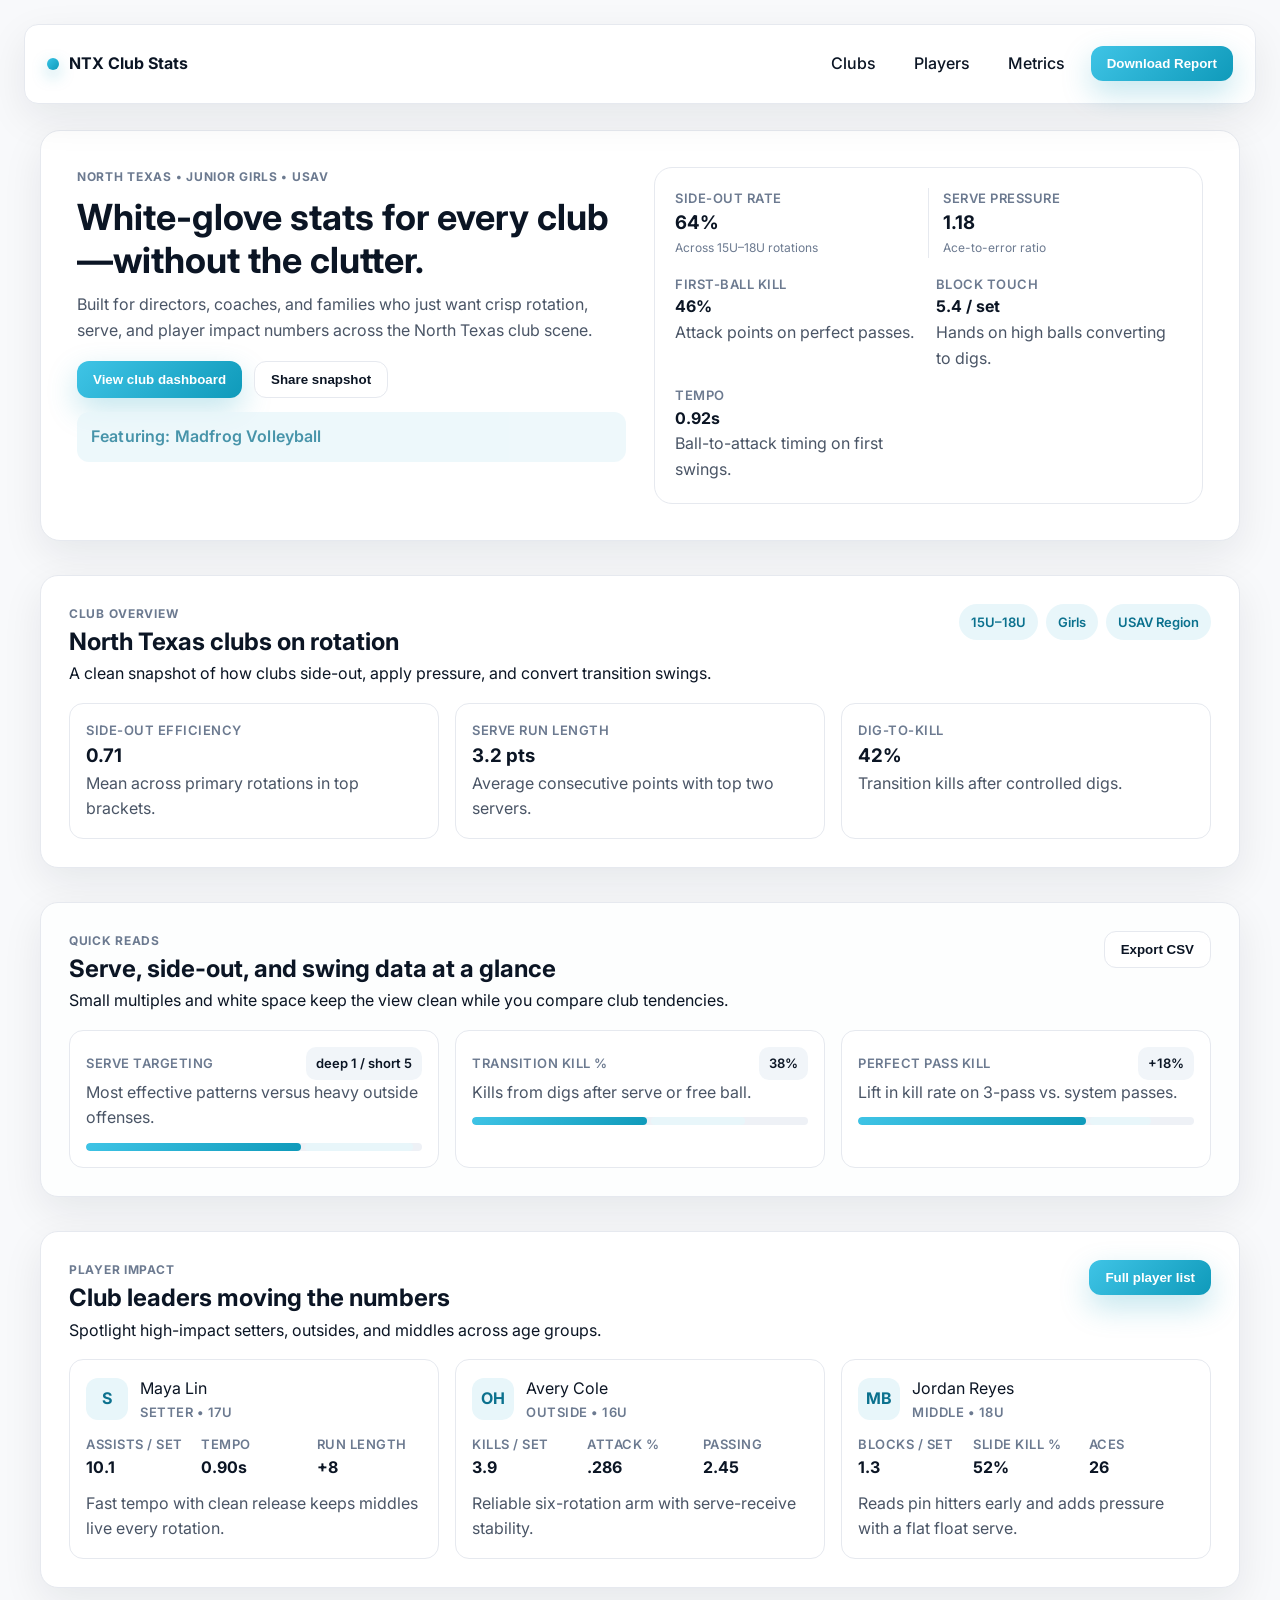
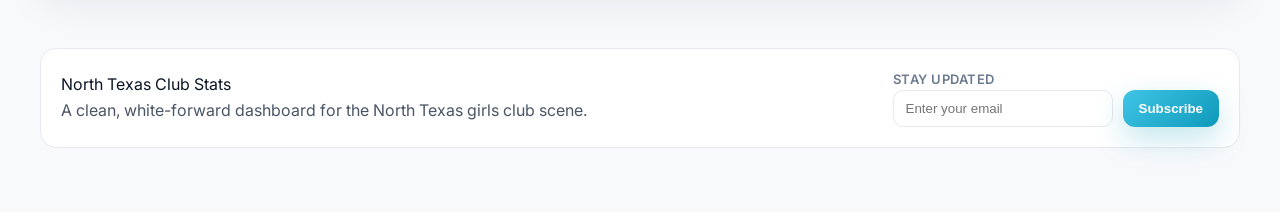
==== commit b993d898: "Refresh NTX club stats landing page" ====
--- a/index.html
+++ b/index.html
@@ -3,296 +3,279 @@
 <head>
   <meta charset="UTF-8" />
   <meta name="viewport" content="width=device-width, initial-scale=1.0" />
-  <title>North Texas Volleyball Stats</title>
+  <title>North Texas Club Volleyball Stats</title>
   <link rel="preconnect" href="https://fonts.googleapis.com">
   <link rel="preconnect" href="https://fonts.gstatic.com" crossorigin>
-  <link href="https://fonts.googleapis.com/css2?family=Inter:wght@400;500;600;700;800&display=swap" rel="stylesheet">
+  <link href="https://fonts.googleapis.com/css2?family=Inter:wght@400;500;600;700&display=swap" rel="stylesheet">
   <link rel="stylesheet" href="styles.css" />
 </head>
 <body>
   <header class="site-header">
-    <div class="logo">North Texas Volleyball</div>
+    <div class="brand">
+      <span class="brand__dot"></span>
+      <span class="brand__name">NTX Club Stats</span>
+    </div>
     <nav class="nav">
-      <a href="#stats">Stats</a>
-      <a href="#schedule">Schedule</a>
-      <a href="#roster">Roster</a>
-      <a href="#insights">Insights</a>
-      <button class="primary-btn">Download Report</button>
+      <a href="#clubs">Clubs</a>
+      <a href="#players">Players</a>
+      <a href="#metrics">Metrics</a>
+      <button class="primary">Download Report</button>
     </nav>
   </header>
 
   <main>
     <section class="hero">
       <div class="hero__content">
-        <p class="eyebrow">2024 Season Analytics</p>
-        <h1>North Texas Volleyball Stats</h1>
-        <p class="lede">A modern hub for everything Mean Green volleyball—match momentum, roster leaders, and the numbers that define our season.</p>
-        <div class="hero__actions">
-          <button class="primary-btn">View Live Dashboard</button>
-          <button class="ghost-btn">Share with Staff</button>
-        </div>
-        <div class="hero__metrics">
-          <div>
-            <span class="label">Match Win %</span>
-            <strong>73%</strong>
-          </div>
-          <div>
-            <span class="label">Sets Won</span>
-            <strong>48</strong>
-          </div>
-          <div>
-            <span class="label">Avg. Attack %</span>
-            <strong>.274</strong>
-          </div>
-        </div>
-      </div>
-      <div class="hero__card">
-        <div class="card__header">
-          <div>
-            <p class="label">Next Match</p>
-            <h3>NTX vs. SMU</h3>
-          </div>
-          <span class="badge">Conference</span>
-        </div>
-        <div class="card__body">
-          <div class="score-row">
-            <div class="team">
-              <span class="avatar">NT</span>
-              <div>
-                <p class="team-name">North Texas</p>
-                <p class="subtext">Mean Green</p>
-              </div>
-            </div>
-            <p class="score">24-7</p>
-          </div>
-          <div class="score-row">
-            <div class="team">
-              <span class="avatar opponent">SM</span>
-              <div>
-                <p class="team-name">SMU</p>
-                <p class="subtext">Mustangs</p>
-              </div>
-            </div>
-            <p class="score">21-9</p>
-          </div>
-          <div class="chart">
-            <div class="bar" style="width: 78%"></div>
-            <div class="bar opponent" style="width: 62%"></div>
-          </div>
-          <p class="micro">Momentum index based on serve-run efficiency & first ball side-out.</p>
-        </div>
-      </div>
-    </section>
-
-    <section id="stats" class="section stats">
+        <p class="eyebrow">North Texas • Junior Girls • USAV</p>
+        <h1>White-glove stats for every club—without the clutter.</h1>
+        <p class="lede">Built for directors, coaches, and families who just want crisp rotation, serve, and player impact numbers across the North Texas club scene.</p>
+        <div class="actions">
+          <button class="primary">View club dashboard</button>
+          <button class="ghost">Share snapshot</button>
+        </div>
+        <div class="ticker" id="club-ticker" aria-live="polite"></div>
+      </div>
+      <div class="panel">
+        <div class="panel__row">
+          <div>
+            <p class="label">Side-out rate</p>
+            <h3>64%</h3>
+            <p class="micro">Across 15U–18U rotations</p>
+          </div>
+          <div class="divider"></div>
+          <div>
+            <p class="label">Serve pressure</p>
+            <h3>1.18</h3>
+            <p class="micro">Ace-to-error ratio</p>
+          </div>
+        </div>
+        <div class="panel__grid">
+          <div>
+            <p class="label">First-ball kill</p>
+            <strong>46%</strong>
+            <p class="subtext">Attack points on perfect passes.</p>
+          </div>
+          <div>
+            <p class="label">Block touch</p>
+            <strong>5.4 / set</strong>
+            <p class="subtext">Hands on high balls converting to digs.</p>
+          </div>
+          <div>
+            <p class="label">Tempo</p>
+            <strong>0.92s</strong>
+            <p class="subtext">Ball-to-attack timing on first swings.</p>
+          </div>
+        </div>
+      </div>
+    </section>
+
+    <section id="clubs" class="section">
       <div class="section__header">
         <div>
-          <p class="eyebrow">Season Snapshot</p>
-          <h2>Performance Highlights</h2>
-          <p class="lede">Quick-glance trends that tell the story of the season so far.</p>
-        </div>
-        <button class="ghost-btn">Export CSV</button>
+          <p class="eyebrow">Club overview</p>
+          <h2>North Texas clubs on rotation</h2>
+          <p class="lede">A clean snapshot of how clubs side-out, apply pressure, and convert transition swings.</p>
+        </div>
+        <div class="pills">
+          <span class="pill">15U–18U</span>
+          <span class="pill">Girls</span>
+          <span class="pill">USAV Region</span>
+        </div>
       </div>
       <div class="grid grid-3">
-        <div class="tile">
-          <p class="label">Kill Efficiency</p>
-          <h3>.312</h3>
-          <p class="subtext">Top 3 in the conference, driven by a 43% first-ball kill rate.</p>
-          <div class="spark">
-            <div class="spark-bar" style="width: 70%"></div>
-          </div>
-        </div>
-        <div class="tile">
-          <p class="label">Blocks / Set</p>
-          <h3>2.7</h3>
-          <p class="subtext">Middle duo closing lanes—opponents hitting just .188.</p>
-          <div class="spark neutral">
-            <div class="spark-bar" style="width: 55%"></div>
-          </div>
-        </div>
-        <div class="tile">
-          <p class="label">Ace-to-Error Ratio</p>
-          <h3>1.42</h3>
-          <p class="subtext">Pressure from the service line creates easy transition swings.</p>
-          <div class="spark success">
-            <div class="spark-bar" style="width: 82%"></div>
-          </div>
-        </div>
-      </div>
-    </section>
-
-    <section id="insights" class="section insights">
+        <article class="card">
+          <p class="label">Side-out efficiency</p>
+          <h3>0.71</h3>
+          <p class="subtext">Mean across primary rotations in top brackets.</p>
+        </article>
+        <article class="card">
+          <p class="label">Serve run length</p>
+          <h3>3.2 pts</h3>
+          <p class="subtext">Average consecutive points with top two servers.</p>
+        </article>
+        <article class="card">
+          <p class="label">Dig-to-kill</p>
+          <h3>42%</h3>
+          <p class="subtext">Transition kills after controlled digs.</p>
+        </article>
+      </div>
+    </section>
+
+    <section id="metrics" class="section section--muted">
       <div class="section__header">
         <div>
-          <p class="eyebrow">Tactical Insights</p>
-          <h2>Where We Win Points</h2>
-          <p class="lede">Serve pressure fuels transition; middle-first tempo keeps defenses off balance.</p>
-        </div>
-        <div class="pill-group">
-          <span class="pill">Serve Runs</span>
-          <span class="pill">First Ball Side-Out</span>
-          <span class="pill">Transition Kill %</span>
-        </div>
-      </div>
-      <div class="insights__grid">
-        <div class="insight-card">
-          <p class="label">Rotation Edge</p>
-          <h3>R6 &amp; R2</h3>
-          <p class="subtext">+12 average run points with libero in zone 5 and OPP float serve to seams.</p>
-        </div>
-        <div class="insight-card">
-          <p class="label">Tempo Mix</p>
-          <h3>0.9s</h3>
-          <p class="subtext">Quick-tempo to the middle cuts block time and raises kill rate above 48%.</p>
-        </div>
-        <div class="insight-card">
-          <p class="label">Coverage Efficiency</p>
-          <h3>78%</h3>
-          <p class="subtext">Recycles extend rallies and convert to kills on third contact 32% of the time.</p>
-        </div>
-        <div class="insight-card">
-          <p class="label">Serve Targeting</p>
-          <h3>14 aces</h3>
-          <p class="subtext">Jump-float to deep 1 forces high passes and predictable high-ball swings.</p>
-        </div>
-      </div>
-    </section>
-
-    <section id="roster" class="section roster">
+          <p class="eyebrow">Quick reads</p>
+          <h2>Serve, side-out, and swing data at a glance</h2>
+          <p class="lede">Small multiples and white space keep the view clean while you compare club tendencies.</p>
+        </div>
+        <button class="ghost">Export CSV</button>
+      </div>
+      <div class="grid grid-3">
+        <article class="metric">
+          <div class="metric__head">
+            <p class="label">Serve targeting</p>
+            <span class="chip">deep 1 / short 5</span>
+          </div>
+          <p class="subtext">Most effective patterns versus heavy outside offenses.</p>
+          <div class="bar">
+            <span style="width: 64%"></span>
+            <span class="bar--soft" style="width: 32%"></span>
+          </div>
+        </article>
+        <article class="metric">
+          <div class="metric__head">
+            <p class="label">Transition kill %</p>
+            <span class="chip">38%</span>
+          </div>
+          <p class="subtext">Kills from digs after serve or free ball.</p>
+          <div class="bar">
+            <span style="width: 52%"></span>
+            <span class="bar--soft" style="width: 28%"></span>
+          </div>
+        </article>
+        <article class="metric">
+          <div class="metric__head">
+            <p class="label">Perfect pass kill</p>
+            <span class="chip">+18%</span>
+          </div>
+          <p class="subtext">Lift in kill rate on 3-pass vs. system passes.</p>
+          <div class="bar">
+            <span style="width: 68%"></span>
+            <span class="bar--soft" style="width: 18%"></span>
+          </div>
+        </article>
+      </div>
+    </section>
+
+    <section id="players" class="section">
       <div class="section__header">
         <div>
-          <p class="eyebrow">Players to Watch</p>
-          <h2>Leaders &amp; Rotation Anchors</h2>
-          <p class="lede">Impact players driving the numbers.</p>
-        </div>
-        <button class="primary-btn">Full Roster</button>
+          <p class="eyebrow">Player impact</p>
+          <h2>Club leaders moving the numbers</h2>
+          <p class="lede">Spotlight high-impact setters, outsides, and middles across age groups.</p>
+        </div>
+        <button class="primary">Full player list</button>
       </div>
       <div class="grid grid-3">
-        <div class="player-card">
-          <div class="player__header">
+        <article class="person">
+          <div class="person__head">
+            <span class="avatar">S</span>
+            <div>
+              <p class="name">Maya Lin</p>
+              <p class="label">Setter • 17U</p>
+            </div>
+          </div>
+          <div class="person__metrics">
+            <div>
+              <p class="label">Assists / set</p>
+              <strong>10.1</strong>
+            </div>
+            <div>
+              <p class="label">Tempo</p>
+              <strong>0.90s</strong>
+            </div>
+            <div>
+              <p class="label">Run length</p>
+              <strong>+8</strong>
+            </div>
+          </div>
+          <p class="subtext">Fast tempo with clean release keeps middles live every rotation.</p>
+        </article>
+        <article class="person">
+          <div class="person__head">
             <span class="avatar">OH</span>
             <div>
-              <p class="player-name">Jordan Ellis</p>
-              <p class="label">Outside Hitter • Junior</p>
-            </div>
-          </div>
-          <div class="player__stats">
-            <div>
-              <p class="label">Kills / Set</p>
-              <strong>4.1</strong>
+              <p class="name">Avery Cole</p>
+              <p class="label">Outside • 16U</p>
+            </div>
+          </div>
+          <div class="person__metrics">
+            <div>
+              <p class="label">Kills / set</p>
+              <strong>3.9</strong>
             </div>
             <div>
               <p class="label">Attack %</p>
-              <strong>.292</strong>
-            </div>
-            <div>
-              <p class="label">Serve Runs</p>
-              <strong>9</strong>
-            </div>
-          </div>
-          <p class="subtext">Terminal on the pin with a heavy top-spin from the service line.</p>
-        </div>
-        <div class="player-card">
-          <div class="player__header">
+              <strong>.286</strong>
+            </div>
+            <div>
+              <p class="label">Passing</p>
+              <strong>2.45</strong>
+            </div>
+          </div>
+          <p class="subtext">Reliable six-rotation arm with serve-receive stability.</p>
+        </article>
+        <article class="person">
+          <div class="person__head">
             <span class="avatar">MB</span>
             <div>
-              <p class="player-name">Kai Monroe</p>
-              <p class="label">Middle Blocker • Senior</p>
-            </div>
-          </div>
-          <div class="player__stats">
-            <div>
-              <p class="label">Blocks / Set</p>
-              <strong>1.4</strong>
-            </div>
-            <div>
-              <p class="label">Attack %</p>
-              <strong>.358</strong>
+              <p class="name">Jordan Reyes</p>
+              <p class="label">Middle • 18U</p>
+            </div>
+          </div>
+          <div class="person__metrics">
+            <div>
+              <p class="label">Blocks / set</p>
+              <strong>1.3</strong>
+            </div>
+            <div>
+              <p class="label">Slide kill %</p>
+              <strong>52%</strong>
             </div>
             <div>
               <p class="label">Aces</p>
-              <strong>21</strong>
-            </div>
-          </div>
-          <p class="subtext">Quick slide threat; closes seams on read blocks with elite footwork.</p>
-        </div>
-        <div class="player-card">
-          <div class="player__header">
-            <span class="avatar">S</span>
-            <div>
-              <p class="player-name">Riley Tran</p>
-              <p class="label">Setter • Sophomore</p>
-            </div>
-          </div>
-          <div class="player__stats">
-            <div>
-              <p class="label">Assists / Set</p>
-              <strong>10.8</strong>
-            </div>
-            <div>
-              <p class="label">Dig Conv.</p>
-              <strong>61%</strong>
-            </div>
-            <div>
-              <p class="label">+/-</p>
-              <strong>+17</strong>
-            </div>
-          </div>
-          <p class="subtext">Run-and-jump setter spreading tempo with strong back-row attack connections.</p>
-        </div>
-      </div>
-    </section>
-
-    <section id="schedule" class="section schedule">
-      <div class="section__header">
-        <div>
-          <p class="eyebrow">Upcoming</p>
-          <h2>Conference Schedule</h2>
-          <p class="lede">Key matches with projected impact on standings.</p>
-        </div>
-        <button class="ghost-btn">Add to Calendar</button>
-      </div>
-      <div class="schedule__list">
-        <div class="schedule__item">
-          <div>
-            <p class="label">Fri • Oct 4</p>
-            <p class="match">@ Louisiana Tech</p>
-            <p class="subtext">Swing momentum game; focuses on serve-target seams.</p>
-          </div>
-          <span class="pill">Win Prob 68%</span>
-        </div>
-        <div class="schedule__item">
-          <div>
-            <p class="label">Sat • Oct 12</p>
-            <p class="match">vs. UAB</p>
-            <p class="subtext">Home stretch with strong block-defend strategy.</p>
-          </div>
-          <span class="pill">Home Sweep</span>
-        </div>
-        <div class="schedule__item">
-          <div>
-            <p class="label">Thu • Oct 17</p>
-            <p class="match">vs. Rice</p>
-            <p class="subtext">Top-25 showdown—serve receive focus, extended rallies expected.</p>
-          </div>
-          <span class="pill highlight">Marquee</span>
-        </div>
+              <strong>26</strong>
+            </div>
+          </div>
+          <p class="subtext">Reads pin hitters early and adds pressure with a flat float serve.</p>
+        </article>
       </div>
     </section>
   </main>
 
   <footer class="footer">
     <div>
-      <p class="logo">Mean Green Analytics</p>
-      <p class="subtext">Built for coaches, athletes, and fans who want the story behind every rally.</p>
+      <p class="brand__name">North Texas Club Stats</p>
+      <p class="subtext">A clean, white-forward dashboard for the North Texas girls club scene.</p>
     </div>
     <div class="footer__cta">
-      <p class="label">Stay synced to every set</p>
+      <p class="label">Stay updated</p>
       <div class="input-group">
         <input type="email" placeholder="Enter your email" />
-        <button class="primary-btn">Subscribe</button>
+        <button class="primary">Subscribe</button>
       </div>
     </div>
   </footer>
+
+  <script>
+    const clubs = [
+      "Madfrog Volleyball",
+      "Skyline Juniors",
+      "TAV North",
+      "Dallas Premier",
+      "Drive Nation Volleyball",
+      "Tejas Volleyball",
+      "Arete Athletics",
+      "Excel Volleyball Club",
+      "Frisco Flyers",
+      "Blocksport Volleyball",
+      "Instinct Volleyball"
+    ];
+
+    const ticker = document.getElementById('club-ticker');
+    let clubIndex = 0;
+
+    function cycleClubNames() {
+      ticker.textContent = `Featuring: ${clubs[clubIndex]}`;
+      ticker.classList.remove('ticker--fade');
+      requestAnimationFrame(() => {
+        ticker.classList.add('ticker--fade');
+      });
+      clubIndex = (clubIndex + 1) % clubs.length;
+    }
+
+    cycleClubNames();
+    setInterval(cycleClubNames, 2400);
+  </script>
 </body>
 </html>
--- a/styles.css
+++ b/styles.css
@@ -1,27 +1,29 @@
 :root {
-  --bg: #0c1a16;
-  --panel: rgba(16, 37, 31, 0.75);
-  --card: #0f2b23;
-  --accent: #1ef08c;
-  --accent-2: #62f2c2;
-  --text: #e9f7ef;
-  --muted: #9fb7ac;
-  --border: rgba(255, 255, 255, 0.08);
-  --shadow: 0 20px 60px rgba(0, 0, 0, 0.35);
-}
-
-* { box-sizing: border-box; }
+  --bg: #f8f9fb;
+  --surface: #ffffff;
+  --ink: #0b1524;
+  --muted: #4a5566;
+  --line: #e6e9ef;
+  --accent: #0f9aba;
+  --accent-soft: #e8f6fa;
+  --shadow: 0 14px 40px rgba(11, 21, 36, 0.08);
+}
+
+* {
+  box-sizing: border-box;
+  margin: 0;
+  padding: 0;
+}
 
 body {
-  margin: 0;
   font-family: 'Inter', system-ui, -apple-system, sans-serif;
-  background: radial-gradient(circle at 20% 20%, rgba(30, 240, 140, 0.12), transparent 30%),
-              radial-gradient(circle at 80% 0%, rgba(98, 242, 194, 0.18), transparent 25%),
-              #07100d;
-  color: var(--text);
-  min-height: 100vh;
-  padding: 32px;
-}
+  background: var(--bg);
+  color: var(--ink);
+  line-height: 1.6;
+  padding: 24px;
+}
+
+img { max-width: 100%; }
 
 a { color: inherit; text-decoration: none; }
 
@@ -29,179 +31,217 @@
   display: flex;
   align-items: center;
   justify-content: space-between;
-  padding: 12px 18px;
-  border: 1px solid var(--border);
-  border-radius: 16px;
-  background: rgba(9, 23, 18, 0.8);
-  backdrop-filter: blur(12px);
+  gap: 20px;
+  padding: 18px 22px;
+  background: var(--surface);
+  border: 1px solid var(--line);
+  border-radius: 14px;
+  box-shadow: var(--shadow);
   position: sticky;
-  top: 12px;
+  top: 18px;
   z-index: 10;
 }
 
-.logo {
-  font-weight: 800;
-  letter-spacing: -0.5px;
+.brand {
+  display: inline-flex;
+  align-items: center;
+  gap: 10px;
+  font-weight: 700;
+  font-size: 16px;
+}
+
+.brand__dot {
+  width: 12px;
+  height: 12px;
+  border-radius: 50%;
+  background: linear-gradient(135deg, #37c4e6, #0f9aba);
+  box-shadow: 0 6px 16px rgba(15, 154, 186, 0.35);
 }
 
 .nav {
   display: flex;
   align-items: center;
   gap: 14px;
+  font-weight: 500;
 }
 
 .nav a {
-  padding: 10px 12px;
-  border-radius: 12px;
-  transition: background 0.2s ease;
-  color: var(--muted);
-  font-weight: 600;
-}
-
-.nav a:hover { background: rgba(255, 255, 255, 0.06); color: var(--text); }
-
-.primary-btn, .ghost-btn {
+  padding: 8px 12px;
+  border-radius: 10px;
+  transition: background 0.2s ease, color 0.2s ease;
+}
+
+.nav a:hover { background: var(--accent-soft); color: #0b718e; }
+
+.primary {
+  padding: 10px 16px;
+  border-radius: 12px;
   border: none;
+  background: linear-gradient(135deg, #3fc4e6, #0f9aba);
+  color: #fff;
+  font-weight: 600;
   cursor: pointer;
-  padding: 12px 16px;
-  border-radius: 12px;
-  font-weight: 700;
-  letter-spacing: 0.2px;
-}
-
-.primary-btn {
-  background: linear-gradient(135deg, var(--accent), var(--accent-2));
-  color: #032115;
+  transition: transform 0.2s ease, box-shadow 0.2s ease;
+  box-shadow: 0 12px 30px rgba(15, 154, 186, 0.25);
+}
+
+.primary:hover { transform: translateY(-1px); }
+
+.ghost {
+  padding: 10px 16px;
+  border-radius: 12px;
+  border: 1px solid var(--line);
+  background: #fff;
+  color: var(--ink);
+  font-weight: 600;
+  cursor: pointer;
+  transition: border-color 0.2s ease, color 0.2s ease, background 0.2s ease;
+}
+
+.ghost:hover { border-color: #cbd3df; background: #f5f7fa; }
+
+main { margin: 26px auto 60px; max-width: 1200px; }
+
+.hero {
+  display: grid;
+  grid-template-columns: repeat(auto-fit, minmax(320px, 1fr));
+  gap: 28px;
+  background: var(--surface);
+  border: 1px solid var(--line);
+  border-radius: 20px;
+  padding: 36px;
   box-shadow: var(--shadow);
 }
 
-.ghost-btn {
-  background: rgba(255, 255, 255, 0.06);
-  color: var(--text);
-  border: 1px solid var(--border);
-}
-
-.hero {
-  margin-top: 28px;
-  padding: 36px;
-  border-radius: 24px;
-  border: 1px solid var(--border);
-  background: linear-gradient(135deg, rgba(30, 240, 140, 0.08), rgba(4, 17, 13, 0.9));
-  display: grid;
-  grid-template-columns: 1.2fr 0.8fr;
-  gap: 28px;
-  box-shadow: var(--shadow);
-}
-
-.hero__content h1 { font-size: 42px; margin: 8px 0 12px; }
-.hero__content .lede { color: var(--muted); line-height: 1.6; max-width: 620px; }
-.hero__actions { display: flex; gap: 12px; margin: 18px 0; flex-wrap: wrap; }
-.eyebrow { text-transform: uppercase; letter-spacing: 1px; font-size: 12px; color: var(--accent-2); font-weight: 700; }
-.lede { font-size: 16px; }
-
-.hero__metrics { display: flex; gap: 18px; margin-top: 16px; }
-.hero__metrics strong { font-size: 22px; display: block; }
-.label { color: var(--muted); font-size: 13px; margin-bottom: 4px; }
-.subtext { color: var(--muted); line-height: 1.5; }
-
-.hero__card {
-  background: var(--card);
-  border: 1px solid var(--border);
-  border-radius: 16px;
+.hero__content h1 { font-size: clamp(26px, 4vw, 36px); line-height: 1.2; margin: 10px 0; }
+.hero__content .lede { color: var(--muted); margin-bottom: 18px; }
+
+.actions { display: flex; flex-wrap: wrap; gap: 12px; margin-bottom: 14px; }
+
+.ticker {
+  margin-top: 14px;
+  padding: 12px 14px;
+  border-radius: 12px;
+  background: var(--accent-soft);
+  color: #0b718e;
+  font-weight: 600;
+  letter-spacing: 0.01em;
+  min-height: 20px;
+  transition: opacity 0.4s ease;
+}
+
+.ticker--fade { opacity: 0.75; }
+
+.panel {
+  background: #fff;
+  border: 1px solid var(--line);
+  border-radius: 18px;
   padding: 20px;
-  box-shadow: var(--shadow);
-}
-
-.card__header { display: flex; justify-content: space-between; align-items: center; margin-bottom: 12px; }
-.badge {
-  padding: 6px 10px;
-  border-radius: 999px;
-  background: rgba(30, 240, 140, 0.15);
-  color: var(--accent);
-  font-weight: 700;
-  font-size: 12px;
-}
-
-.score-row { display: flex; align-items: center; justify-content: space-between; margin: 12px 0; }
-.team { display: flex; align-items: center; gap: 10px; }
-.avatar {
-  width: 40px;
-  height: 40px;
-  border-radius: 12px;
-  display: grid;
-  place-items: center;
-  font-weight: 800;
-  background: rgba(30, 240, 140, 0.16);
-  color: var(--accent);
-}
-.avatar.opponent { background: rgba(255, 255, 255, 0.08); color: var(--text); }
-.team-name { font-weight: 700; margin: 0; }
-.score { font-size: 22px; font-weight: 800; }
-.chart { display: grid; gap: 8px; margin: 14px 0; }
-.bar { height: 12px; border-radius: 999px; background: linear-gradient(90deg, var(--accent), var(--accent-2)); }
-.bar.opponent { background: linear-gradient(90deg, #8f9ba0, #c5d0d6); }
-.micro { color: var(--muted); font-size: 12px; }
-
-.section { margin-top: 44px; border: 1px solid var(--border); border-radius: 20px; padding: 24px 28px; background: var(--panel); backdrop-filter: blur(12px); box-shadow: var(--shadow); }
-.section__header { display: flex; align-items: center; justify-content: space-between; gap: 16px; flex-wrap: wrap; }
-.section__header h2 { margin: 6px 0; }
+  display: flex;
+  flex-direction: column;
+  gap: 16px;
+}
+
+.panel__row {
+  display: grid;
+  grid-template-columns: 1fr auto 1fr;
+  align-items: center;
+  gap: 14px;
+}
+
+.divider { width: 1px; height: 100%; background: var(--line); }
+
+.panel__grid {
+  display: grid;
+  grid-template-columns: repeat(auto-fit, minmax(160px, 1fr));
+  gap: 14px;
+}
+
+.section { margin-top: 34px; background: var(--surface); border: 1px solid var(--line); border-radius: 18px; padding: 28px; box-shadow: var(--shadow); }
+.section--muted { background: #fdfefe; }
+
+.section__header { display: flex; justify-content: space-between; gap: 16px; align-items: flex-start; flex-wrap: wrap; margin-bottom: 16px; }
 
 .grid { display: grid; gap: 16px; }
 .grid-3 { grid-template-columns: repeat(auto-fit, minmax(240px, 1fr)); }
 
-.tile, .player-card, .insight-card {
-  background: var(--card);
-  border: 1px solid var(--border);
+.card, .metric, .person {
+  background: #fff;
+  border: 1px solid var(--line);
+  border-radius: 14px;
+  padding: 16px;
+  transition: box-shadow 0.2s ease, transform 0.2s ease;
+}
+
+.card:hover, .metric:hover, .person:hover { box-shadow: 0 14px 32px rgba(11, 21, 36, 0.08); transform: translateY(-2px); }
+
+.metric__head { display: flex; justify-content: space-between; align-items: center; gap: 8px; }
+
+.bar { margin-top: 12px; height: 8px; border-radius: 8px; background: #eef1f6; overflow: hidden; display: flex; gap: 4px; }
+.bar span { display: block; height: 100%; background: linear-gradient(135deg, #3fc4e6, #0f9aba); border-radius: 8px; }
+.bar--soft { background: var(--accent-soft) !important; }
+
+.person__head { display: flex; align-items: center; gap: 12px; margin-bottom: 12px; }
+
+.avatar {
+  width: 42px;
+  height: 42px;
+  border-radius: 12px;
+  background: var(--accent-soft);
+  color: #0b718e;
+  font-weight: 700;
+  display: grid;
+  place-items: center;
+}
+
+.person__metrics { display: grid; grid-template-columns: repeat(3, minmax(0, 1fr)); gap: 10px; margin-bottom: 10px; }
+
+.footer {
+  margin: 40px auto;
+  max-width: 1200px;
+  display: flex;
+  align-items: center;
+  justify-content: space-between;
+  gap: 16px;
+  flex-wrap: wrap;
+  padding: 20px;
+  background: #fff;
+  border: 1px solid var(--line);
   border-radius: 16px;
-  padding: 18px;
-  box-shadow: var(--shadow);
-}
-
-.spark { margin-top: 12px; height: 8px; background: rgba(255, 255, 255, 0.06); border-radius: 999px; overflow: hidden; }
-.spark-bar { height: 100%; background: linear-gradient(90deg, #f9d976, #f39f86); }
-.spark.neutral .spark-bar { background: linear-gradient(90deg, #87e6fb, #9bafd9); }
-.spark.success .spark-bar { background: linear-gradient(90deg, var(--accent), var(--accent-2)); }
-
-.insights__grid { display: grid; grid-template-columns: repeat(auto-fit, minmax(220px, 1fr)); gap: 14px; margin-top: 16px; }
-.insight-card h3 { margin: 8px 0 6px; }
-.pill-group { display: flex; gap: 10px; flex-wrap: wrap; }
-.pill { padding: 8px 12px; border-radius: 999px; border: 1px solid var(--border); background: rgba(255,255,255,0.05); color: var(--text); font-weight: 700; font-size: 12px; }
-
-.player-card { display: grid; gap: 14px; }
-.player__header { display: flex; align-items: center; gap: 10px; }
-.player-name { margin: 0; font-weight: 800; }
-.player__stats { display: grid; grid-template-columns: repeat(3, minmax(0, 1fr)); gap: 8px; }
-.player__stats div { background: rgba(255, 255, 255, 0.05); padding: 10px; border-radius: 12px; border: 1px solid var(--border); }
-
-.schedule__list { display: grid; gap: 12px; margin-top: 12px; }
-.schedule__item { display: flex; justify-content: space-between; align-items: center; padding: 14px; border-radius: 16px; border: 1px solid var(--border); background: var(--card); }
-.match { margin: 4px 0 2px; font-weight: 700; }
-.pill.highlight { background: rgba(30, 240, 140, 0.2); color: var(--accent); }
-
-.footer { margin: 40px 0 10px; padding: 24px; border-radius: 16px; border: 1px solid var(--border); background: rgba(9, 23, 18, 0.85); display: flex; justify-content: space-between; gap: 16px; flex-wrap: wrap; }
-.footer__cta { max-width: 360px; width: 100%; }
-.input-group { display: flex; gap: 10px; margin-top: 10px; }
-input {
-  flex: 1;
-  padding: 12px 14px;
-  border-radius: 12px;
-  border: 1px solid var(--border);
-  background: rgba(255, 255, 255, 0.05);
-  color: var(--text);
-}
-input::placeholder { color: var(--muted); }
-
-@media (max-width: 900px) {
-  body { padding: 18px; }
-  .hero { grid-template-columns: 1fr; }
-  .hero__content h1 { font-size: 34px; }
-  .hero__metrics { flex-wrap: wrap; }
-}
-
-@media (max-width: 600px) {
-  .site-header { flex-direction: column; align-items: flex-start; gap: 12px; position: static; }
-  .nav { flex-wrap: wrap; justify-content: space-between; width: 100%; }
-  .section { padding: 18px; }
-  .player__stats { grid-template-columns: repeat(auto-fit, minmax(100px, 1fr)); }
-  .schedule__item { align-items: flex-start; }
-}
+}
+
+.input-group { display: flex; gap: 10px; flex-wrap: wrap; }
+.input-group input { padding: 10px 12px; border-radius: 10px; border: 1px solid var(--line); min-width: 220px; }
+
+.eyebrow { text-transform: uppercase; letter-spacing: 0.06em; color: #6c7a90; font-weight: 700; font-size: 12px; }
+.label { color: #6c7a90; font-weight: 600; font-size: 13px; text-transform: uppercase; letter-spacing: 0.04em; }
+.micro { color: #6c7a90; font-size: 12px; }
+.subtext { color: var(--muted); }
+
+.pills { display: flex; gap: 8px; flex-wrap: wrap; }
+.pill {
+  padding: 8px 12px;
+  border-radius: 999px;
+  background: var(--accent-soft);
+  color: #0b718e;
+  font-weight: 600;
+  font-size: 13px;
+}
+
+.chip {
+  padding: 6px 10px;
+  border-radius: 10px;
+  background: #f1f5f9;
+  color: var(--ink);
+  font-weight: 600;
+  font-size: 13px;
+}
+
+@media (max-width: 720px) {
+  body { padding: 16px; }
+  .site-header { position: static; }
+  .nav { flex-wrap: wrap; }
+  .panel__row { grid-template-columns: 1fr; }
+  .divider { display: none; }
+  .person__metrics { grid-template-columns: repeat(auto-fit, minmax(120px, 1fr)); }
+}
